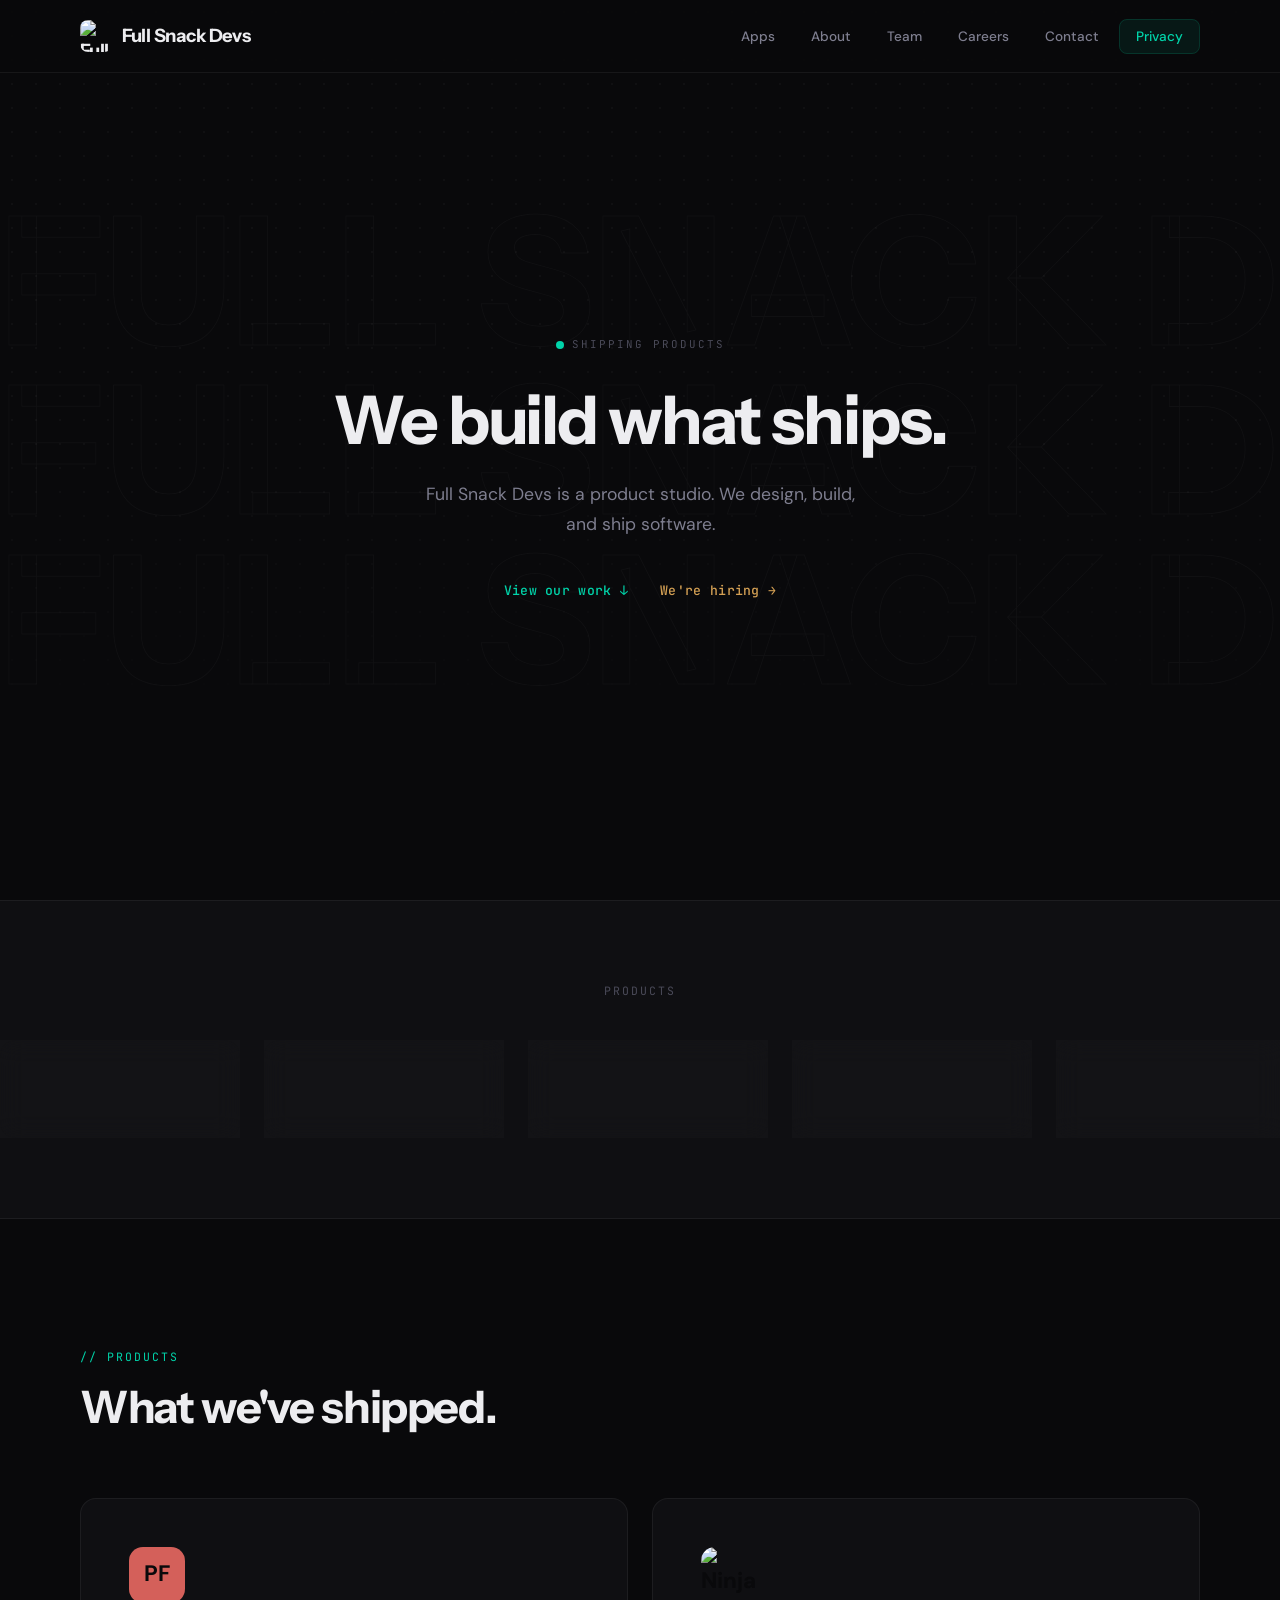
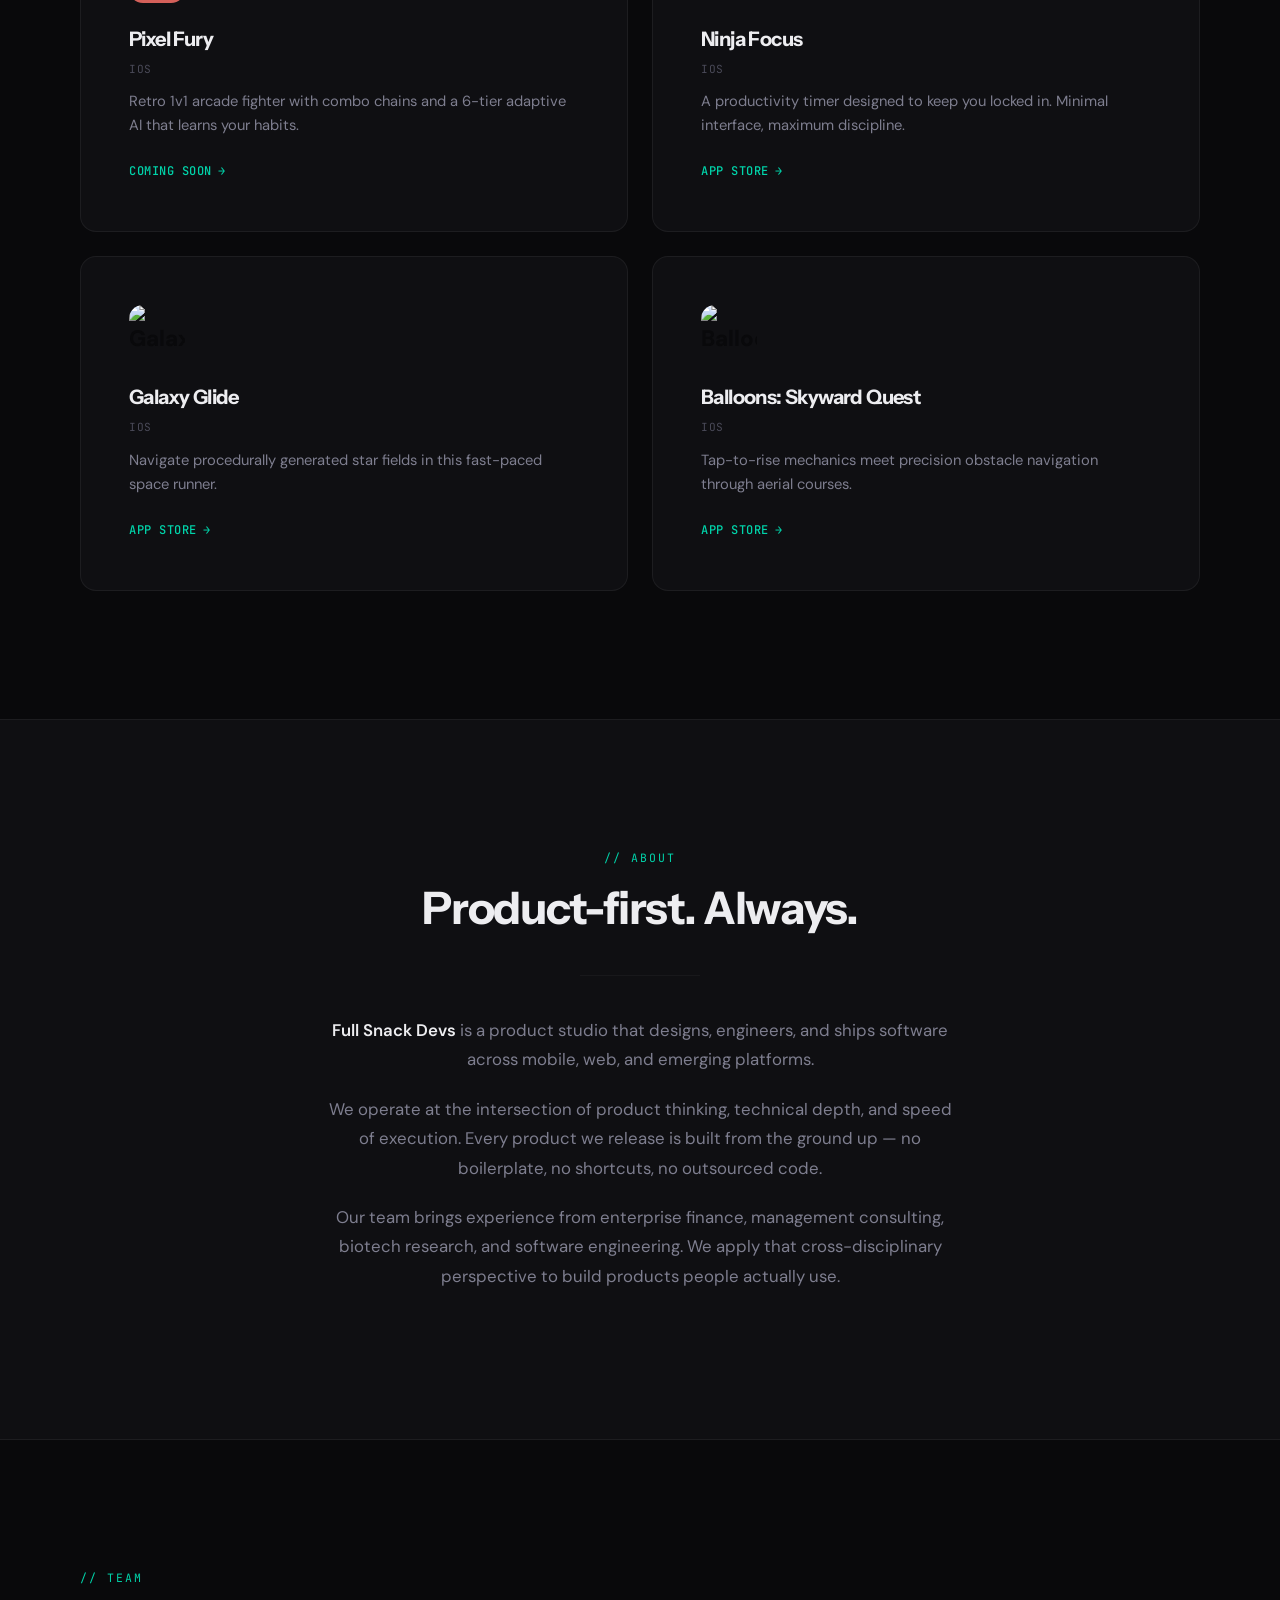
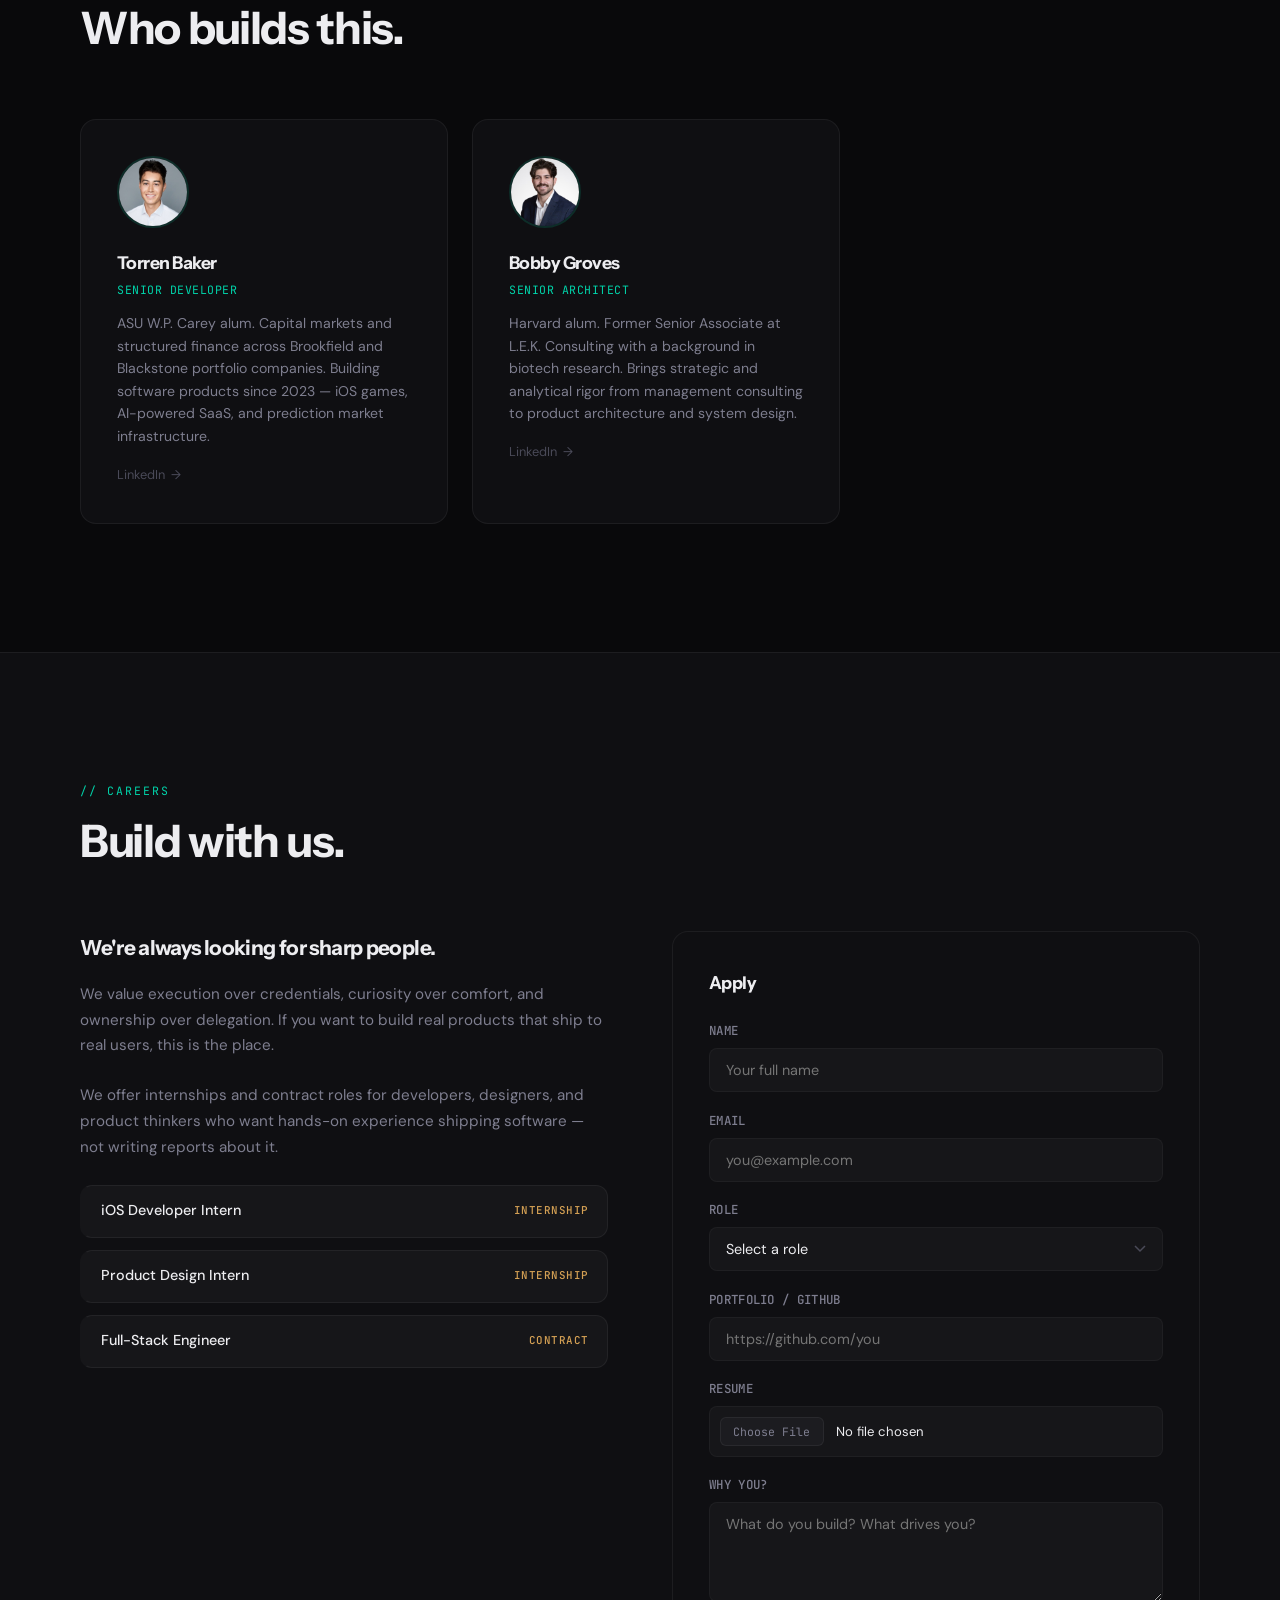
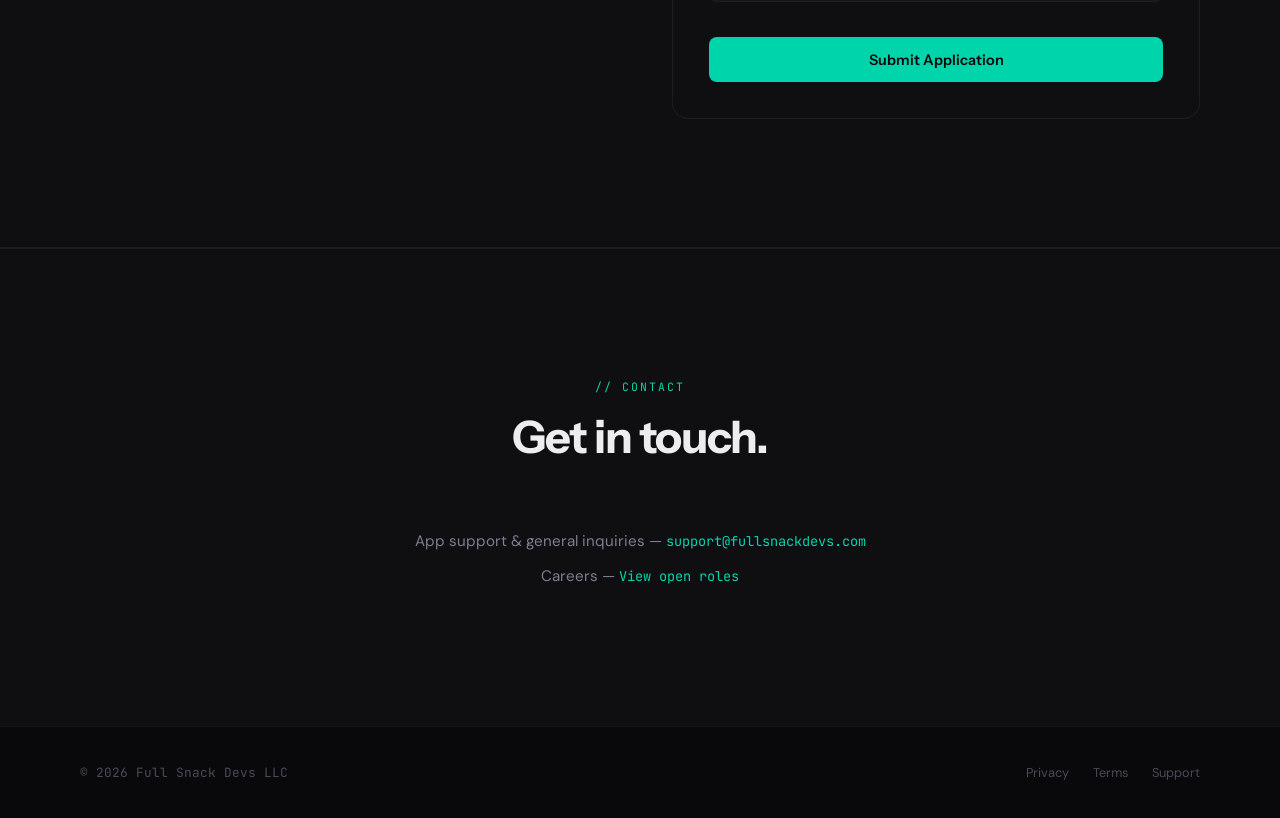
==== index.html @ 724a82d6 "add real app icons and logo" ====
<!DOCTYPE html>
<html lang="en">
<head>
  <meta charset="UTF-8">
  <meta name="viewport" content="width=device-width, initial-scale=1.0">
  <title>Full Snack Devs — Product Studio</title>
  <meta name="description" content="We design, build, and ship software products. Games, tools, and platforms — from concept to App Store.">
  <meta property="og:title" content="Full Snack Devs">
  <meta property="og:description" content="Product studio shipping games, tools, and platforms.">
  <meta property="og:type" content="website">
  <link rel="stylesheet" href="style.css">
  <link rel="icon" href="data:image/svg+xml,<svg xmlns='http://www.w3.org/2000/svg' viewBox='0 0 32 32'><rect width='32' height='32' rx='8' fill='%2300D4AA'/><text x='50%25' y='54%25' dominant-baseline='middle' text-anchor='middle' font-family='monospace' font-weight='bold' font-size='18' fill='%2309090b'>fs</text></svg>">
</head>
<body>

<!-- ========== NAV ========== -->
<nav class="nav">
  <div class="nav-inner">
    <a href="index.html" class="nav-logo">
      <img src="assets/FullSnackDevsLogo.png" alt="Full Snack Devs" class="logo-mark">
      Full Snack Devs
    </a>
    <button class="nav-toggle" onclick="document.querySelector('.nav-links').classList.toggle('open')" aria-label="Menu">&#9776;</button>
    <ul class="nav-links">
      <li><a href="#apps">Apps</a></li>
      <li><a href="#about">About</a></li>
      <li><a href="#team">Team</a></li>
      <li><a href="#careers">Careers</a></li>
      <li><a href="#contact">Contact</a></li>
      <li><a href="privacy.html" class="nav-cta">Privacy</a></li>
    </ul>
  </div>
</nav>

<!-- ========== HERO ========== -->
<section class="hero">
  <div class="hero-bg-text">
    <div class="hero-bg-text-row">FULL SNACK DEVS&nbsp;&nbsp;&nbsp;FULL SNACK DEVS&nbsp;&nbsp;&nbsp;FULL SNACK DEVS&nbsp;&nbsp;&nbsp;FULL SNACK DEVS&nbsp;&nbsp;&nbsp;</div>
    <div class="hero-bg-text-row">FULL SNACK DEVS&nbsp;&nbsp;&nbsp;FULL SNACK DEVS&nbsp;&nbsp;&nbsp;FULL SNACK DEVS&nbsp;&nbsp;&nbsp;FULL SNACK DEVS&nbsp;&nbsp;&nbsp;</div>
    <div class="hero-bg-text-row">FULL SNACK DEVS&nbsp;&nbsp;&nbsp;FULL SNACK DEVS&nbsp;&nbsp;&nbsp;FULL SNACK DEVS&nbsp;&nbsp;&nbsp;FULL SNACK DEVS&nbsp;&nbsp;&nbsp;</div>
  </div>
  <div class="hero-content">
    <div class="hero-badge">
      <span class="dot"></span>
      Shipping products
    </div>
    <h1>We build what ships.</h1>
    <p class="hero-sub">Full Snack Devs is a product studio. We design, build, and ship software.</p>
    <div class="hero-cta">
      <a href="#apps" class="cta-work">View our work <span class="arrow">&darr;</span></a>
      <a href="#careers" class="cta-hiring">We're hiring <span class="arrow">&rarr;</span></a>
    </div>
  </div>
</section>

<!-- ========== APP BELT ========== -->
<section class="belt-section">
  <div class="belt-label">Products</div>
  <div class="belt-track" id="beltTrack">
    <!-- Set 1 -->
    <div class="belt-card">
      <div class="belt-icon pf">PF</div>
      <div class="belt-info">
        <h3>Pixel Fury</h3>
        <div class="meta">Fighter</div>
      </div>
    </div>
    <div class="belt-card">
      <img src="assets/ninja.jpeg" alt="Ninja Focus" class="belt-icon">
      <div class="belt-info">
        <h3>Ninja Focus</h3>
        <div class="meta">Productivity</div>
      </div>
    </div>
    <div class="belt-card">
      <img src="assets/rocket.jpeg" alt="Galaxy Glide" class="belt-icon">
      <div class="belt-info">
        <h3>Galaxy Glide</h3>
        <div class="meta">Runner</div>
      </div>
    </div>
    <div class="belt-card">
      <img src="assets/balloon.jpeg" alt="Balloons" class="belt-icon">
      <div class="belt-info">
        <h3>Balloons</h3>
        <div class="meta">Arcade</div>
      </div>
    </div>
    <!-- Set 2 (duplicate for seamless loop) -->
    <div class="belt-card">
      <div class="belt-icon pf">PF</div>
      <div class="belt-info">
        <h3>Pixel Fury</h3>
        <div class="meta">Fighter</div>
      </div>
    </div>
    <div class="belt-card">
      <img src="assets/ninja.jpeg" alt="Ninja Focus" class="belt-icon">
      <div class="belt-info">
        <h3>Ninja Focus</h3>
        <div class="meta">Productivity</div>
      </div>
    </div>
    <div class="belt-card">
      <img src="assets/rocket.jpeg" alt="Galaxy Glide" class="belt-icon">
      <div class="belt-info">
        <h3>Galaxy Glide</h3>
        <div class="meta">Runner</div>
      </div>
    </div>
    <div class="belt-card">
      <img src="assets/balloon.jpeg" alt="Balloons" class="belt-icon">
      <div class="belt-info">
        <h3>Balloons</h3>
        <div class="meta">Arcade</div>
      </div>
    </div>
  </div>
</section>

<!-- ========== APPS ========== -->
<section id="apps">
  <div class="container">
    <div class="section-header reveal">
      <span class="section-tag">// Products</span>
      <h2 class="section-title">What we've shipped.</h2>
    </div>

    <div class="apps-grid">
      <div class="app-card c-pf reveal reveal-delay-1">
        <div class="app-card-icon pf">PF</div>
        <h3>Pixel Fury</h3>
        <div class="platform">iOS</div>
        <p>Retro 1v1 arcade fighter with combo chains and a 6-tier adaptive AI that learns your habits.</p>
        <a href="#" class="app-link">Coming Soon <span class="arrow">&rarr;</span></a>
      </div>

      <div class="app-card c-nf reveal reveal-delay-2">
        <img src="assets/ninja.jpeg" alt="Ninja Focus" class="app-card-icon">
        <h3>Ninja Focus</h3>
        <div class="platform">iOS</div>
        <p>A productivity timer designed to keep you locked in. Minimal interface, maximum discipline.</p>
        <a href="#" class="app-link">App Store <span class="arrow">&rarr;</span></a>
      </div>

      <div class="app-card c-gg reveal reveal-delay-3">
        <img src="assets/rocket.jpeg" alt="Galaxy Glide" class="app-card-icon">
        <h3>Galaxy Glide</h3>
        <div class="platform">iOS</div>
        <p>Navigate procedurally generated star fields in this fast-paced space runner.</p>
        <a href="#" class="app-link">App Store <span class="arrow">&rarr;</span></a>
      </div>

      <div class="app-card c-bq reveal reveal-delay-4">
        <img src="assets/balloon.jpeg" alt="Balloons" class="app-card-icon">
        <h3>Balloons: Skyward Quest</h3>
        <div class="platform">iOS</div>
        <p>Tap-to-rise mechanics meet precision obstacle navigation through aerial courses.</p>
        <a href="#" class="app-link">App Store <span class="arrow">&rarr;</span></a>
      </div>
    </div>
  </div>
</section>

<!-- ========== ABOUT ========== -->
<section id="about" class="about-section">
  <div class="container">
    <div class="about-centered">
      <div class="section-header reveal">
        <span class="section-tag">// About</span>
        <h2 class="section-title">Product-first. Always.</h2>
      </div>
      <div class="about-divider"></div>
      <div class="reveal">
        <p><strong>Full Snack Devs</strong> is a product studio that designs, engineers, and ships software across mobile, web, and emerging platforms.</p>
        <p>We operate at the intersection of product thinking, technical depth, and speed of execution. Every product we release is built from the ground up — no boilerplate, no shortcuts, no outsourced code.</p>
        <p>Our team brings experience from enterprise finance, management consulting, biotech research, and software engineering. We apply that cross-disciplinary perspective to build products people actually use.</p>
      </div>
    </div>
  </div>
</section>

<!-- ========== TEAM ========== -->
<section id="team">
  <div class="container">
    <div class="section-header reveal">
      <span class="section-tag">// Team</span>
      <h2 class="section-title">Who builds this.</h2>
    </div>

    <div class="team-grid">
      <div class="team-card reveal reveal-delay-1">
        <img src="assets/torren.jpeg" alt="Torren Baker" class="team-avatar">
        <h3>Torren Baker</h3>
        <div class="role">Senior Developer</div>
        <p class="bio">ASU W.P. Carey alum. Capital markets and structured finance across Brookfield and Blackstone portfolio companies. Building software products since 2023 — iOS games, AI-powered SaaS, and prediction market infrastructure.</p>
        <a href="https://linkedin.com/in/torrenbaker" target="_blank" class="team-link">LinkedIn <span class="arrow">&rarr;</span></a>
      </div>

      <div class="team-card reveal reveal-delay-2">
        <img src="assets/bobby.jpeg" alt="Bobby Groves" class="team-avatar">
        <h3>Bobby Groves</h3>
        <div class="role">Senior Architect</div>
        <p class="bio">Harvard alum. Former Senior Associate at L.E.K. Consulting with a background in biotech research. Brings strategic and analytical rigor from management consulting to product architecture and system design.</p>
        <a href="https://www.linkedin.com/in/bobby-groves-2492771b0/" target="_blank" class="team-link">LinkedIn <span class="arrow">&rarr;</span></a>
      </div>
    </div>
  </div>
</section>

<!-- ========== CAREERS ========== -->
<section id="careers" class="about-section">
  <div class="container">
    <div class="section-header reveal">
      <span class="section-tag">// Careers</span>
      <h2 class="section-title">Build with us.</h2>
    </div>

    <div class="careers-content">
      <div class="careers-info reveal">
        <h3>We're always looking for sharp people.</h3>
        <p>We value execution over credentials, curiosity over comfort, and ownership over delegation. If you want to build real products that ship to real users, this is the place.</p>
        <p>We offer internships and contract roles for developers, designers, and product thinkers who want hands-on experience shipping software — not writing reports about it.</p>

        <div class="open-roles">
          <div class="role-tag">
            <span>iOS Developer Intern</span>
            <span class="type">Internship</span>
          </div>
          <div class="role-tag">
            <span>Product Design Intern</span>
            <span class="type">Internship</span>
          </div>
          <div class="role-tag">
            <span>Full-Stack Engineer</span>
            <span class="type">Contract</span>
          </div>
        </div>
      </div>

      <div class="careers-form reveal reveal-delay-2">
        <h3>Apply</h3>
        <form action="https://formspree.io/f/YOUR_FORM_ID" method="POST" enctype="multipart/form-data">
          <div class="form-group">
            <label for="name">Name</label>
            <input type="text" id="name" name="name" required placeholder="Your full name">
          </div>
          <div class="form-group">
            <label for="email">Email</label>
            <input type="email" id="email" name="email" required placeholder="you@example.com">
          </div>
          <div class="form-group">
            <label for="role">Role</label>
            <select id="role" name="role" required>
              <option value="" disabled selected>Select a role</option>
              <option value="ios-intern">iOS Developer Intern</option>
              <option value="design-intern">Product Design Intern</option>
              <option value="fullstack">Full-Stack Engineer</option>
              <option value="other">Other / General Interest</option>
            </select>
          </div>
          <div class="form-group">
            <label for="portfolio">Portfolio / GitHub</label>
            <input type="url" id="portfolio" name="portfolio" placeholder="https://github.com/you">
          </div>
          <div class="form-group">
            <label for="resume">Resume</label>
            <input type="file" id="resume" name="resume" accept=".pdf,.doc,.docx">
          </div>
          <div class="form-group">
            <label for="message">Why you?</label>
            <textarea id="message" name="message" placeholder="What do you build? What drives you?"></textarea>
          </div>
          <button type="submit" class="btn-submit">Submit Application</button>
        </form>
      </div>
    </div>
  </div>
</section>

<!-- ========== CONTACT ========== -->
<section id="contact" class="contact-section">
  <div class="container">
    <div class="section-header reveal" style="text-align: center;">
      <span class="section-tag">// Contact</span>
      <h2 class="section-title">Get in touch.</h2>
    </div>

    <div class="contact-centered reveal reveal-delay-1">
      <p>App support & general inquiries — <a href="mailto:support@fullsnackdevs.com">support@fullsnackdevs.com</a></p>
      <p>Careers — <a href="#careers">View open roles</a></p>
    </div>
  </div>
</section>

<!-- ========== FOOTER ========== -->
<footer class="footer">
  <div class="footer-inner">
    <div class="footer-copy">&copy; 2026 Full Snack Devs LLC</div>
    <ul class="footer-links">
      <li><a href="privacy.html">Privacy</a></li>
      <li><a href="terms.html">Terms</a></li>
      <li><a href="mailto:support@fullsnackdevs.com">Support</a></li>
    </ul>
  </div>
</footer>

<!-- ========== SCRIPTS ========== -->
<script>
// Scroll reveal
const observer = new IntersectionObserver((entries) => {
  entries.forEach(entry => {
    if (entry.isIntersecting) {
      entry.target.classList.add('visible');
    }
  });
}, { threshold: 0.1, rootMargin: '0px 0px -40px 0px' });

document.querySelectorAll('.reveal').forEach(el => observer.observe(el));

// Smooth scroll for nav links
document.querySelectorAll('a[href^="#"]').forEach(link => {
  link.addEventListener('click', e => {
    const target = document.querySelector(link.getAttribute('href'));
    if (target) {
      e.preventDefault();
      target.scrollIntoView({ behavior: 'smooth', block: 'start' });
      document.querySelector('.nav-links')?.classList.remove('open');
    }
  });
});

// Nav background on scroll
const nav = document.querySelector('.nav');
window.addEventListener('scroll', () => {
  nav.style.background = window.scrollY > 50
    ? 'rgba(9, 9, 11, 0.9)'
    : 'rgba(9, 9, 11, 0.8)';
  nav.style.backdropFilter = window.scrollY > 50
    ? 'blur(20px)'
    : 'blur(12px)';
});
</script>

</body>
</html>
---- style.css ----
/* ==========================================
   FULL SNACK DEVS — Design System
   ========================================== */

@import url('https://fonts.googleapis.com/css2?family=Instrument+Sans:wght@400;500;600;700&family=DM+Sans:ital,wght@0,300;0,400;0,500;0,600;0,700;1,400&family=JetBrains+Mono:wght@400;500;600&display=swap');

:root {
  --bg-base: #09090b;
  --bg-surface: #0f0f12;
  --bg-elevated: #161619;
  --bg-hover: #1c1c20;
  --border: rgba(255, 255, 255, 0.06);
  --border-subtle: rgba(255, 255, 255, 0.04);

  --text-primary: #EDEDF0;
  --text-secondary: #7E7E8F;
  --text-tertiary: #4A4A58;

  --accent: #00D4AA;
  --accent-hover: #00F0C0;
  --accent-dim: rgba(0, 212, 170, 0.08);
  --accent-glow: rgba(0, 212, 170, 0.12);

  --warm: #D4A054;
  --warm-dim: rgba(212, 160, 84, 0.1);

  --green: #00D4AA;

  --font-display: 'Instrument Sans', 'Inter', sans-serif;
  --font-body: 'DM Sans', sans-serif;
  --font-mono: 'JetBrains Mono', monospace;

  --radius-sm: 8px;
  --radius-md: 12px;
  --radius-lg: 16px;

  --max-width: 1120px;
  --transition: 0.2s ease;
}

/* ==========================================
   Reset & Base
   ========================================== */

*, *::before, *::after { margin: 0; padding: 0; box-sizing: border-box; }

html { scroll-behavior: smooth; -webkit-font-smoothing: antialiased; }

body {
  background: var(--bg-base);
  color: var(--text-primary);
  font-family: var(--font-body);
  font-size: 16px;
  line-height: 1.65;
  overflow-x: hidden;
}

a { color: var(--accent); text-decoration: none; transition: color var(--transition); }
a:hover { color: var(--accent-hover); }

img { max-width: 100%; display: block; }

::selection { background: var(--accent); color: var(--bg-base); }

/* ==========================================
   Navigation
   ========================================== */

.nav {
  position: fixed; top: 0; left: 0; right: 0; z-index: 1000;
  padding: 0 2rem;
  background: rgba(9, 9, 11, 0.8);
  backdrop-filter: blur(20px);
  border-bottom: 1px solid var(--border);
  transition: background var(--transition);
}

.nav-inner {
  max-width: var(--max-width);
  margin: 0 auto;
  display: flex;
  justify-content: space-between;
  align-items: center;
  height: 72px;
}

.nav-logo {
  font-family: var(--font-display);
  font-weight: 700;
  font-size: 1.15rem;
  color: var(--text-primary);
  letter-spacing: -0.03em;
  display: flex;
  align-items: center;
  gap: 0.6rem;
}

.nav-logo .logo-mark {
  width: 32px; height: 32px;
  border-radius: 8px;
  object-fit: cover;
}

.nav-links {
  list-style: none;
  display: flex;
  align-items: center;
  gap: 0.25rem;
}

.nav-links a {
  font-size: 0.85rem;
  font-weight: 500;
  color: var(--text-secondary);
  padding: 0.5rem 1rem;
  border-radius: var(--radius-sm);
  transition: all var(--transition);
}

.nav-links a:hover {
  color: var(--text-primary);
  background: var(--bg-elevated);
}

.nav-cta {
  background: var(--accent-dim) !important;
  color: var(--accent) !important;
  border: 1px solid rgba(0, 212, 170, 0.15);
}

.nav-cta:hover {
  background: rgba(0, 212, 170, 0.12) !important;
  color: var(--accent-hover) !important;
}

.nav-toggle {
  display: none;
  background: none;
  border: none;
  color: var(--text-primary);
  font-size: 1.5rem;
  cursor: pointer;
  padding: 0.5rem;
}

/* ==========================================
   Hero
   ========================================== */

.hero {
  min-height: 100vh;
  display: flex;
  align-items: center;
  justify-content: center;
  padding: 8rem 2rem 6rem;
  position: relative;
  overflow: hidden;
}

/* Dot grid background */
.hero::before {
  content: '';
  position: absolute;
  top: 0; left: 0; right: 0; bottom: 0;
  background-image: radial-gradient(rgba(255,255,255,0.03) 1px, transparent 1px);
  background-size: 24px 24px;
  mask-image: linear-gradient(to bottom, rgba(0,0,0,1) 0%, rgba(0,0,0,1) 50%, rgba(0,0,0,0) 85%);
  -webkit-mask-image: linear-gradient(to bottom, rgba(0,0,0,1) 0%, rgba(0,0,0,1) 50%, rgba(0,0,0,0) 85%);
  pointer-events: none;
}

/* Bottom fade */
.hero::after {
  content: '';
  position: absolute;
  bottom: 0; left: 0; right: 0;
  height: 200px;
  background: linear-gradient(to top, var(--bg-base), transparent);
  pointer-events: none;
}

/* Scrolling background text */
.hero-bg-text {
  position: absolute;
  top: 0; left: 0; right: 0; bottom: 0;
  overflow: hidden;
  pointer-events: none;
  display: flex;
  flex-direction: column;
  justify-content: center;
  gap: 1rem;
}

.hero-bg-text-row {
  white-space: nowrap;
  font-family: var(--font-display);
  font-size: 14vw;
  font-weight: 700;
  color: transparent;
  -webkit-text-stroke: 1px rgba(255,255,255,0.03);
  line-height: 1;
  animation: hero-text-scroll 60s linear infinite;
}

.hero-bg-text-row:nth-child(2) {
  animation-delay: -20s;
  margin-top: -2vw;
}

.hero-bg-text-row:nth-child(3) {
  animation-delay: -40s;
  margin-top: -2vw;
}

@keyframes hero-text-scroll {
  0% { transform: translateX(0); }
  100% { transform: translateX(-50%); }
}

.hero-content {
  max-width: 720px;
  text-align: center;
  position: relative;
  z-index: 1;
}

.hero-badge {
  display: inline-flex;
  align-items: center;
  gap: 0.5rem;
  padding: 0;
  background: none;
  border: none;
  font-family: var(--font-mono);
  font-size: 0.68rem;
  color: var(--text-tertiary);
  letter-spacing: 2px;
  text-transform: uppercase;
  margin-bottom: 2rem;
}

.hero-badge .dot {
  width: 8px; height: 8px;
  border-radius: 50%;
  background: var(--accent);
  animation: pulse-dot 2s ease infinite;
}

@keyframes pulse-dot {
  0%, 100% { opacity: 1; }
  50% { opacity: 0.4; }
}

.hero h1 {
  font-family: var(--font-display);
  font-size: clamp(2.4rem, 5.5vw, 4.2rem);
  font-weight: 700;
  line-height: 1.05;
  letter-spacing: -0.03em;
  margin-bottom: 1.5rem;
}

.hero-sub {
  font-size: 1.1rem;
  color: var(--text-secondary);
  font-weight: 400;
  max-width: 460px;
  margin: 0 auto 2.5rem;
  line-height: 1.7;
}

.hero-cta {
  display: flex;
  justify-content: center;
  gap: 2rem;
}

.hero-cta a {
  font-family: var(--font-mono);
  font-size: 0.82rem;
  font-weight: 500;
  letter-spacing: 0.3px;
  transition: all var(--transition);
  position: relative;
}

.hero-cta a::after {
  content: '';
  position: absolute;
  bottom: -2px;
  left: 0;
  width: 0;
  height: 1px;
  transition: width var(--transition);
}

.hero-cta a:hover::after {
  width: 100%;
}

.hero-cta .cta-work {
  color: var(--accent);
}

.hero-cta .cta-work::after {
  background: var(--accent);
}

.hero-cta .cta-work:hover {
  color: var(--accent-hover);
}

.hero-cta .cta-hiring {
  color: var(--warm);
}

.hero-cta .cta-hiring::after {
  background: var(--warm);
}

.hero-cta .cta-hiring:hover {
  color: #E0B06A;
}

.hero-cta .arrow {
  display: inline-block;
  transition: transform var(--transition);
}

.hero-cta a:hover .arrow {
  transform: translateX(4px);
}

.hero-cta .cta-work:hover .arrow {
  transform: translateY(2px);
}

/* ==========================================
   Sections — Shared
   ========================================== */

section { padding: 8rem 2rem; }

.container {
  max-width: var(--max-width);
  margin: 0 auto;
}

.section-header {
  margin-bottom: 4rem;
}

.section-tag {
  font-family: var(--font-mono);
  font-size: 0.72rem;
  letter-spacing: 2px;
  text-transform: uppercase;
  color: var(--accent);
  margin-bottom: 1rem;
  display: block;
}

.section-title {
  font-family: var(--font-display);
  font-size: clamp(2rem, 4vw, 2.8rem);
  font-weight: 700;
  letter-spacing: -0.03em;
  line-height: 1.15;
  margin-bottom: 1rem;
}

.section-desc {
  font-size: 1.05rem;
  color: var(--text-secondary);
  max-width: 540px;
  font-weight: 400;
}

/* ==========================================
   App Belt (auto-scroll marquee)
   ========================================== */

.belt-section {
  padding: 5rem 0;
  border-top: 1px solid var(--border);
  border-bottom: 1px solid var(--border);
  background: var(--bg-surface);
  overflow: hidden;
}

.belt-label {
  text-align: center;
  font-family: var(--font-mono);
  font-size: 0.72rem;
  letter-spacing: 2px;
  text-transform: uppercase;
  color: var(--text-tertiary);
  margin-bottom: 2.5rem;
}

.belt-track {
  display: flex;
  gap: 1.5rem;
  animation: belt-scroll 30s linear infinite;
  width: max-content;
}

.belt-track:hover { animation-play-state: paused; }

@keyframes belt-scroll {
  0% { transform: translateX(0); }
  100% { transform: translateX(-50%); }
}

.belt-card {
  flex-shrink: 0;
  width: 240px;
  padding: 1.25rem;
  background: rgba(255, 255, 255, 0.02);
  backdrop-filter: blur(12px);
  border: 1px solid rgba(255, 255, 255, 0.04);
  border-radius: var(--radius-lg);
  display: flex;
  align-items: center;
  gap: 1rem;
  transition: all var(--transition);
  cursor: default;
}

.belt-card:hover {
  border-color: rgba(0, 212, 170, 0.15);
  transform: translateY(-2px);
}

.belt-icon {
  width: 56px;
  height: 56px;
  border-radius: 12px;
  flex-shrink: 0;
  display: flex;
  align-items: center;
  justify-content: center;
  font-size: 1.3rem;
  font-weight: 700;
  color: var(--bg-base);
  object-fit: cover;
}

img.belt-icon {
  display: block;
}

.belt-icon.pf { background: #D4605A; }
.belt-icon.nf { background: #00D4AA; }
.belt-icon.gg { background: #D4A054; }
.belt-icon.bq { background: #8B6E52; }

.belt-info h3 {
  font-family: var(--font-display);
  font-size: 0.9rem;
  font-weight: 500;
  letter-spacing: -0.03em;
  margin-bottom: 0.1rem;
}

.belt-info .meta {
  font-family: var(--font-mono);
  font-size: 0.68rem;
  color: var(--text-tertiary);
  text-transform: uppercase;
  letter-spacing: 0.5px;
}

/* ==========================================
   Apps Section
   ========================================== */

.apps-grid {
  display: grid;
  grid-template-columns: repeat(2, 1fr);
  gap: 1.5rem;
}

.app-card {
  background: var(--bg-surface);
  border: 1px solid var(--border);
  border-radius: var(--radius-lg);
  padding: 3rem;
  transition: all var(--transition);
  position: relative;
  overflow: hidden;
}

.app-card:hover {
  border-color: rgba(255, 255, 255, 0.08);
  transform: translateY(-3px);
  box-shadow: 0 0 40px rgba(0, 212, 170, 0.04);
}

.app-card::before {
  content: '';
  position: absolute;
  top: 0; left: 0; right: 0;
  height: 3px;
  border-radius: var(--radius-lg) var(--radius-lg) 0 0;
  opacity: 0;
  transition: opacity var(--transition);
}

.app-card:hover::before { opacity: 1; }
.app-card.c-pf::before { background: #D4605A; }
.app-card.c-nf::before { background: #00D4AA; }
.app-card.c-gg::before { background: #D4A054; }
.app-card.c-bq::before { background: #8B6E52; }

.app-card-icon {
  width: 56px;
  height: 56px;
  border-radius: 14px;
  margin-bottom: 1.25rem;
  display: flex;
  align-items: center;
  justify-content: center;
  font-size: 1.4rem;
  color: var(--bg-base);
  font-weight: 700;
  object-fit: cover;
}

img.app-card-icon {
  display: block;
}

.app-card-icon.pf { background: #D4605A; }
.app-card-icon.nf { background: #00D4AA; }
.app-card-icon.gg { background: #D4A054; }
.app-card-icon.bq { background: #8B6E52; }

.app-card h3 {
  font-family: var(--font-display);
  font-size: 1.25rem;
  font-weight: 700;
  letter-spacing: -0.03em;
  margin-bottom: 0.25rem;
}

.app-card .platform {
  font-family: var(--font-mono);
  font-size: 0.7rem;
  color: var(--text-tertiary);
  letter-spacing: 0.5px;
  text-transform: uppercase;
  margin-bottom: 0.75rem;
}

.app-card p {
  color: var(--text-secondary);
  font-size: 0.92rem;
  margin-bottom: 1.25rem;
  line-height: 1.6;
}

.app-link {
  display: inline-flex;
  align-items: center;
  gap: 0.4rem;
  font-family: var(--font-mono);
  font-size: 0.75rem;
  font-weight: 500;
  letter-spacing: 0.5px;
  text-transform: uppercase;
  color: var(--accent);
  transition: all var(--transition);
}

.app-link:hover {
  color: var(--accent-hover);
}

.app-link .arrow {
  display: inline-block;
  transition: transform var(--transition);
}

.app-link:hover .arrow {
  transform: translateX(4px);
}

/* ==========================================
   About
   ========================================== */

.about-section {
  background: var(--bg-surface);
  border-top: 1px solid var(--border);
  border-bottom: 1px solid var(--border);
}

.about-centered {
  max-width: 640px;
  margin: 0 auto;
  text-align: center;
}

.about-centered .section-header {
  margin-bottom: 2.5rem;
}

.about-divider {
  width: 120px;
  height: 1px;
  background: rgba(255, 255, 255, 0.04);
  margin: 0 auto 2.5rem;
}

.about-centered p {
  color: var(--text-secondary);
  font-size: 1.05rem;
  margin-bottom: 1.25rem;
  line-height: 1.75;
}

.about-centered p strong {
  color: var(--text-primary);
  font-weight: 600;
}

/* ==========================================
   Team
   ========================================== */

.team-grid {
  display: grid;
  grid-template-columns: repeat(2, 1fr);
  gap: 1.5rem;
  max-width: 760px;
}

.team-card {
  background: var(--bg-surface);
  border: 1px solid var(--border);
  border-radius: var(--radius-lg);
  padding: 2.25rem;
  transition: all var(--transition);
}

.team-card:hover {
  border-color: rgba(0, 212, 170, 0.15);
  transform: translateY(-2px);
}

.team-avatar {
  width: 72px;
  height: 72px;
  border-radius: 50%;
  object-fit: cover;
  border: 2px solid rgba(0, 212, 170, 0.15);
  margin-bottom: 1.25rem;
}

.team-card h3 {
  font-family: var(--font-display);
  font-size: 1.1rem;
  font-weight: 700;
  letter-spacing: -0.03em;
  margin-bottom: 0.2rem;
}

.team-card .role {
  font-family: var(--font-mono);
  font-size: 0.72rem;
  color: var(--accent);
  letter-spacing: 0.5px;
  text-transform: uppercase;
  margin-bottom: 0.85rem;
}

.team-card .bio {
  font-size: 0.88rem;
  color: var(--text-secondary);
  line-height: 1.6;
}

.team-card .team-link {
  display: inline-flex;
  align-items: center;
  gap: 0.35rem;
  margin-top: 1rem;
  font-size: 0.8rem;
  color: var(--text-tertiary);
  transition: color var(--transition);
}

.team-card .team-link:hover { color: var(--accent); }

.team-card .team-link .arrow {
  display: inline-block;
  transition: transform var(--transition);
}

.team-card .team-link:hover .arrow {
  transform: translateX(4px);
}

/* ==========================================
   Careers
   ========================================== */

.careers-content {
  display: grid;
  grid-template-columns: 1fr 1fr;
  gap: 4rem;
  align-items: start;
}

.careers-info h3 {
  font-family: var(--font-display);
  font-size: 1.3rem;
  font-weight: 700;
  letter-spacing: -0.03em;
  margin-bottom: 1rem;
}

.careers-info p {
  color: var(--text-secondary);
  font-size: 0.95rem;
  margin-bottom: 1.5rem;
  line-height: 1.7;
}

.open-roles {
  display: flex;
  flex-direction: column;
  gap: 0.75rem;
}

.role-tag {
  display: flex;
  align-items: center;
  justify-content: space-between;
  padding: 0.85rem 1.15rem;
  background: var(--bg-elevated);
  border: 1px solid var(--border);
  border-left: 3px solid transparent;
  border-radius: var(--radius-md);
  font-size: 0.9rem;
  font-weight: 500;
  transition: all var(--transition);
}

.role-tag:hover {
  border-left-color: var(--accent);
}

.role-tag .type {
  font-family: var(--font-mono);
  font-size: 0.68rem;
  color: var(--warm);
  letter-spacing: 0.5px;
  text-transform: uppercase;
}

.careers-form {
  background: var(--bg-surface);
  border: 1px solid var(--border);
  border-radius: var(--radius-lg);
  padding: 2.25rem;
}

.careers-form h3 {
  font-family: var(--font-display);
  font-size: 1.1rem;
  font-weight: 700;
  letter-spacing: -0.03em;
  margin-bottom: 1.5rem;
}

.form-group {
  margin-bottom: 1.15rem;
}

.form-group label {
  display: block;
  font-size: 0.78rem;
  font-weight: 500;
  color: var(--text-secondary);
  margin-bottom: 0.4rem;
  font-family: var(--font-mono);
  letter-spacing: 0.3px;
  text-transform: uppercase;
}

.form-group input,
.form-group textarea,
.form-group select {
  width: 100%;
  padding: 0.75rem 1rem;
  background: var(--bg-elevated);
  border: 1px solid rgba(255, 255, 255, 0.04);
  border-radius: var(--radius-sm);
  color: var(--text-primary);
  font-family: var(--font-body);
  font-size: 0.9rem;
  transition: border-color var(--transition);
  outline: none;
}

.form-group input:focus,
.form-group textarea:focus,
.form-group select:focus {
  border-color: var(--accent);
}

.form-group textarea { resize: vertical; min-height: 100px; }

.form-group select {
  appearance: none;
  cursor: pointer;
  background-image: url("data:image/svg+xml,%3Csvg width='12' height='8' viewBox='0 0 12 8' xmlns='http://www.w3.org/2000/svg'%3E%3Cpath d='M1 1l5 5 5-5' stroke='%234A4A58' fill='none' stroke-width='1.5'/%3E%3C/svg%3E");
  background-repeat: no-repeat;
  background-position: right 1rem center;
  padding-right: 2.5rem;
}

.form-group input[type="file"] {
  padding: 0.6rem;
  font-size: 0.82rem;
  cursor: pointer;
}

.form-group input[type="file"]::file-selector-button {
  background: var(--bg-hover);
  border: 1px solid var(--border);
  border-radius: 6px;
  color: var(--text-secondary);
  padding: 0.4rem 0.8rem;
  font-family: var(--font-mono);
  font-size: 0.72rem;
  cursor: pointer;
  margin-right: 0.75rem;
  transition: all var(--transition);
}

.form-group input[type="file"]::file-selector-button:hover {
  background: var(--bg-elevated);
  color: var(--text-primary);
}

.btn-submit {
  width: 100%;
  padding: 0.85rem;
  background: var(--accent);
  color: var(--bg-base);
  font-family: var(--font-display);
  font-size: 0.9rem;
  font-weight: 600;
  border: none;
  border-radius: var(--radius-sm);
  cursor: pointer;
  transition: all var(--transition);
  margin-top: 0.5rem;
}

.btn-submit:hover {
  background: var(--accent-hover);
  transform: scale(1.01);
}

/* ==========================================
   Contact / Support
   ========================================== */

.contact-section {
  background: var(--bg-surface);
  border-top: 1px solid var(--border);
}

.contact-centered {
  max-width: 540px;
  margin: 0 auto;
  text-align: center;
}

.contact-centered p {
  color: var(--text-secondary);
  font-size: 0.95rem;
  line-height: 1.8;
  margin-bottom: 0.5rem;
}

.contact-centered a {
  color: var(--accent);
  font-family: var(--font-mono);
  font-size: 0.85rem;
  transition: color var(--transition);
}

.contact-centered a:hover {
  color: var(--accent-hover);
}

/* ==========================================
   Footer
   ========================================== */

.footer {
  padding: 2rem;
  border-top: 1px solid rgba(255, 255, 255, 0.04);
}

.footer-inner {
  max-width: var(--max-width);
  margin: 0 auto;
  display: flex;
  justify-content: space-between;
  align-items: center;
}

.footer-copy {
  font-size: 0.8rem;
  color: var(--text-tertiary);
  font-family: var(--font-mono);
}

.footer-links {
  display: flex;
  gap: 1.5rem;
  list-style: none;
}

.footer-links a {
  font-size: 0.8rem;
  color: var(--text-tertiary);
  transition: color var(--transition);
}

.footer-links a:hover { color: var(--text-secondary); }

/* ==========================================
   Scroll Reveal Animation
   ========================================== */

.reveal {
  opacity: 0;
  transform: translateY(14px);
  transition: opacity 0.5s cubic-bezier(0.16, 1, 0.3, 1), transform 0.5s cubic-bezier(0.16, 1, 0.3, 1);
}

.reveal.visible {
  opacity: 1;
  transform: translateY(0);
}

.reveal-delay-1 { transition-delay: 0.1s; }
.reveal-delay-2 { transition-delay: 0.2s; }
.reveal-delay-3 { transition-delay: 0.3s; }
.reveal-delay-4 { transition-delay: 0.4s; }

/* ==========================================
   Legal Pages (privacy, terms)
   ========================================== */

.legal-page {
  padding: 8rem 2rem 5rem;
}

.legal-page .container {
  max-width: 720px;
}

.legal-page h1 {
  font-family: var(--font-display);
  font-size: 2.2rem;
  font-weight: 700;
  letter-spacing: -0.03em;
  margin-bottom: 0.5rem;
}

.legal-page .updated {
  font-family: var(--font-mono);
  font-size: 0.78rem;
  color: var(--text-tertiary);
  margin-bottom: 3rem;
}

.legal-page h2 {
  font-family: var(--font-display);
  font-size: 1.2rem;
  font-weight: 700;
  letter-spacing: -0.03em;
  margin: 2.5rem 0 0.75rem;
  color: var(--accent);
}

.legal-page p {
  color: var(--text-secondary);
  font-size: 0.94rem;
  margin-bottom: 1rem;
  line-height: 1.75;
}

.legal-page ul {
  color: var(--text-secondary);
  font-size: 0.94rem;
  padding-left: 1.5rem;
  margin-bottom: 1rem;
}

.legal-page li {
  margin-bottom: 0.35rem;
  line-height: 1.65;
}

.legal-page a {
  color: var(--accent);
}

.legal-back {
  display: inline-flex;
  align-items: center;
  gap: 0.4rem;
  font-family: var(--font-mono);
  font-size: 0.78rem;
  color: var(--text-tertiary);
  margin-bottom: 2.5rem;
  letter-spacing: 0.3px;
}

.legal-back:hover { color: var(--accent); }

/* ==========================================
   Interactive elements
   ========================================== */

button, a, .role-tag, .belt-card {
  cursor: pointer;
}

/* ==========================================
   Responsive
   ========================================== */

@media (max-width: 768px) {
  .nav-links { display: none; }
  .nav-links.open {
    display: flex;
    flex-direction: column;
    position: absolute;
    top: 72px; left: 0; right: 0;
    background: var(--bg-surface);
    border-bottom: 1px solid var(--border);
    padding: 1rem;
    gap: 0.25rem;
  }
  .nav-links.open a { padding: 0.75rem 1rem; }
  .nav-toggle { display: block; }

  .hero { padding: 7rem 1.5rem 4rem; }
  .hero-bg-text-row { font-size: 20vw; }

  section { padding: 5rem 1.5rem; }

  .apps-grid { grid-template-columns: 1fr; }
  .team-grid { grid-template-columns: 1fr; }
  .careers-content { grid-template-columns: 1fr; gap: 2.5rem; }

  .hero-cta { flex-direction: column; gap: 1rem; }

  .footer-inner { flex-direction: column; gap: 1rem; text-align: center; }
}
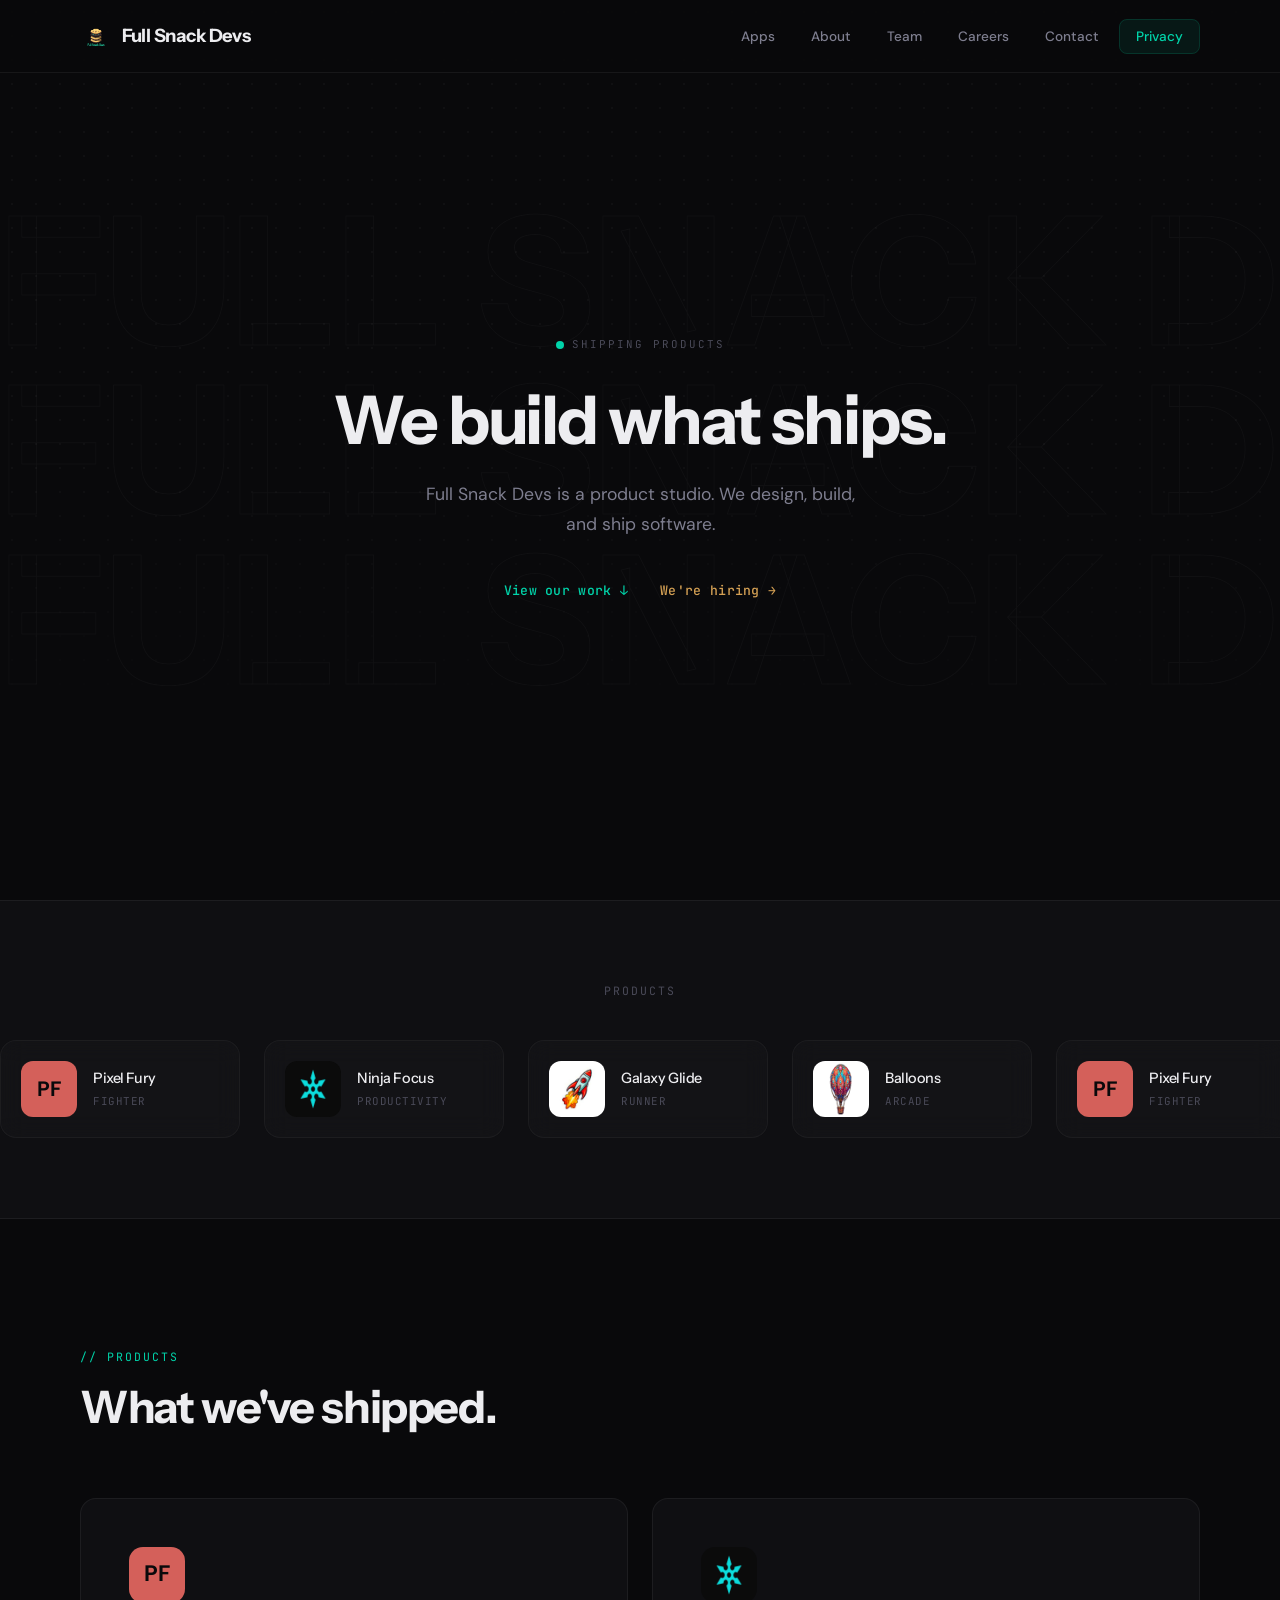
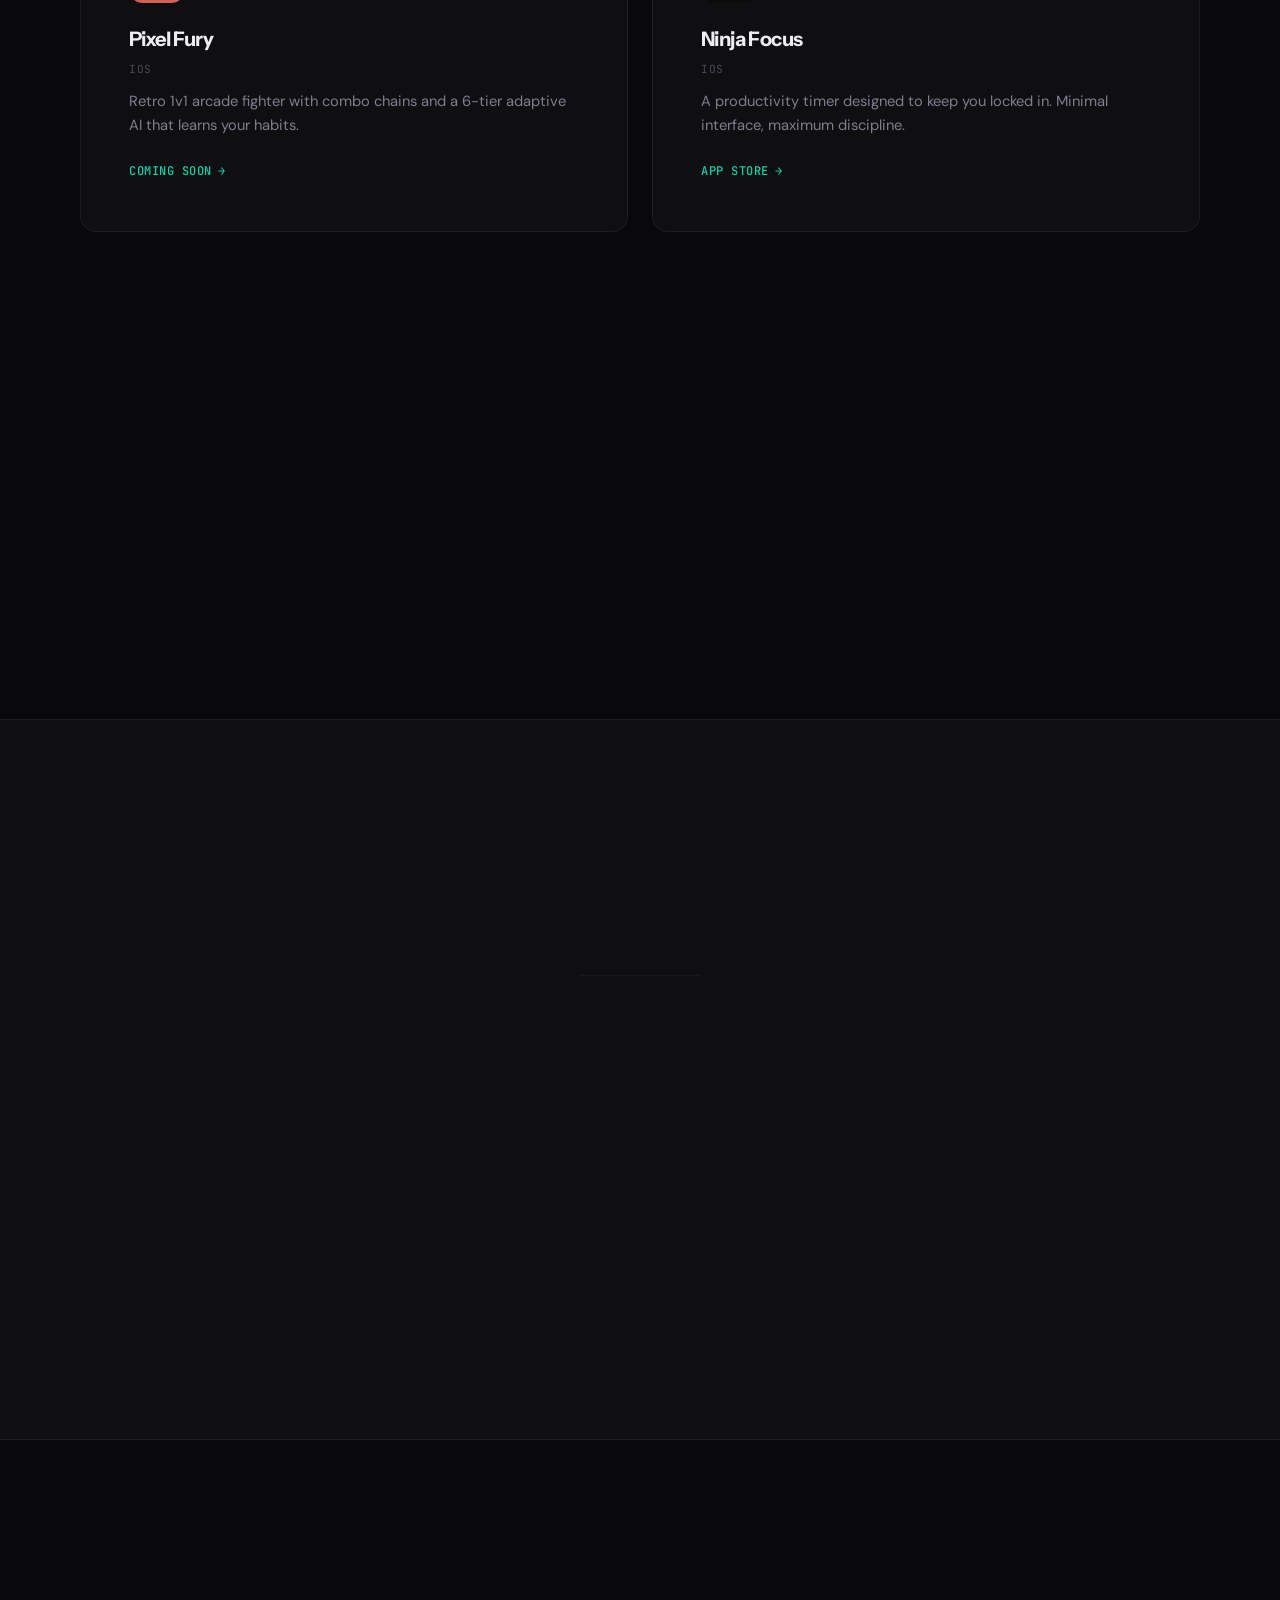
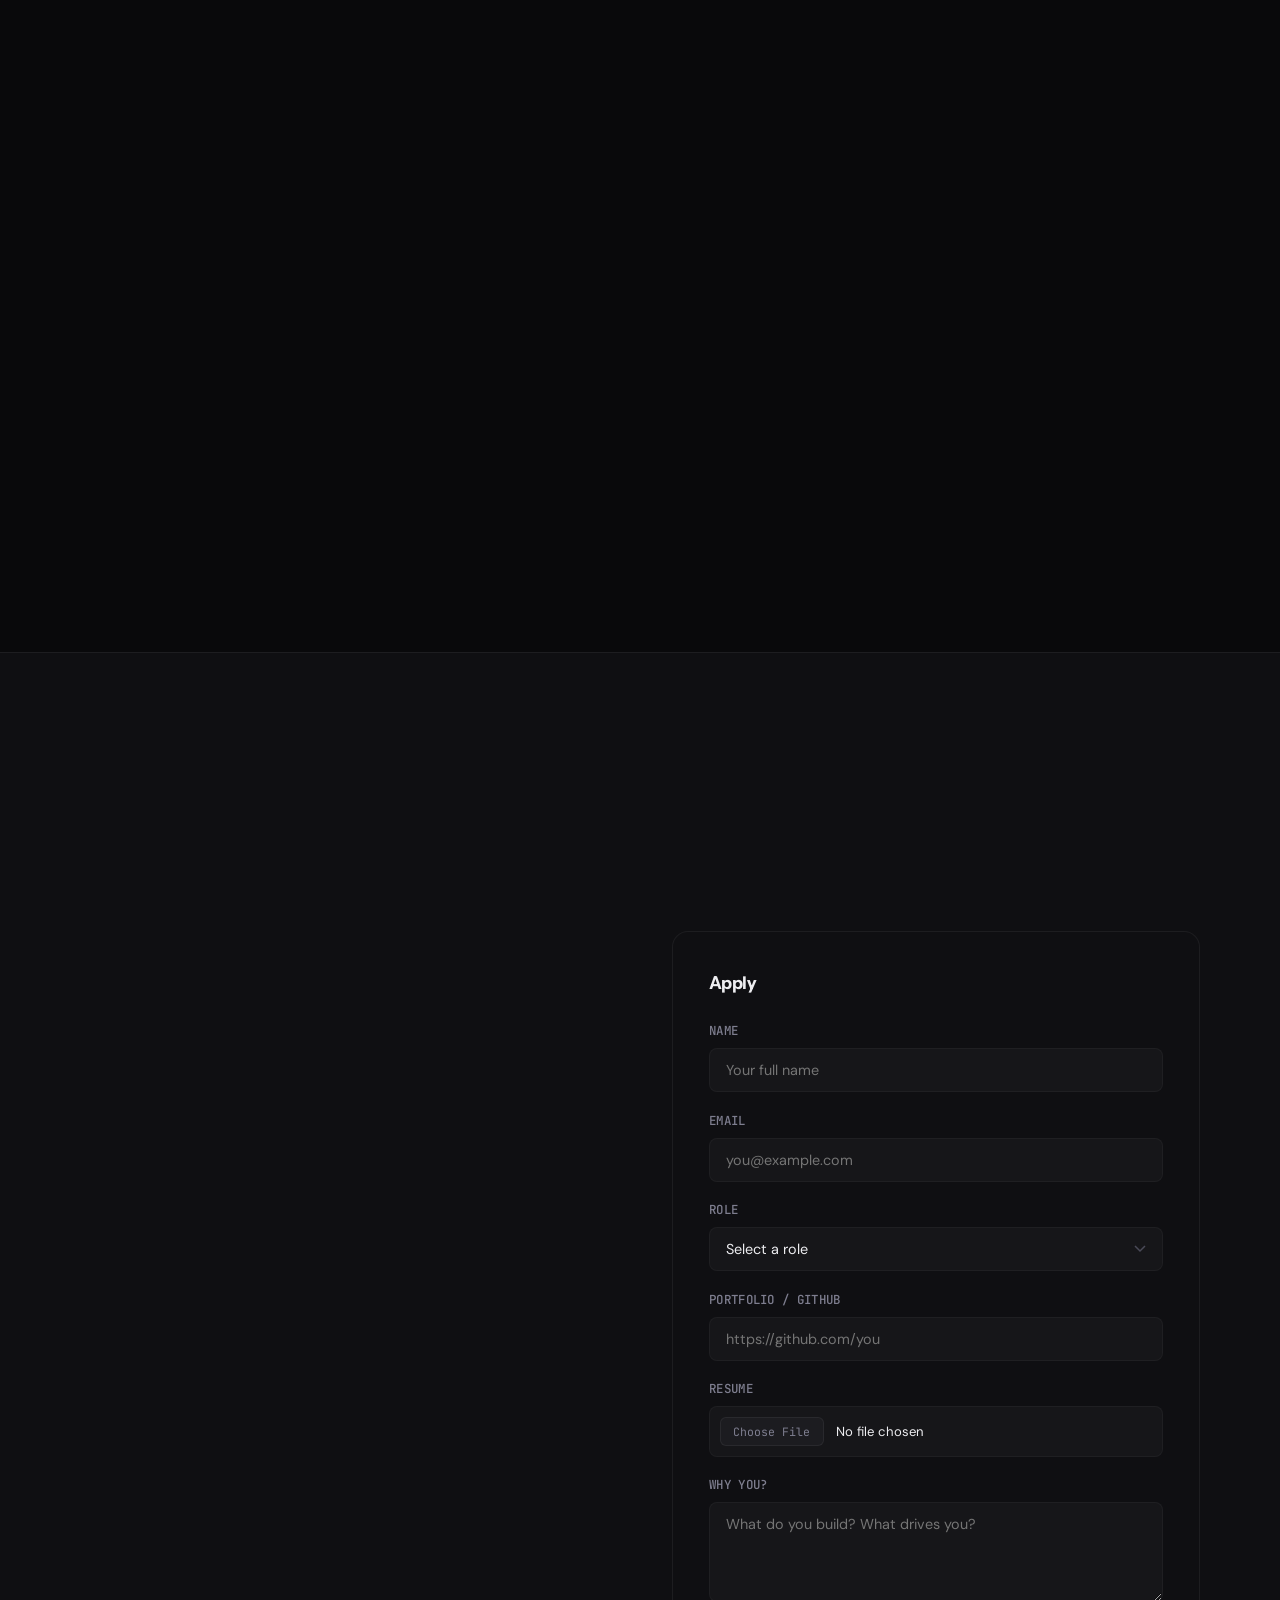
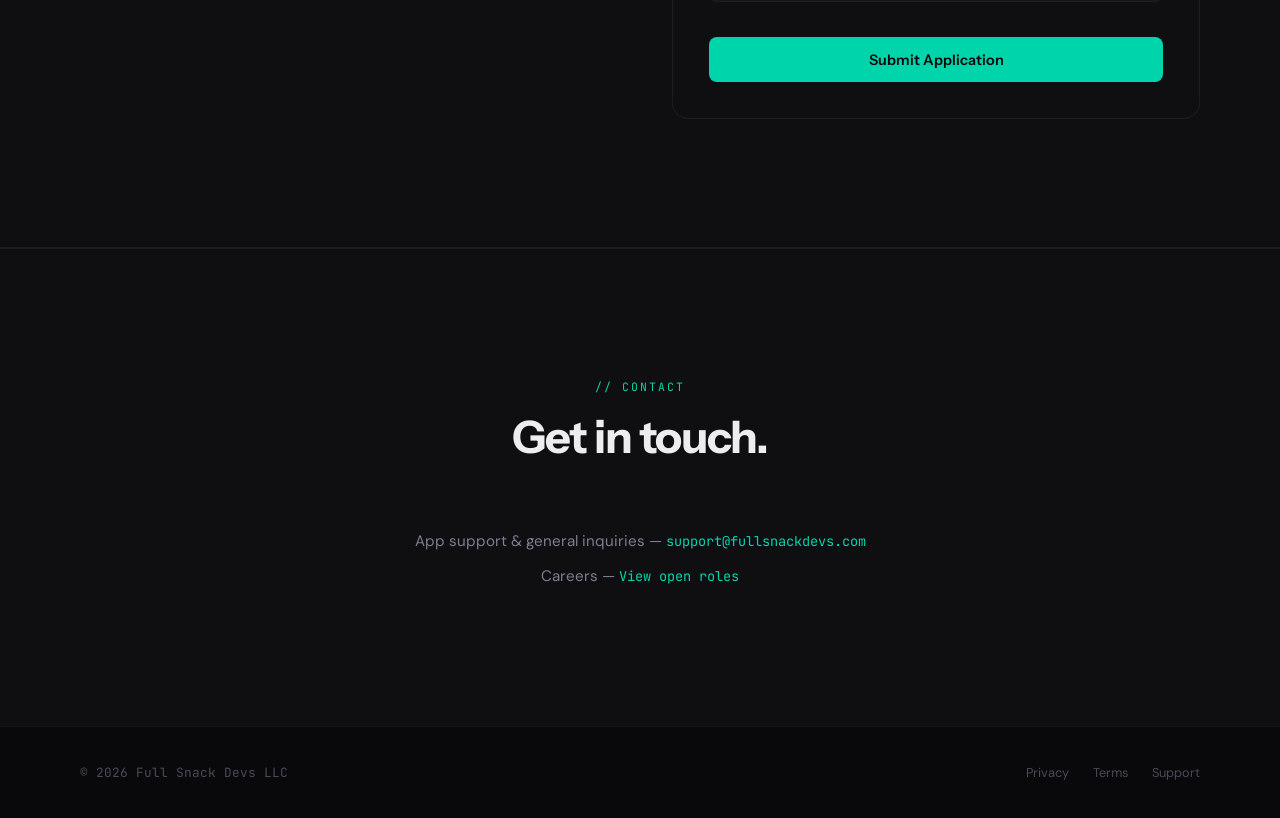
==== commit 2be73be5: "add App Store links" ====
--- a/index.html
+++ b/index.html
@@ -140,7 +140,7 @@
         <h3>Ninja Focus</h3>
         <div class="platform">iOS</div>
         <p>A productivity timer designed to keep you locked in. Minimal interface, maximum discipline.</p>
-        <a href="#" class="app-link">App Store <span class="arrow">&rarr;</span></a>
+        <a href="https://apps.apple.com/us/app/ninja-focus/id6467080201" target="_blank" class="app-link">App Store <span class="arrow">&rarr;</span></a>
       </div>
 
       <div class="app-card c-gg reveal reveal-delay-3">
@@ -148,7 +148,7 @@
         <h3>Galaxy Glide</h3>
         <div class="platform">iOS</div>
         <p>Navigate procedurally generated star fields in this fast-paced space runner.</p>
-        <a href="#" class="app-link">App Store <span class="arrow">&rarr;</span></a>
+        <a href="https://apps.apple.com/us/app/galaxy-glide/id6470516838" target="_blank" class="app-link">App Store <span class="arrow">&rarr;</span></a>
       </div>
 
       <div class="app-card c-bq reveal reveal-delay-4">
@@ -156,7 +156,7 @@
         <h3>Balloons: Skyward Quest</h3>
         <div class="platform">iOS</div>
         <p>Tap-to-rise mechanics meet precision obstacle navigation through aerial courses.</p>
-        <a href="#" class="app-link">App Store <span class="arrow">&rarr;</span></a>
+        <a href="https://apps.apple.com/us/app/balloons-skyward-quest/id6471134029" target="_blank" class="app-link">App Store <span class="arrow">&rarr;</span></a>
       </div>
     </div>
   </div>
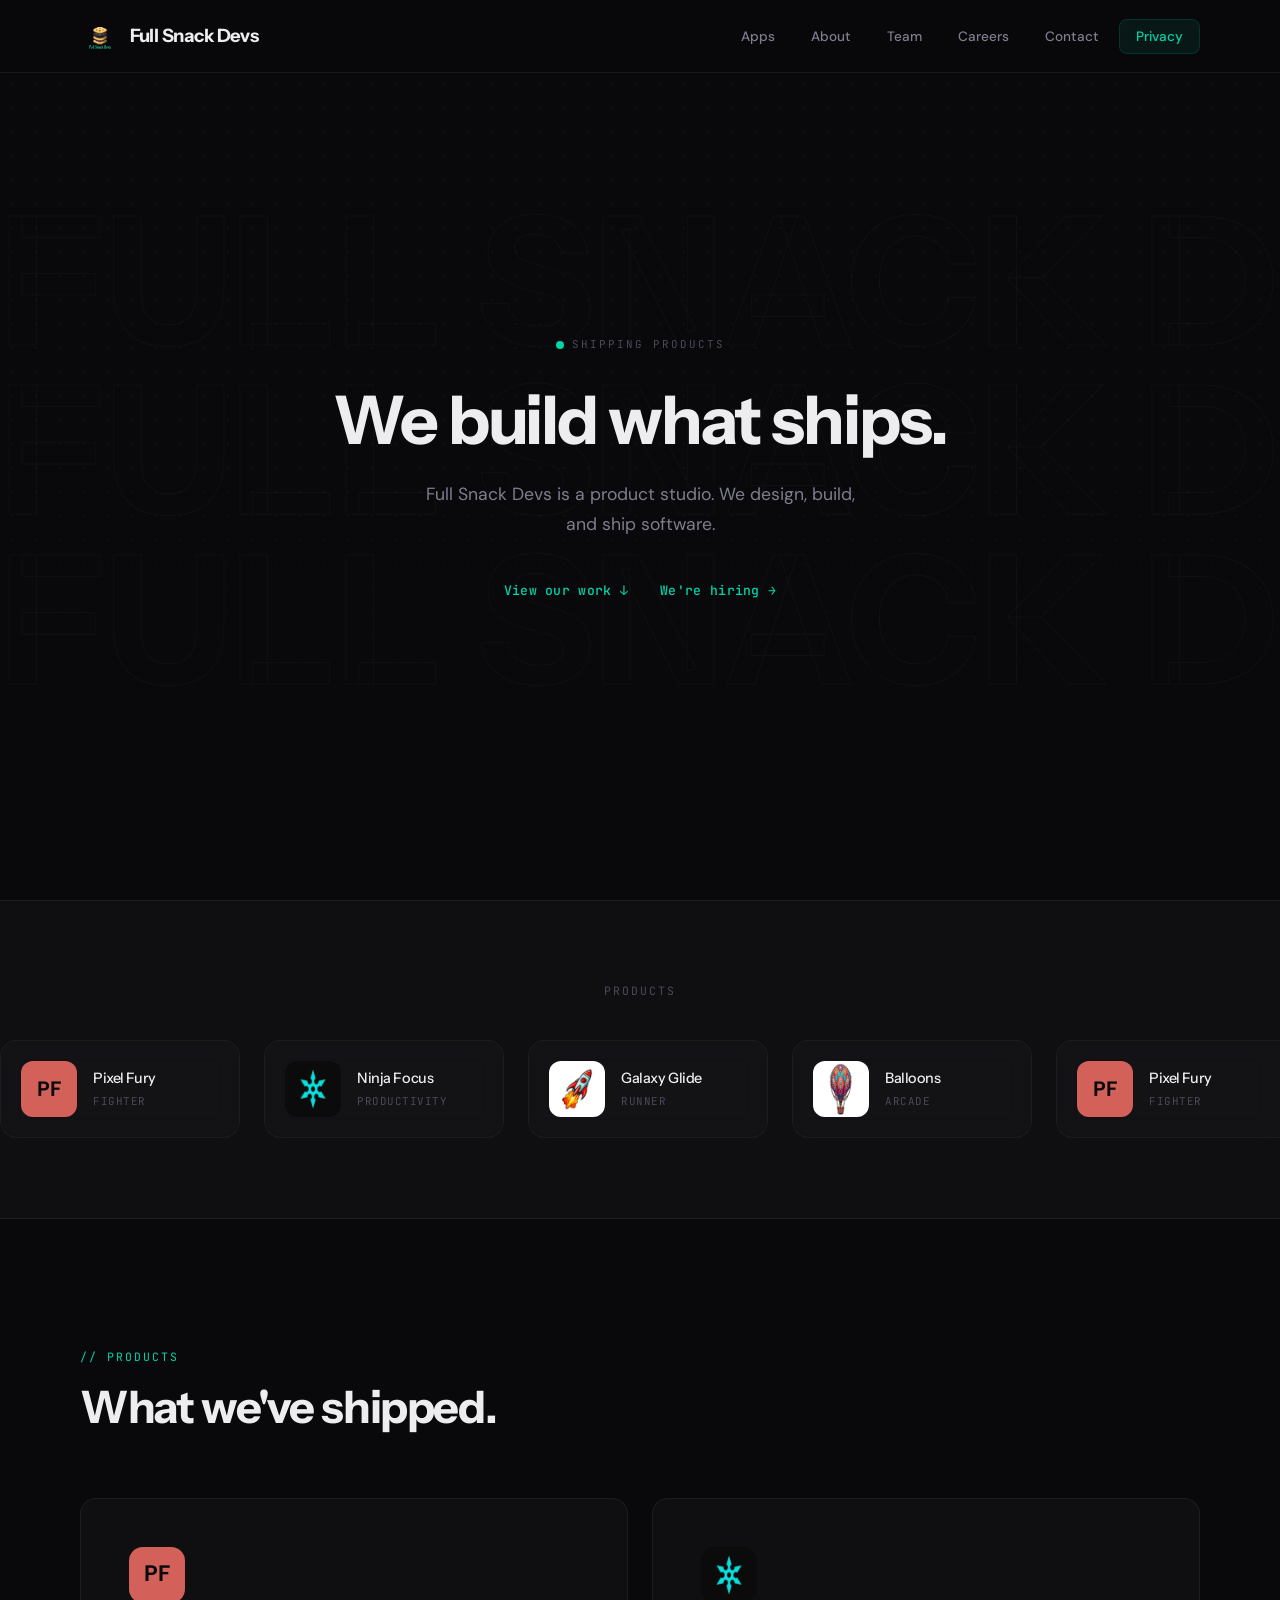
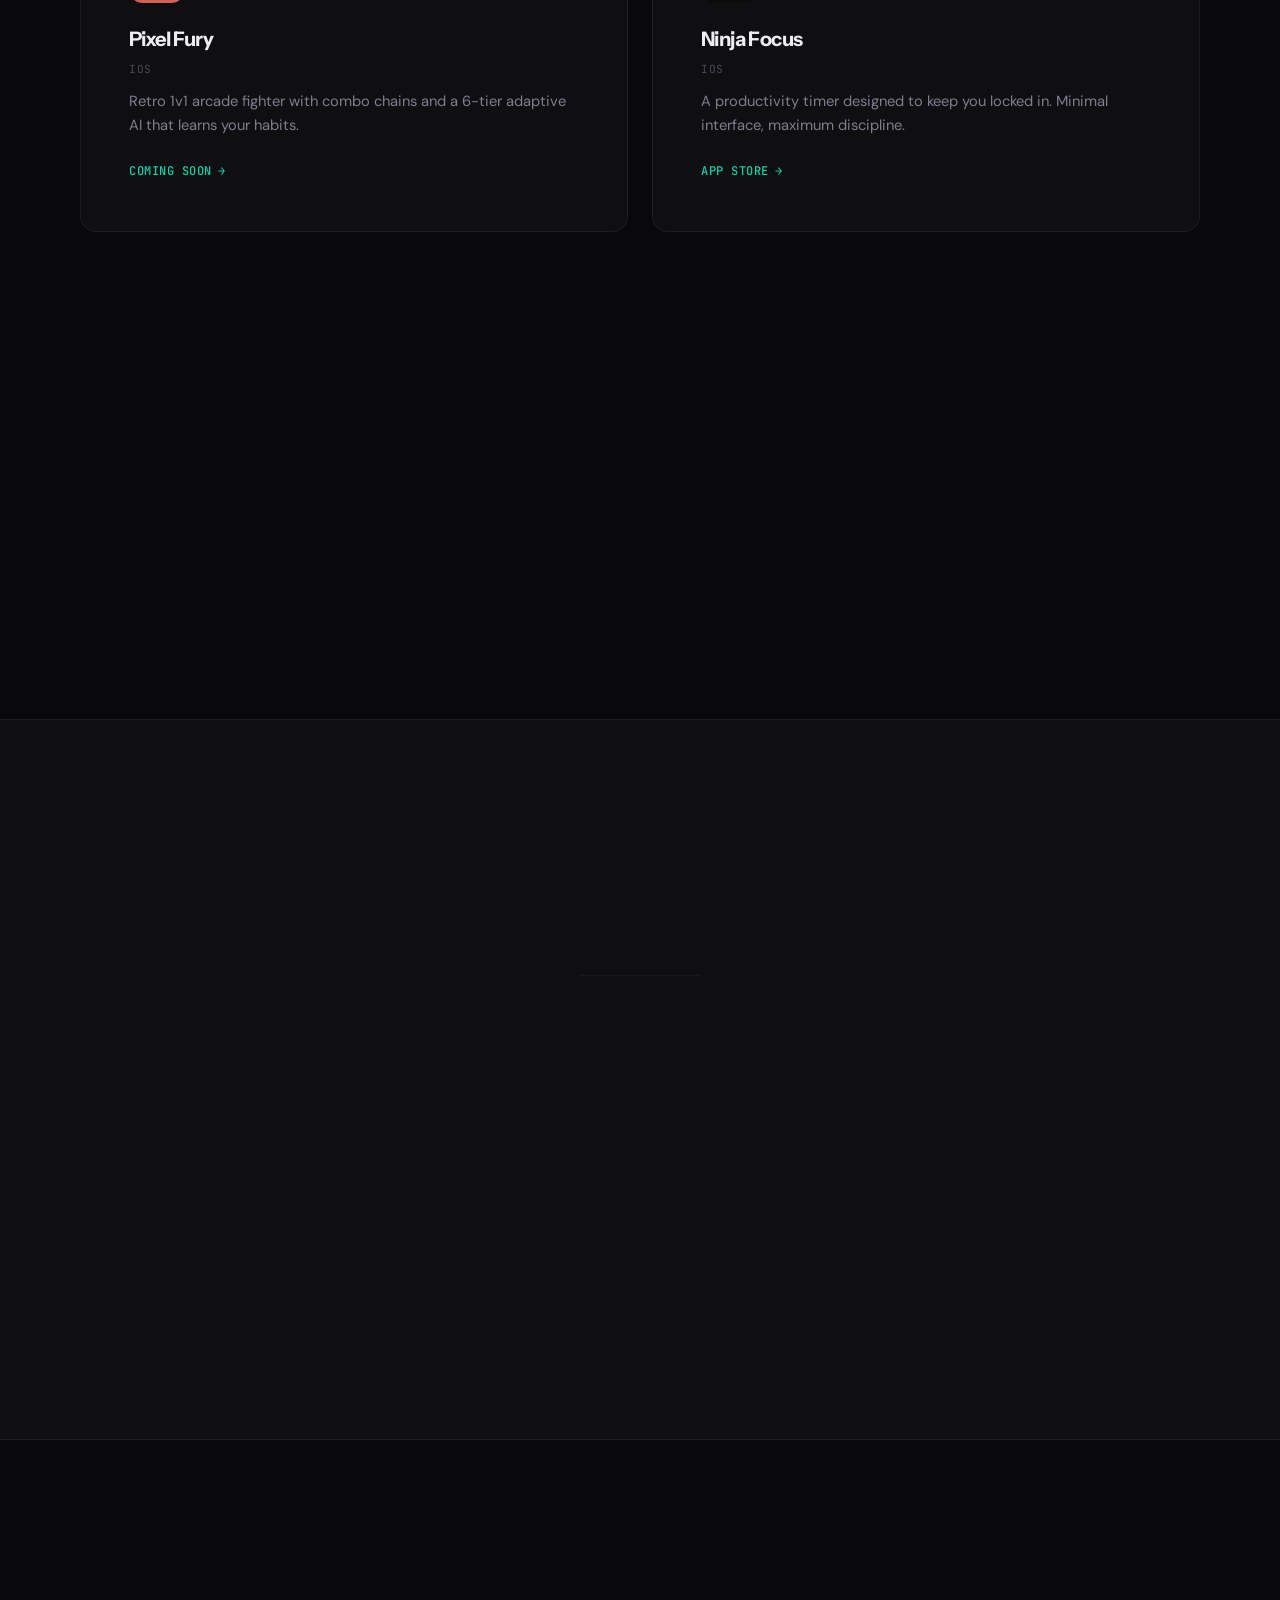
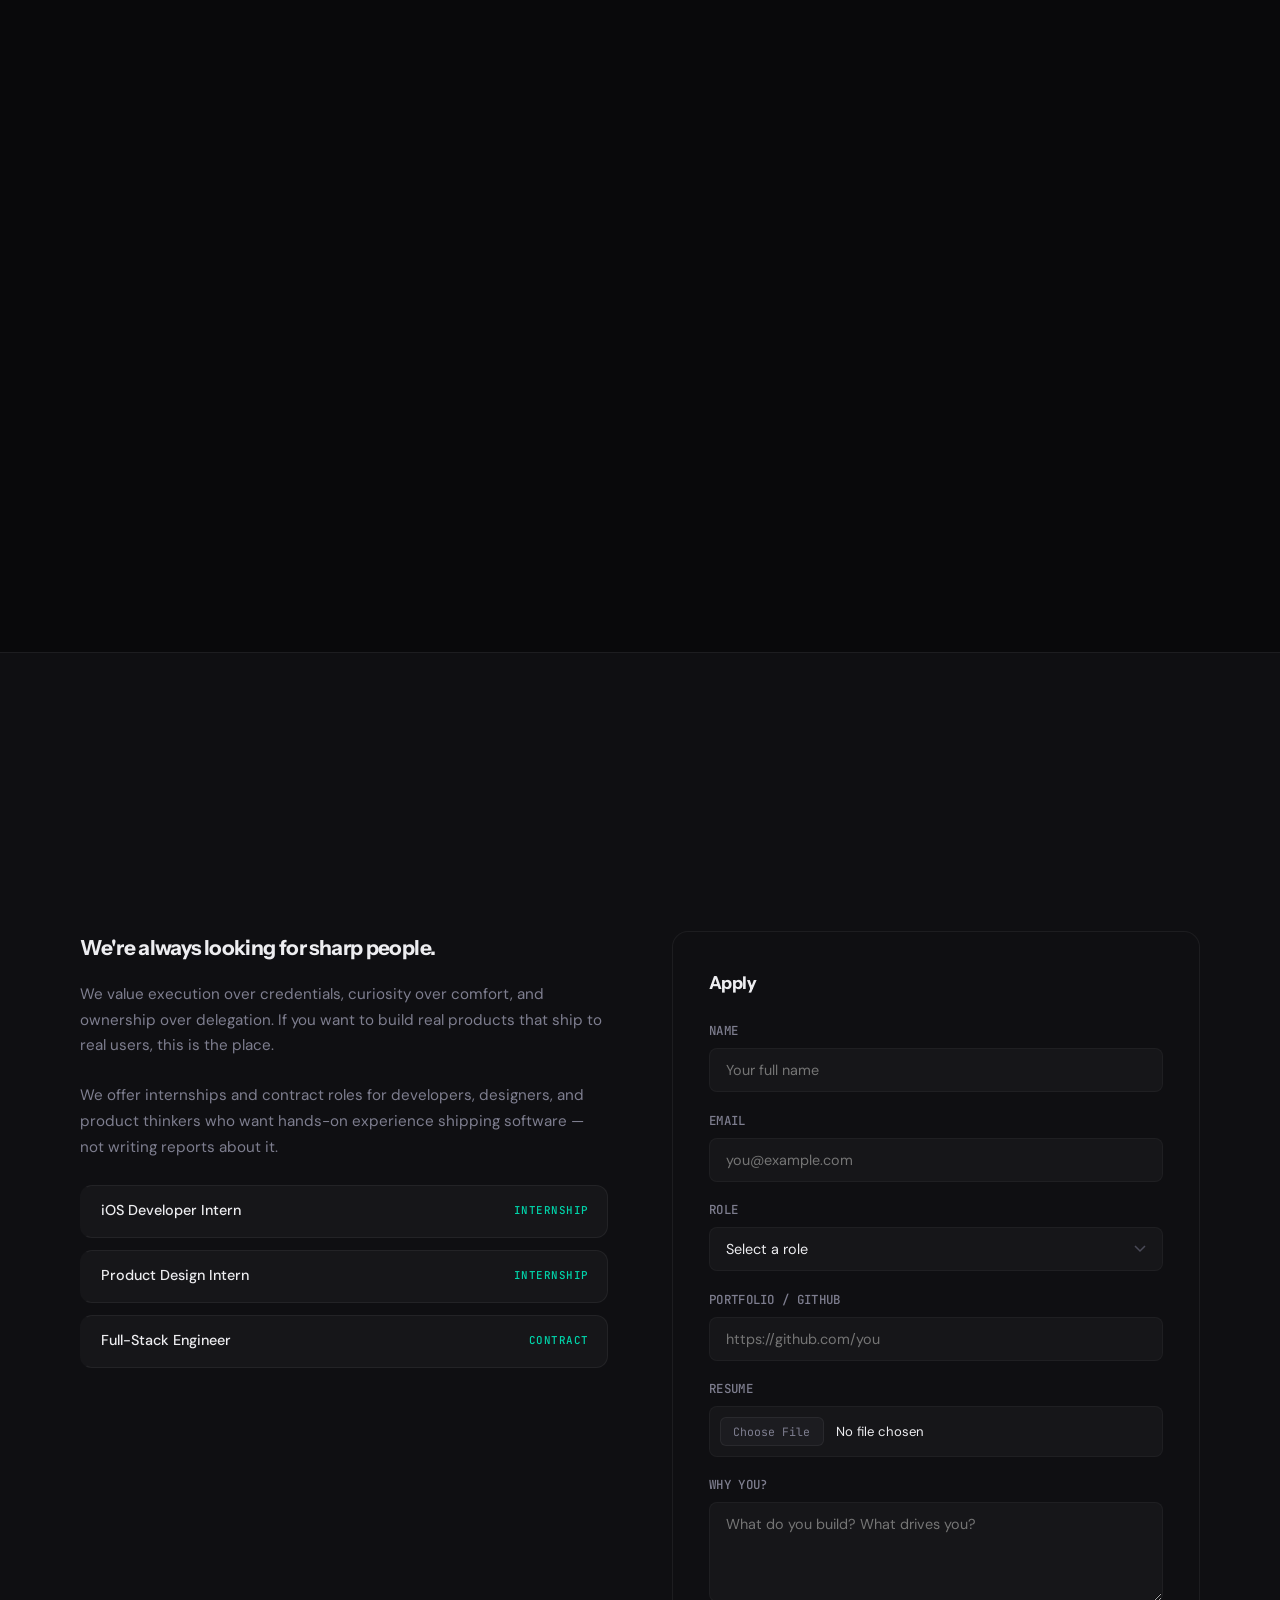
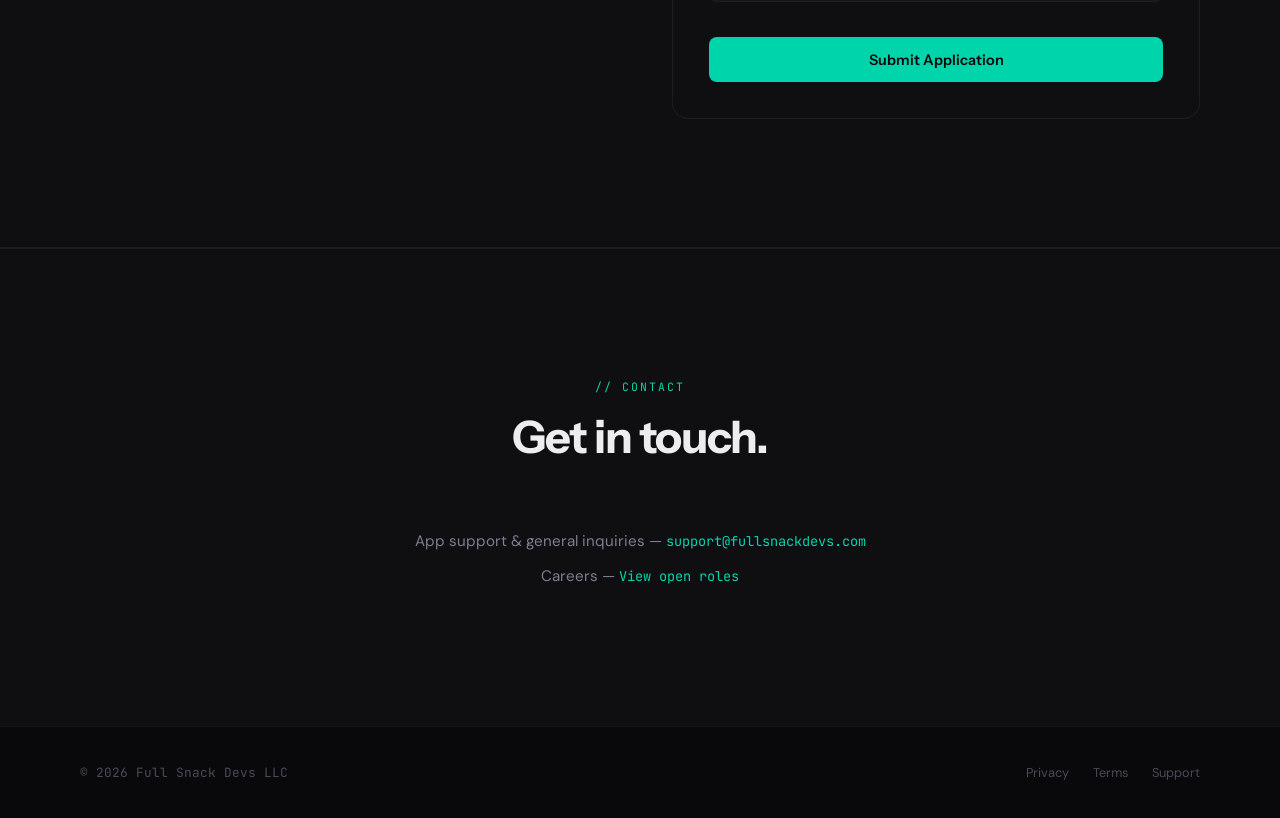
==== commit 7e4e7bf8: "bigger logo + favicon" ====
--- a/index.html
+++ b/index.html
@@ -9,7 +9,7 @@
   <meta property="og:description" content="Product studio shipping games, tools, and platforms.">
   <meta property="og:type" content="website">
   <link rel="stylesheet" href="style.css">
-  <link rel="icon" href="data:image/svg+xml,<svg xmlns='http://www.w3.org/2000/svg' viewBox='0 0 32 32'><rect width='32' height='32' rx='8' fill='%2300D4AA'/><text x='50%25' y='54%25' dominant-baseline='middle' text-anchor='middle' font-family='monospace' font-weight='bold' font-size='18' fill='%2309090b'>fs</text></svg>">
+  <link rel="icon" type="image/png" href="assets/FullSnackDevsLogo.png">
 </head>
 <body>
 
--- a/style.css
+++ b/style.css
@@ -21,8 +21,6 @@
   --accent-dim: rgba(0, 212, 170, 0.08);
   --accent-glow: rgba(0, 212, 170, 0.12);
 
-  --warm: #D4A054;
-  --warm-dim: rgba(212, 160, 84, 0.1);
 
   --green: #00D4AA;
 
@@ -96,8 +94,8 @@
 }
 
 .nav-logo .logo-mark {
-  width: 32px; height: 32px;
-  border-radius: 8px;
+  width: 40px; height: 40px;
+  border-radius: 10px;
   object-fit: cover;
 }
 
@@ -311,15 +309,15 @@
 }
 
 .hero-cta .cta-hiring {
-  color: var(--warm);
+  color: var(--accent);
 }
 
 .hero-cta .cta-hiring::after {
-  background: var(--warm);
+  background: var(--accent);
 }
 
 .hero-cta .cta-hiring:hover {
-  color: #E0B06A;
+  color: var(--accent-hover);
 }
 
 .hero-cta .arrow {
@@ -452,7 +450,7 @@
 
 .belt-icon.pf { background: #D4605A; }
 .belt-icon.nf { background: #00D4AA; }
-.belt-icon.gg { background: #D4A054; }
+.belt-icon.gg { background: #00D4AA; }
 .belt-icon.bq { background: #8B6E52; }
 
 .belt-info h3 {
@@ -510,7 +508,7 @@
 .app-card:hover::before { opacity: 1; }
 .app-card.c-pf::before { background: #D4605A; }
 .app-card.c-nf::before { background: #00D4AA; }
-.app-card.c-gg::before { background: #D4A054; }
+.app-card.c-gg::before { background: #00D4AA; }
 .app-card.c-bq::before { background: #8B6E52; }
 
 .app-card-icon {
@@ -533,7 +531,7 @@
 
 .app-card-icon.pf { background: #D4605A; }
 .app-card-icon.nf { background: #00D4AA; }
-.app-card-icon.gg { background: #D4A054; }
+.app-card-icon.gg { background: #00D4AA; }
 .app-card-icon.bq { background: #8B6E52; }
 
 .app-card h3 {
@@ -755,7 +753,7 @@
 .role-tag .type {
   font-family: var(--font-mono);
   font-size: 0.68rem;
-  color: var(--warm);
+  color: var(--accent);
   letter-spacing: 0.5px;
   text-transform: uppercase;
 }
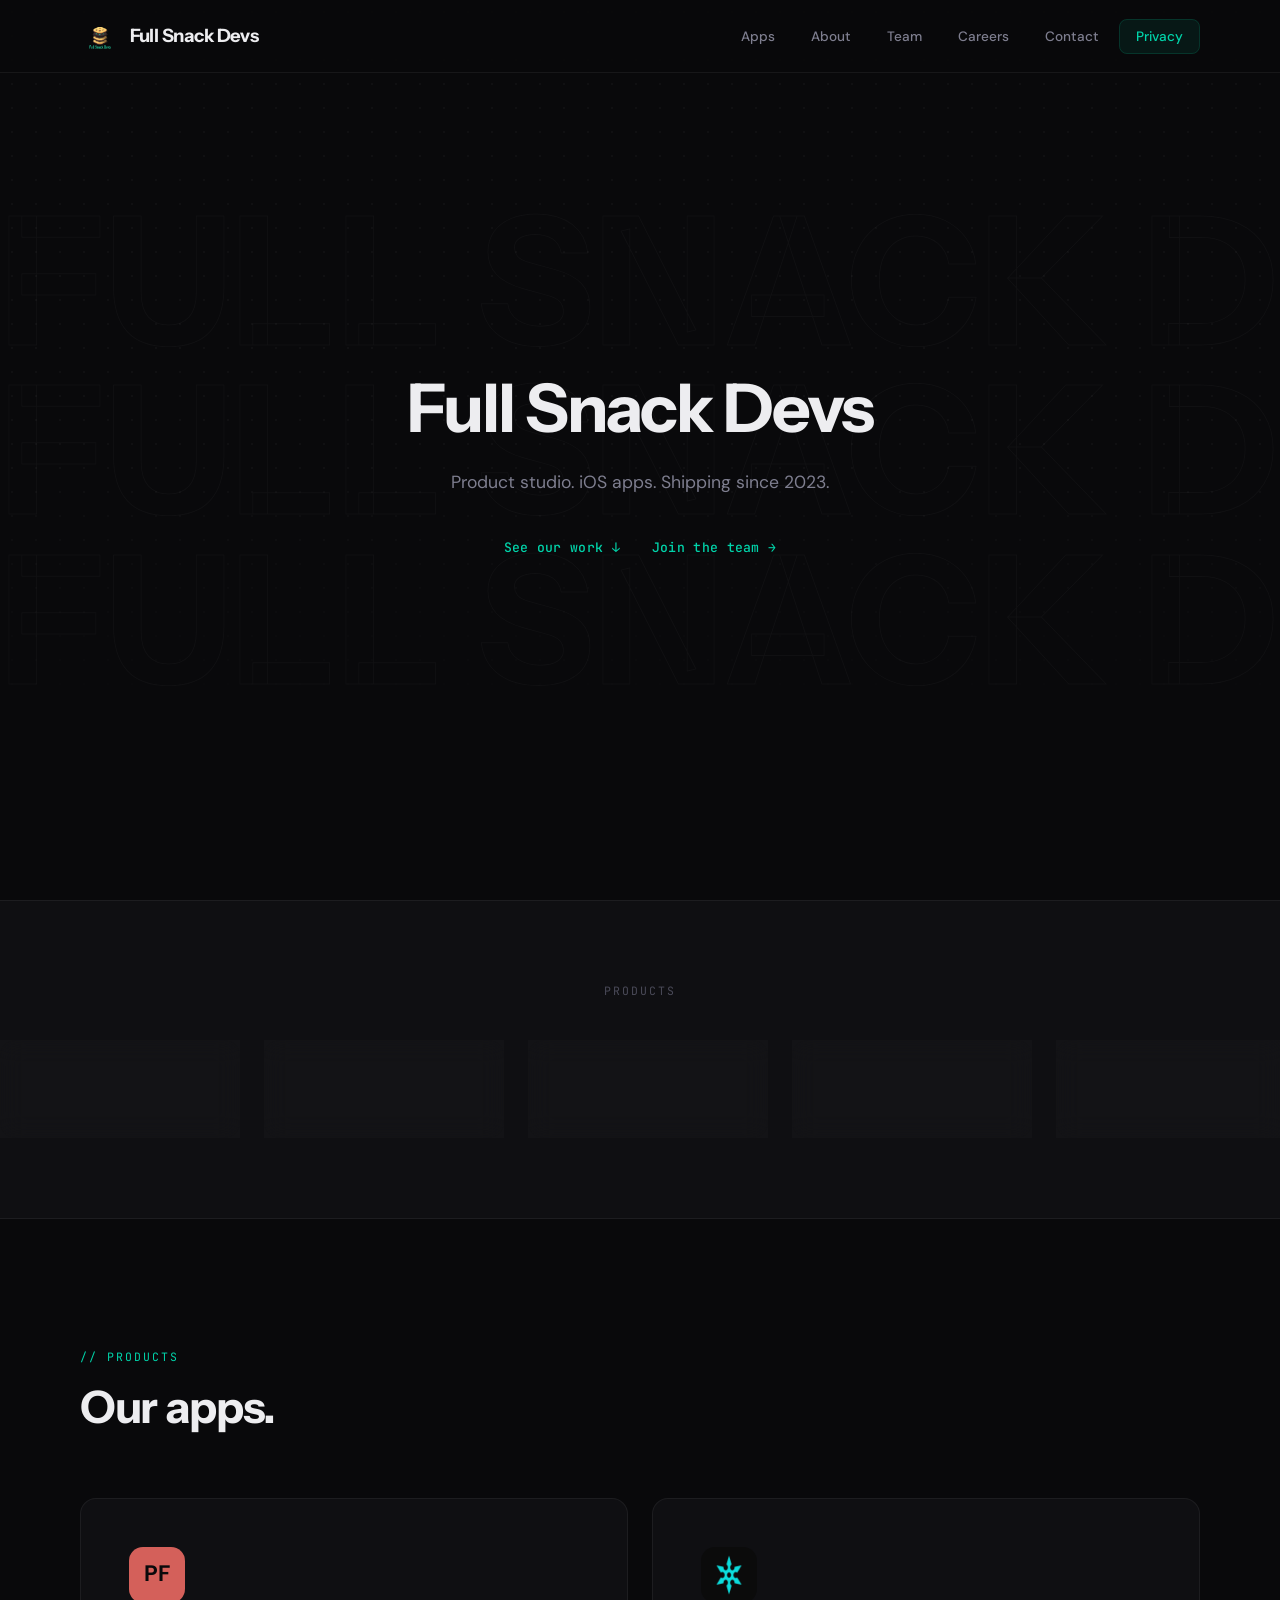
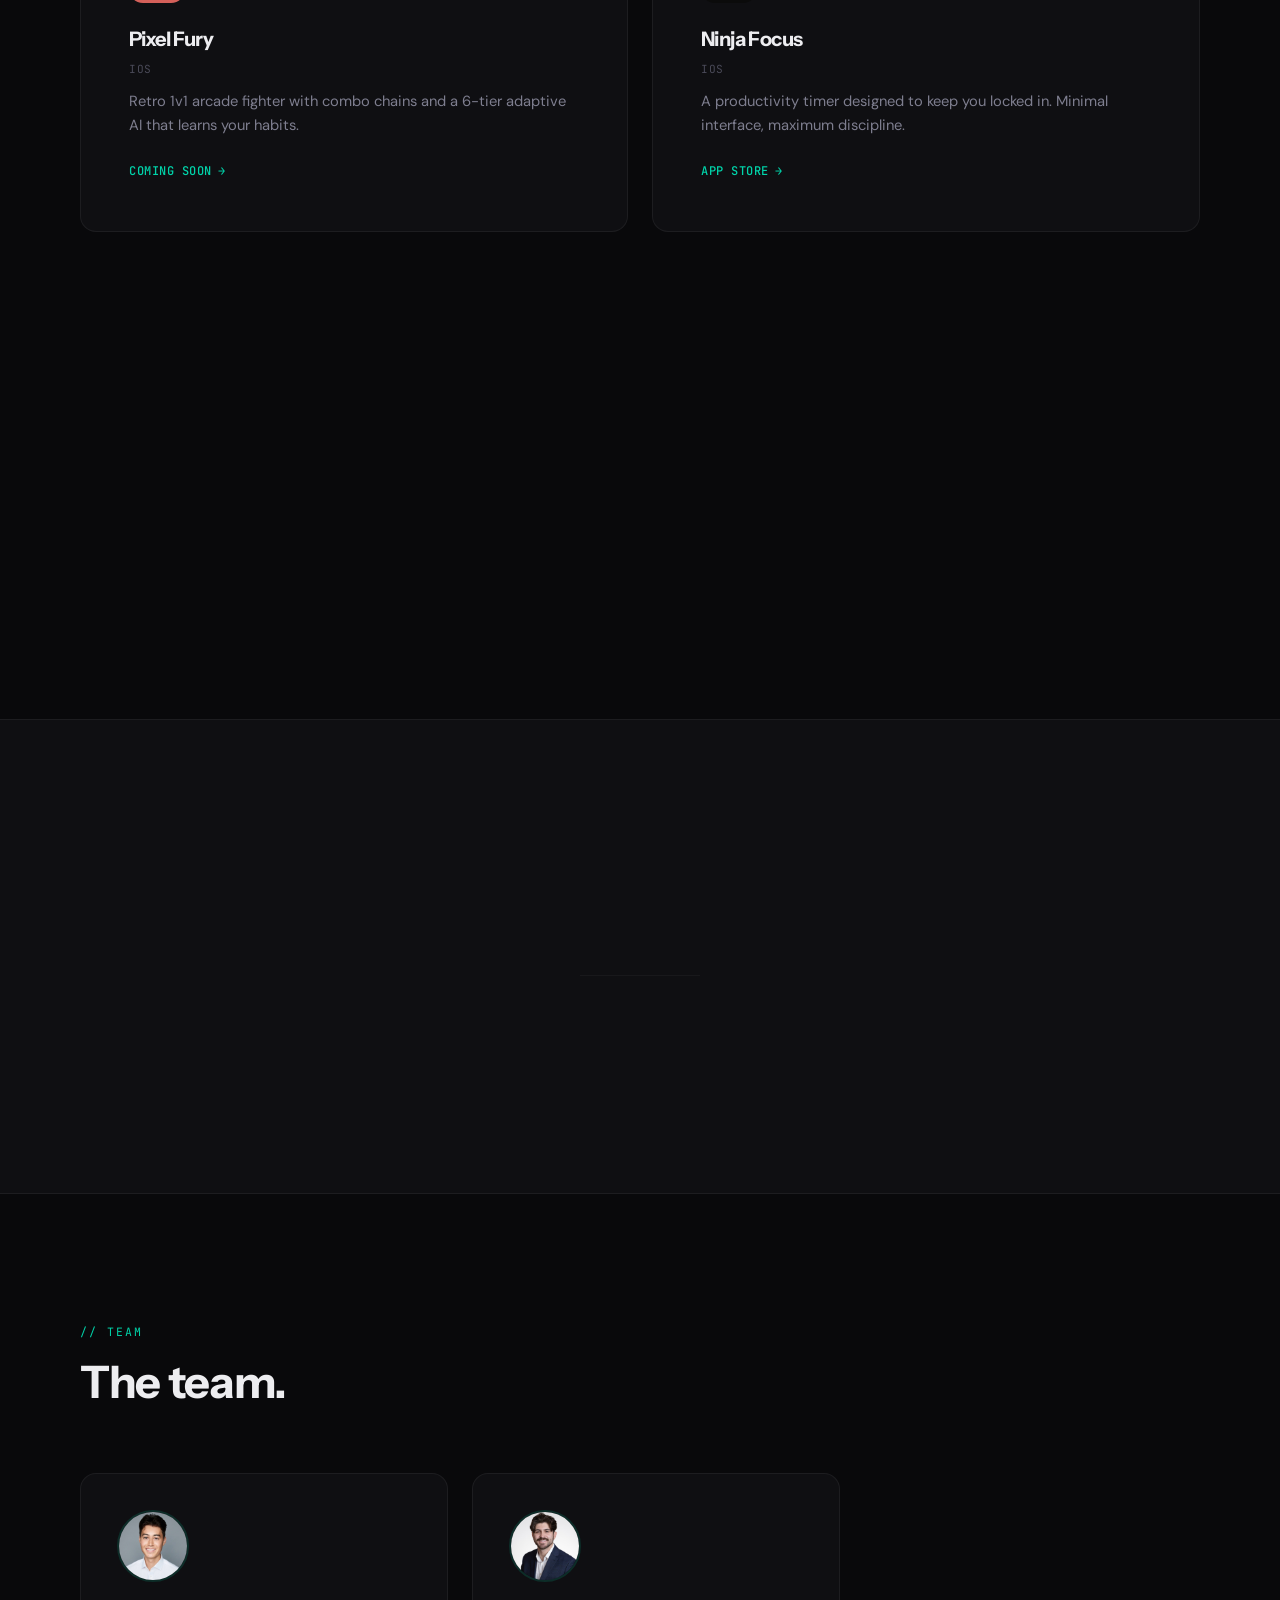
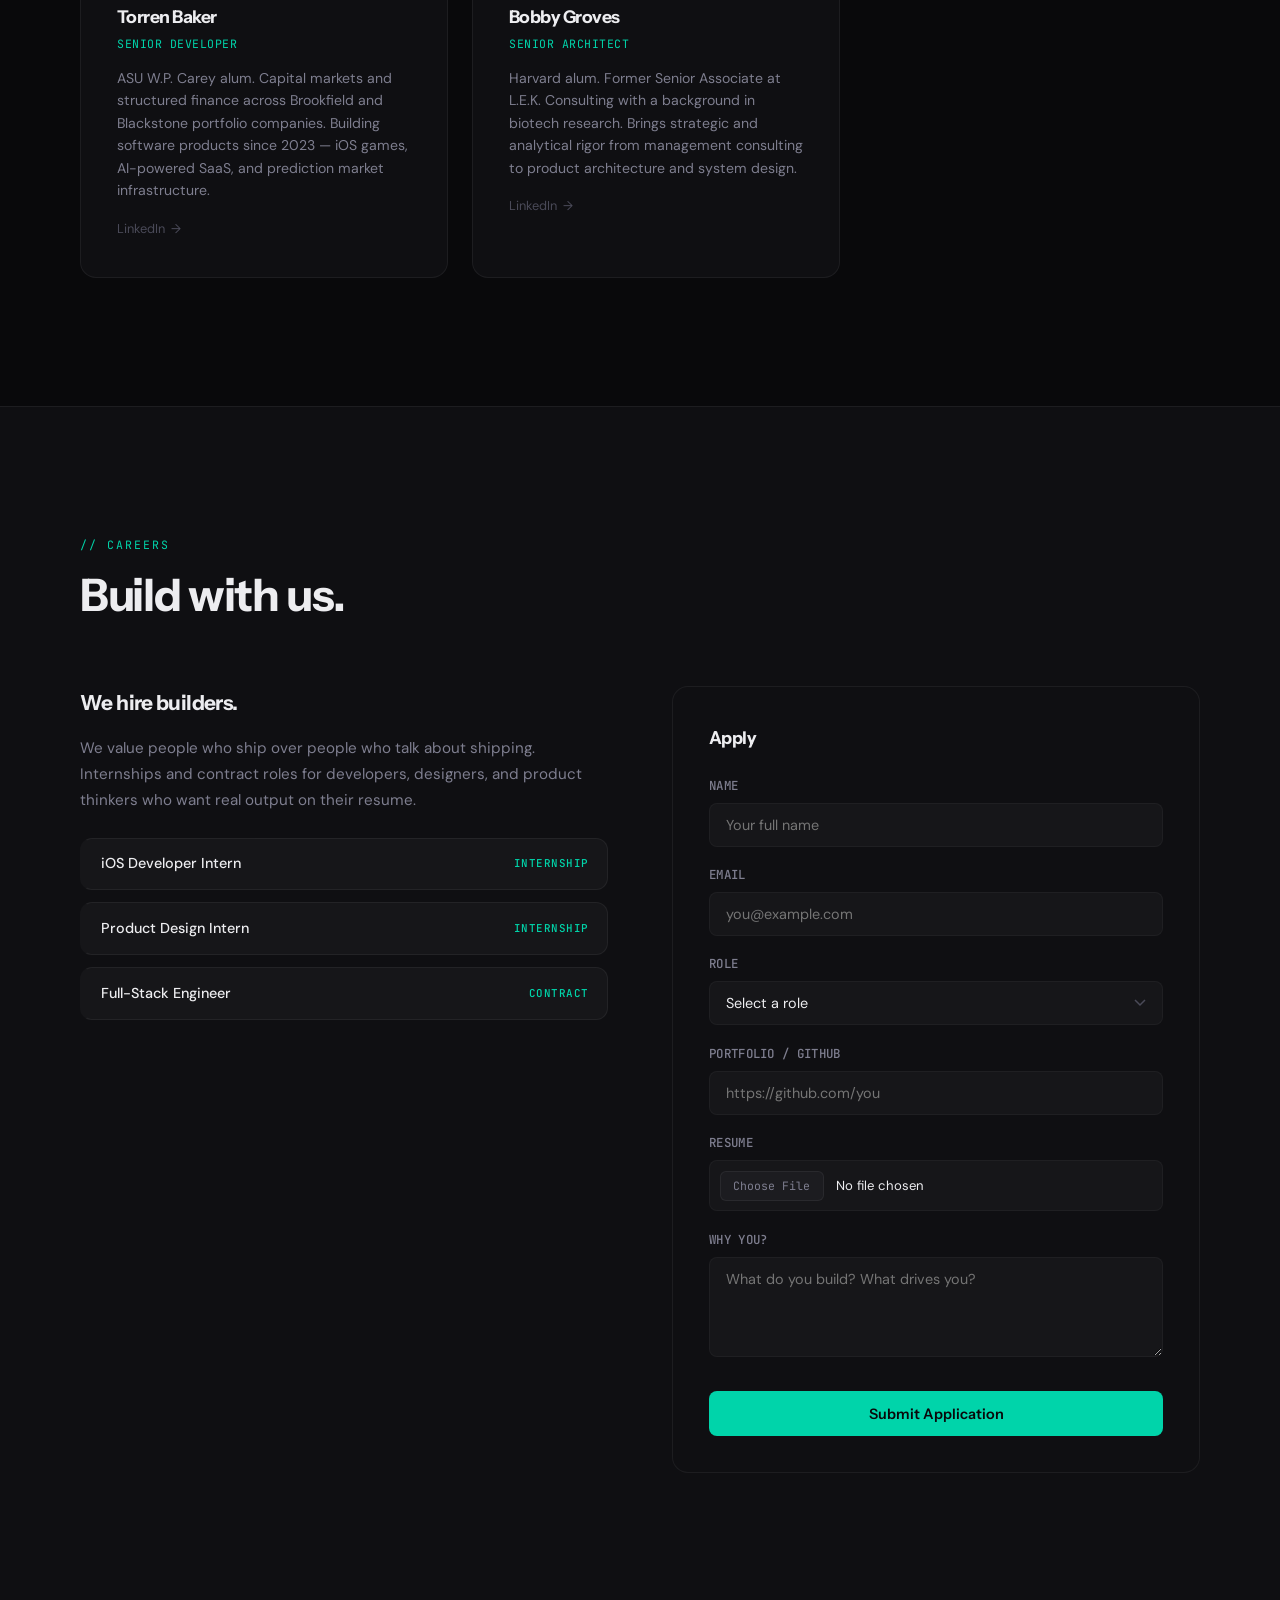
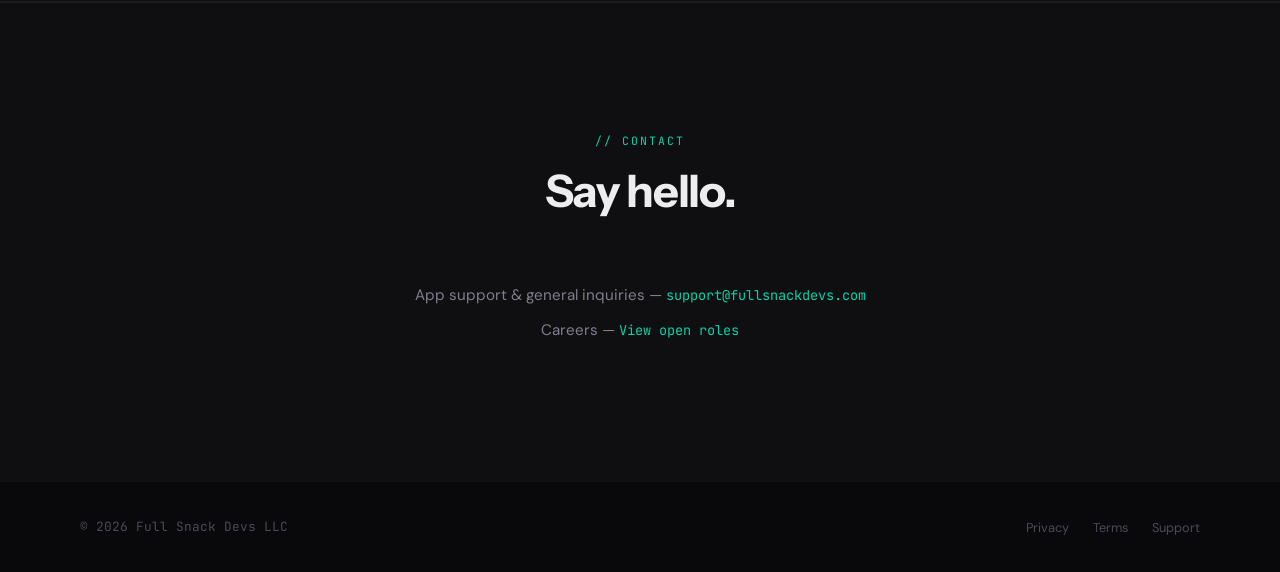
==== commit 7b330e55: "full copy rewrite" ====
--- a/index.html
+++ b/index.html
@@ -40,15 +40,11 @@
     <div class="hero-bg-text-row">FULL SNACK DEVS&nbsp;&nbsp;&nbsp;FULL SNACK DEVS&nbsp;&nbsp;&nbsp;FULL SNACK DEVS&nbsp;&nbsp;&nbsp;FULL SNACK DEVS&nbsp;&nbsp;&nbsp;</div>
   </div>
   <div class="hero-content">
-    <div class="hero-badge">
-      <span class="dot"></span>
-      Shipping products
-    </div>
-    <h1>We build what ships.</h1>
-    <p class="hero-sub">Full Snack Devs is a product studio. We design, build, and ship software.</p>
+    <h1>Full Snack Devs</h1>
+    <p class="hero-sub">Product studio. iOS apps. Shipping since 2023.</p>
     <div class="hero-cta">
-      <a href="#apps" class="cta-work">View our work <span class="arrow">&darr;</span></a>
-      <a href="#careers" class="cta-hiring">We're hiring <span class="arrow">&rarr;</span></a>
+      <a href="#apps" class="cta-work">See our work <span class="arrow">&darr;</span></a>
+      <a href="#careers" class="cta-hiring">Join the team <span class="arrow">&rarr;</span></a>
     </div>
   </div>
 </section>
@@ -123,7 +119,7 @@
   <div class="container">
     <div class="section-header reveal">
       <span class="section-tag">// Products</span>
-      <h2 class="section-title">What we've shipped.</h2>
+      <h2 class="section-title">Our apps.</h2>
     </div>
 
     <div class="apps-grid">
@@ -168,13 +164,11 @@
     <div class="about-centered">
       <div class="section-header reveal">
         <span class="section-tag">// About</span>
-        <h2 class="section-title">Product-first. Always.</h2>
+        <h2 class="section-title">About us.</h2>
       </div>
       <div class="about-divider"></div>
       <div class="reveal">
-        <p><strong>Full Snack Devs</strong> is a product studio that designs, engineers, and ships software across mobile, web, and emerging platforms.</p>
-        <p>We operate at the intersection of product thinking, technical depth, and speed of execution. Every product we release is built from the ground up — no boilerplate, no shortcuts, no outsourced code.</p>
-        <p>Our team brings experience from enterprise finance, management consulting, biotech research, and software engineering. We apply that cross-disciplinary perspective to build products people actually use.</p>
+        <p>We build software. What's here is what we've chosen to show.</p>
       </div>
     </div>
   </div>
@@ -185,7 +179,7 @@
   <div class="container">
     <div class="section-header reveal">
       <span class="section-tag">// Team</span>
-      <h2 class="section-title">Who builds this.</h2>
+      <h2 class="section-title">The team.</h2>
     </div>
 
     <div class="team-grid">
@@ -218,9 +212,8 @@
 
     <div class="careers-content">
       <div class="careers-info reveal">
-        <h3>We're always looking for sharp people.</h3>
-        <p>We value execution over credentials, curiosity over comfort, and ownership over delegation. If you want to build real products that ship to real users, this is the place.</p>
-        <p>We offer internships and contract roles for developers, designers, and product thinkers who want hands-on experience shipping software — not writing reports about it.</p>
+        <h3>We hire builders.</h3>
+        <p>We value people who ship over people who talk about shipping. Internships and contract roles for developers, designers, and product thinkers who want real output on their resume.</p>
 
         <div class="open-roles">
           <div class="role-tag">
@@ -283,7 +276,7 @@
   <div class="container">
     <div class="section-header reveal" style="text-align: center;">
       <span class="section-tag">// Contact</span>
-      <h2 class="section-title">Get in touch.</h2>
+      <h2 class="section-title">Say hello.</h2>
     </div>
 
     <div class="contact-centered reveal reveal-delay-1">
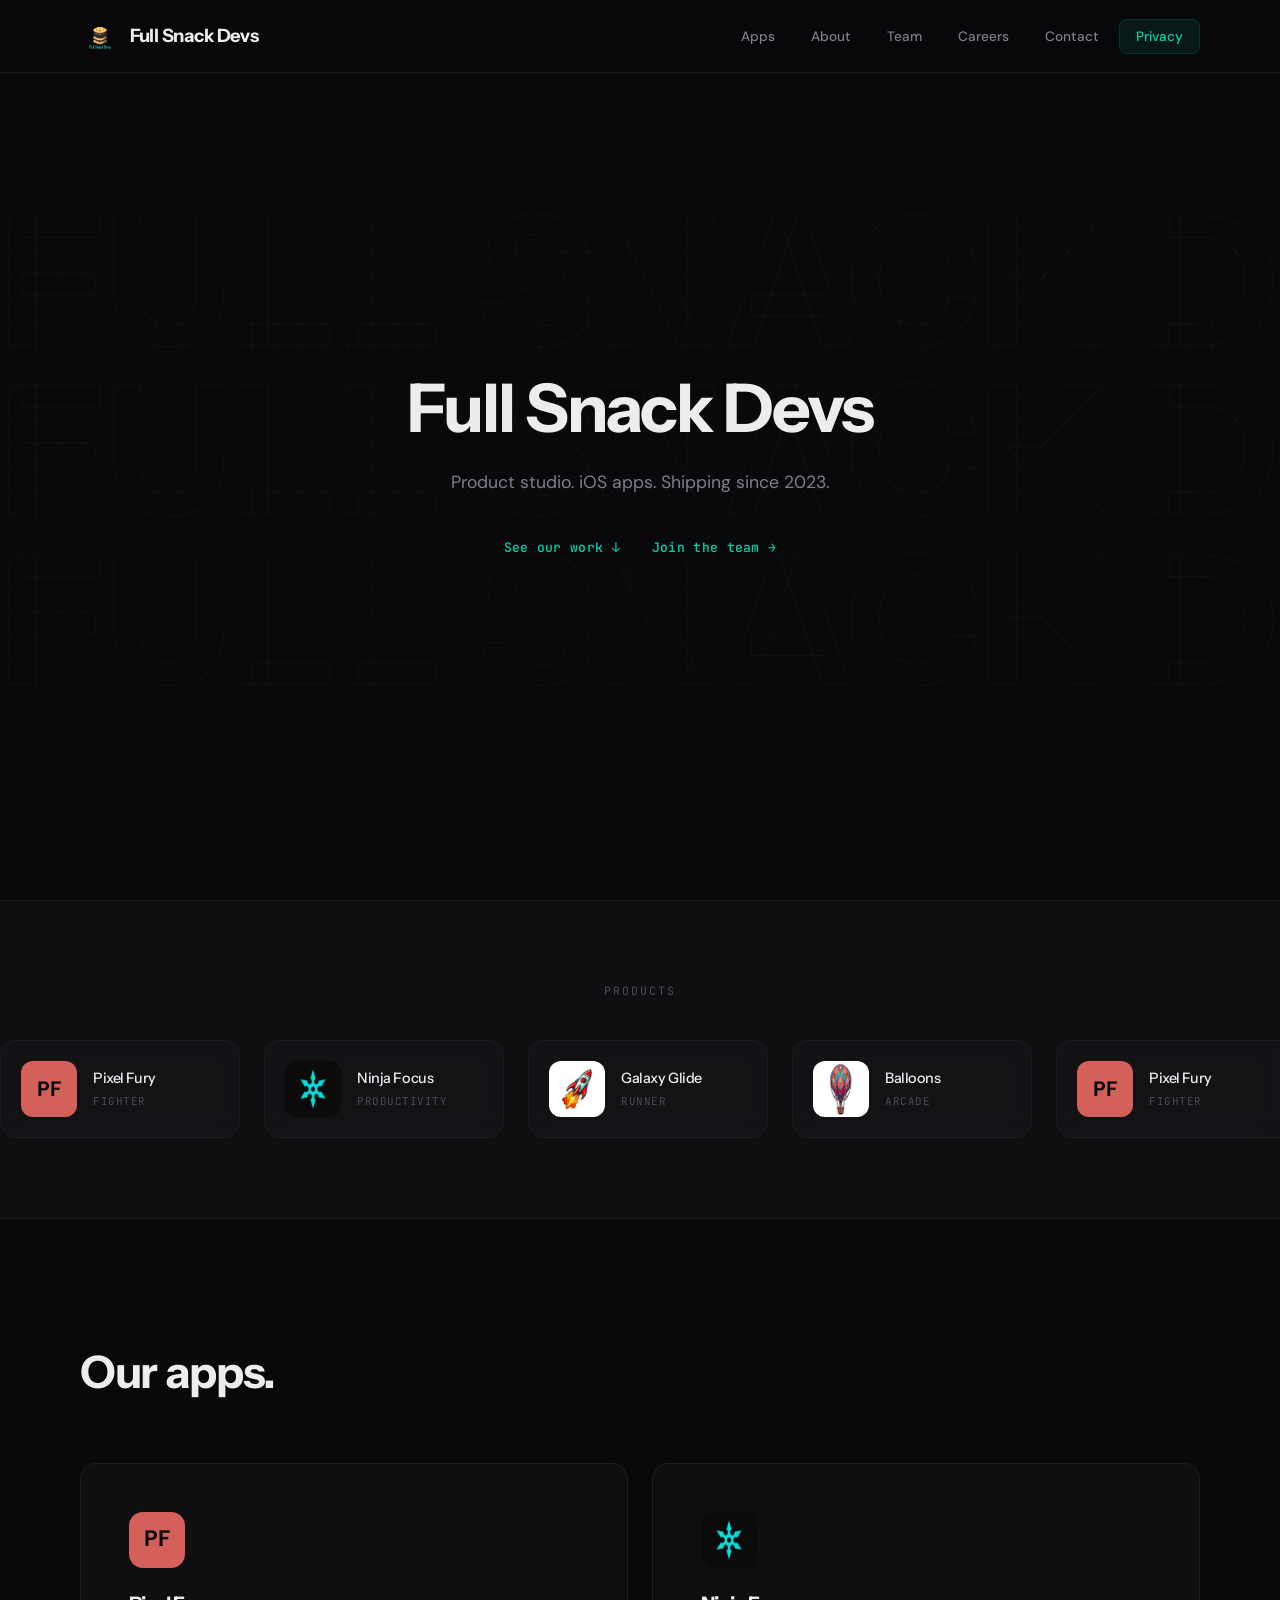
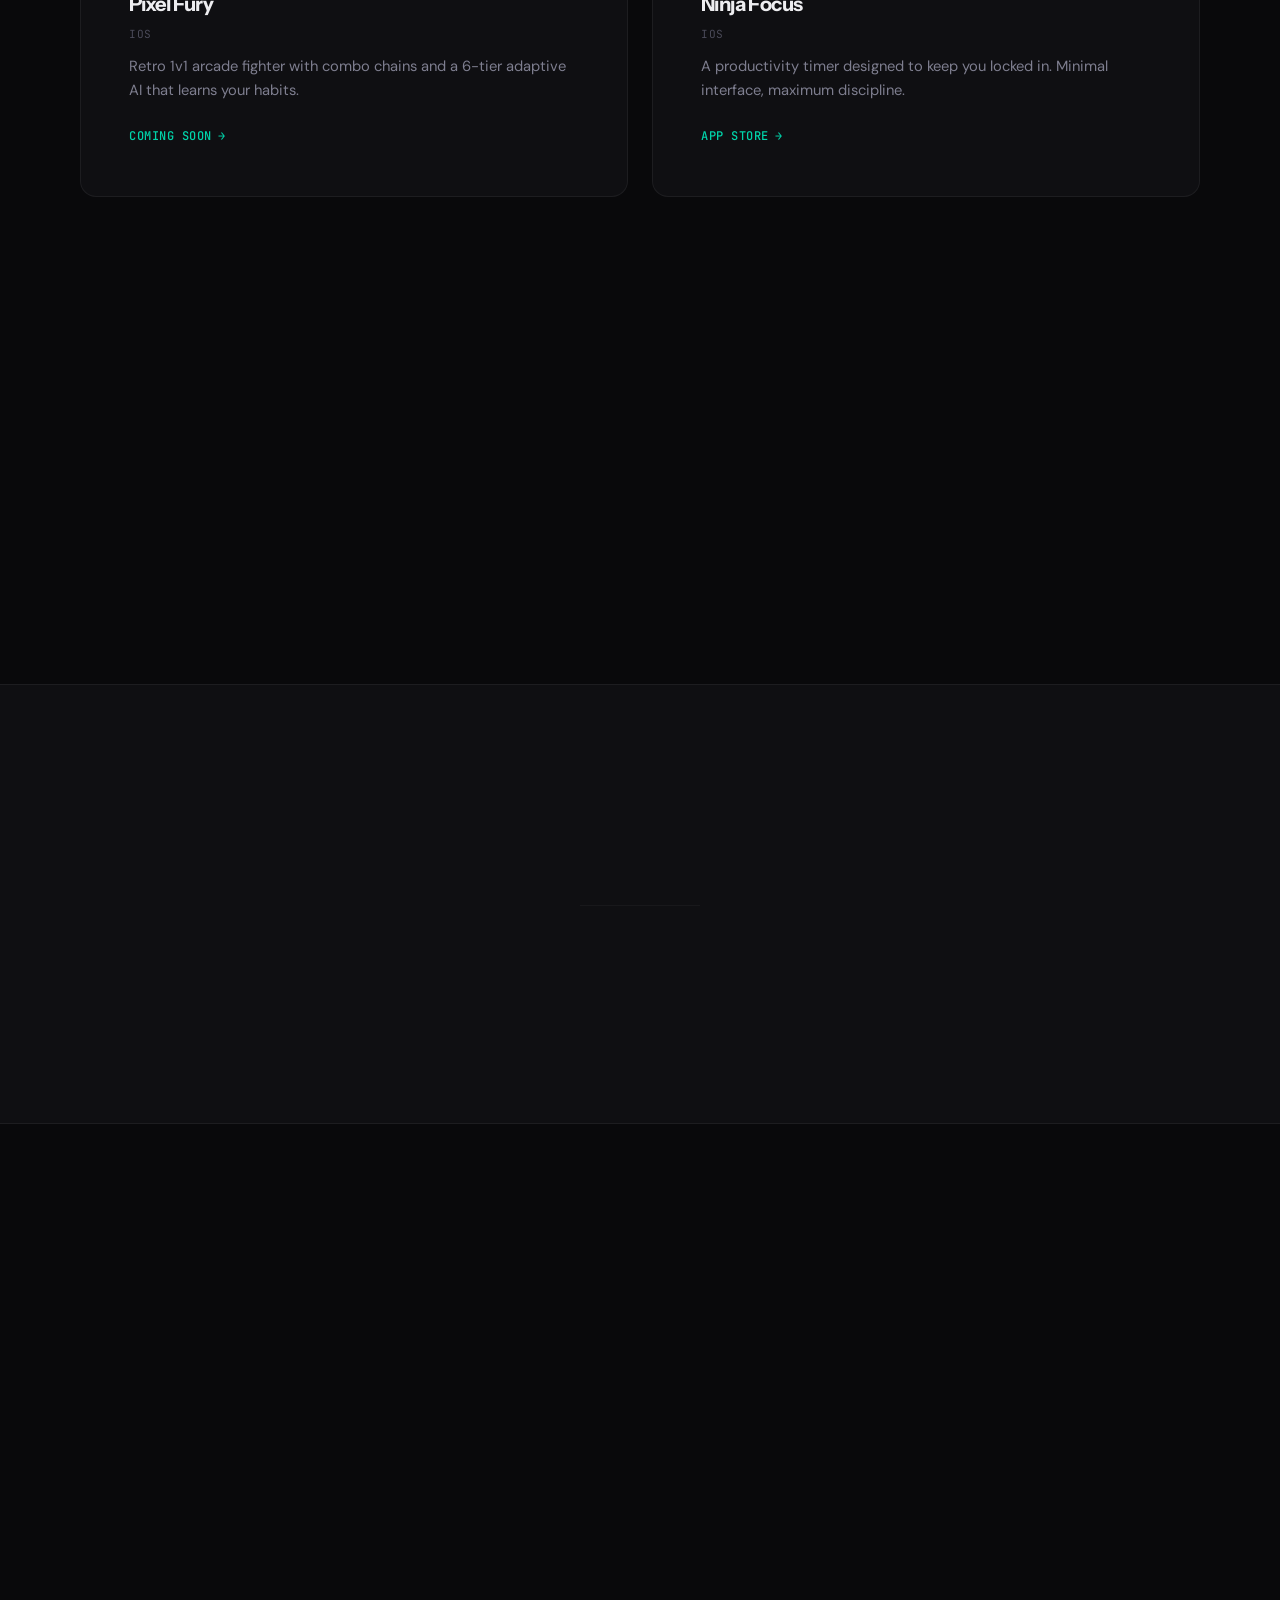
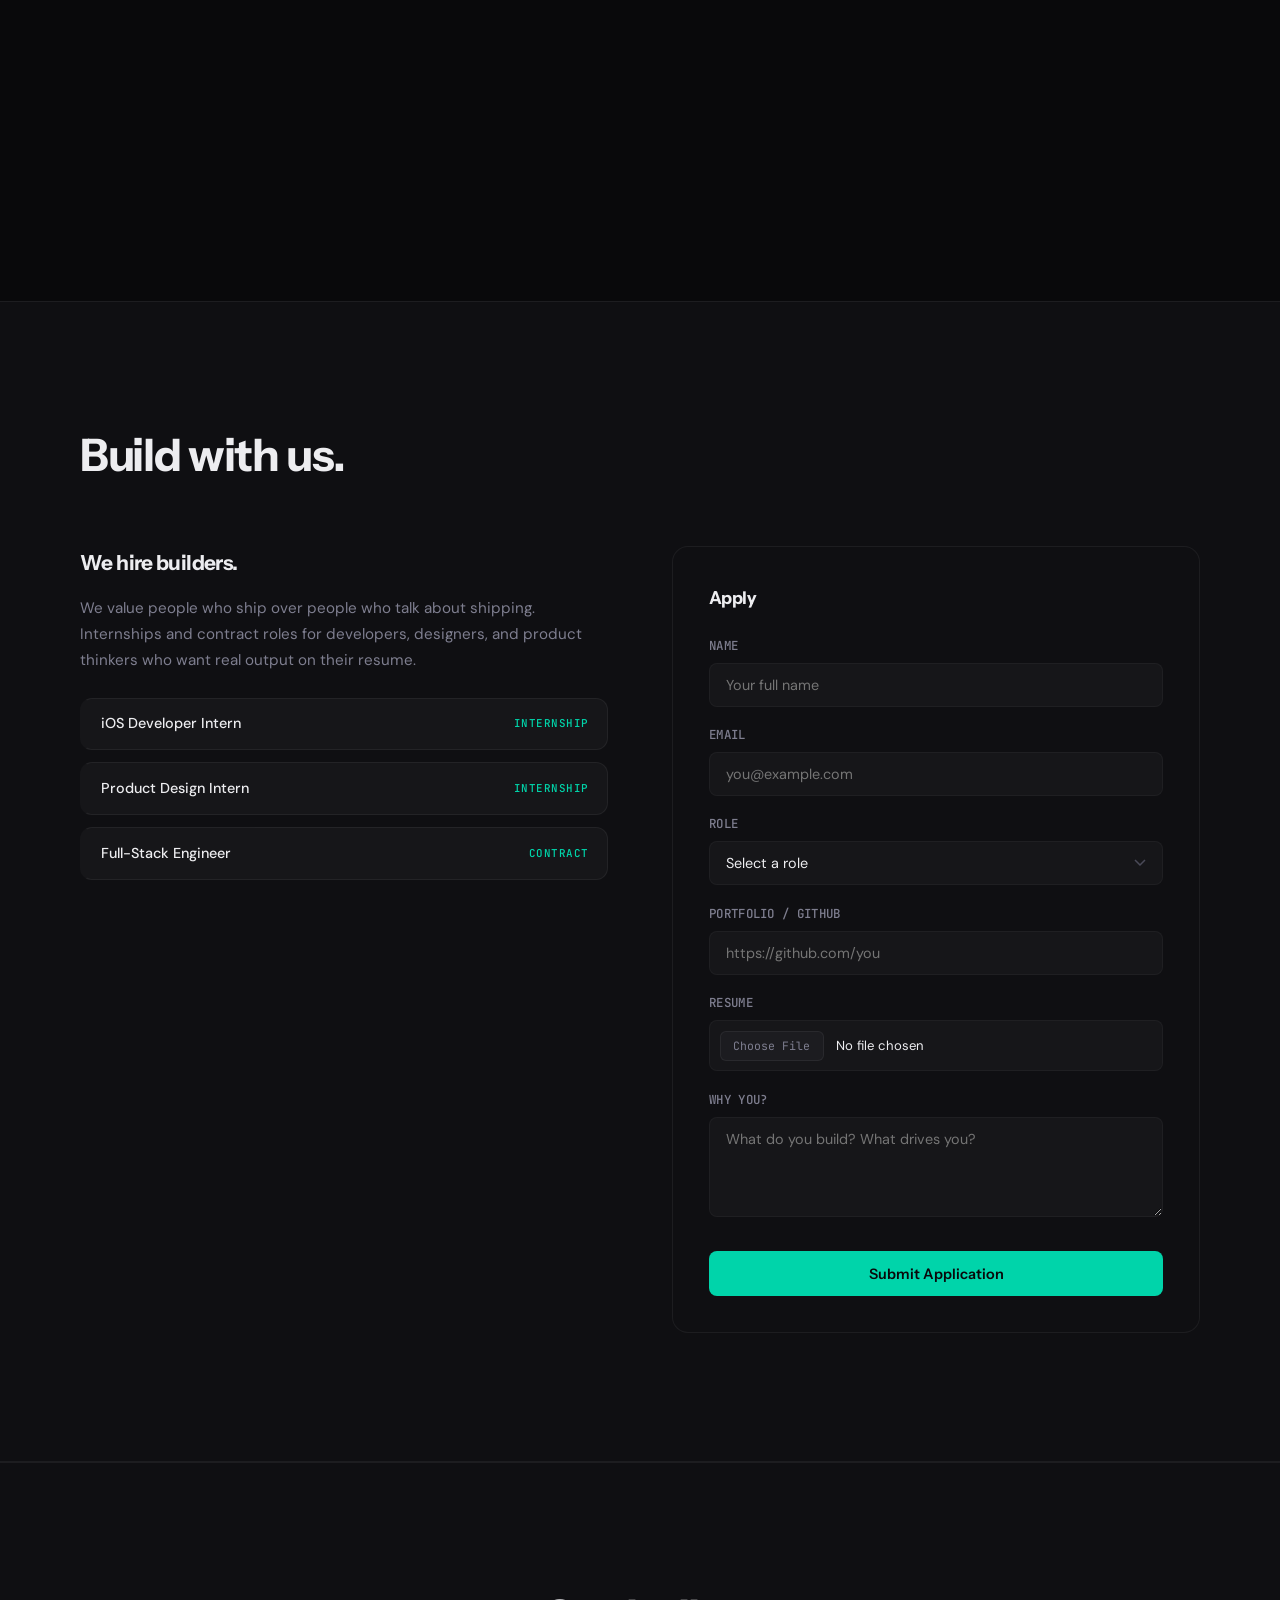
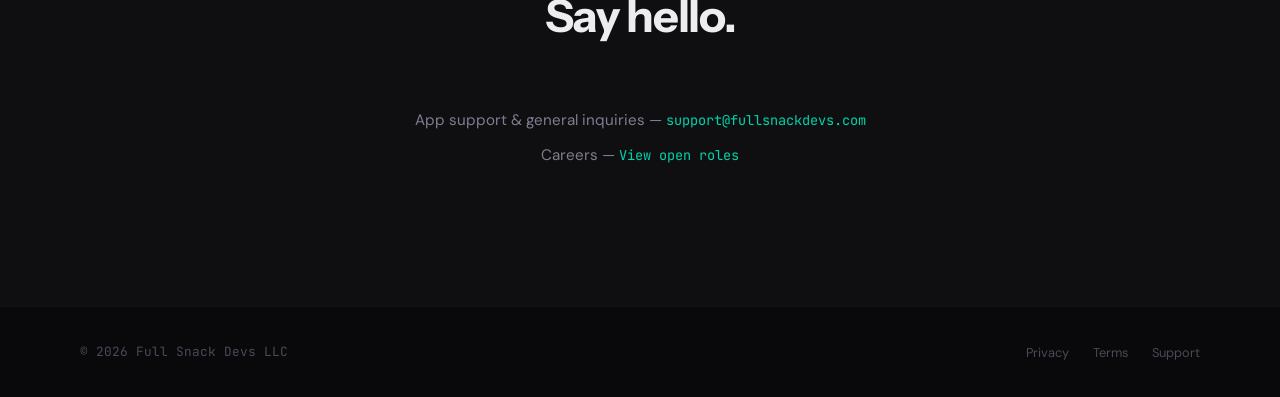
==== commit 259d2e09: "remove section tags" ====
--- a/index.html
+++ b/index.html
@@ -118,7 +118,6 @@
 <section id="apps">
   <div class="container">
     <div class="section-header reveal">
-      <span class="section-tag">// Products</span>
       <h2 class="section-title">Our apps.</h2>
     </div>
 
@@ -163,7 +162,6 @@
   <div class="container">
     <div class="about-centered">
       <div class="section-header reveal">
-        <span class="section-tag">// About</span>
         <h2 class="section-title">About us.</h2>
       </div>
       <div class="about-divider"></div>
@@ -178,7 +176,6 @@
 <section id="team">
   <div class="container">
     <div class="section-header reveal">
-      <span class="section-tag">// Team</span>
       <h2 class="section-title">The team.</h2>
     </div>
 
@@ -206,7 +203,6 @@
 <section id="careers" class="about-section">
   <div class="container">
     <div class="section-header reveal">
-      <span class="section-tag">// Careers</span>
       <h2 class="section-title">Build with us.</h2>
     </div>
 
@@ -275,7 +271,6 @@
 <section id="contact" class="contact-section">
   <div class="container">
     <div class="section-header reveal" style="text-align: center;">
-      <span class="section-tag">// Contact</span>
       <h2 class="section-title">Say hello.</h2>
     </div>
 
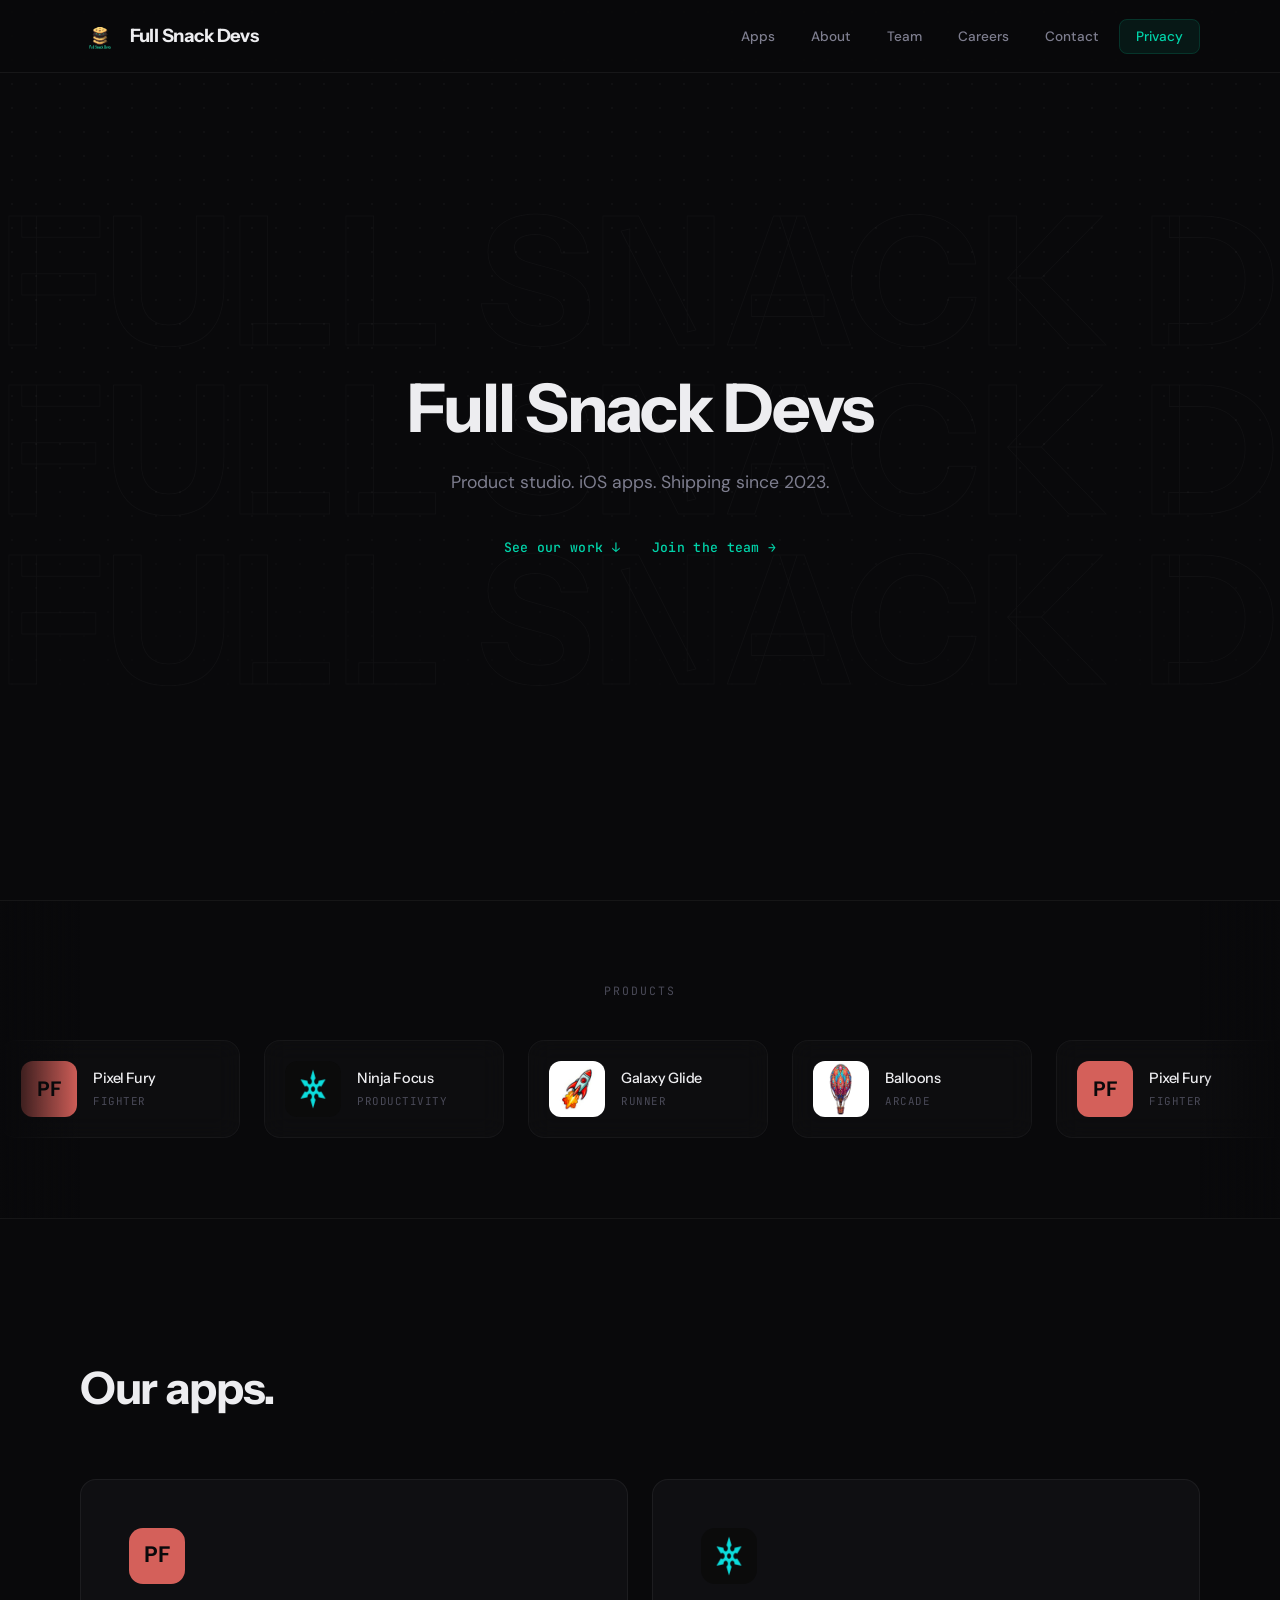
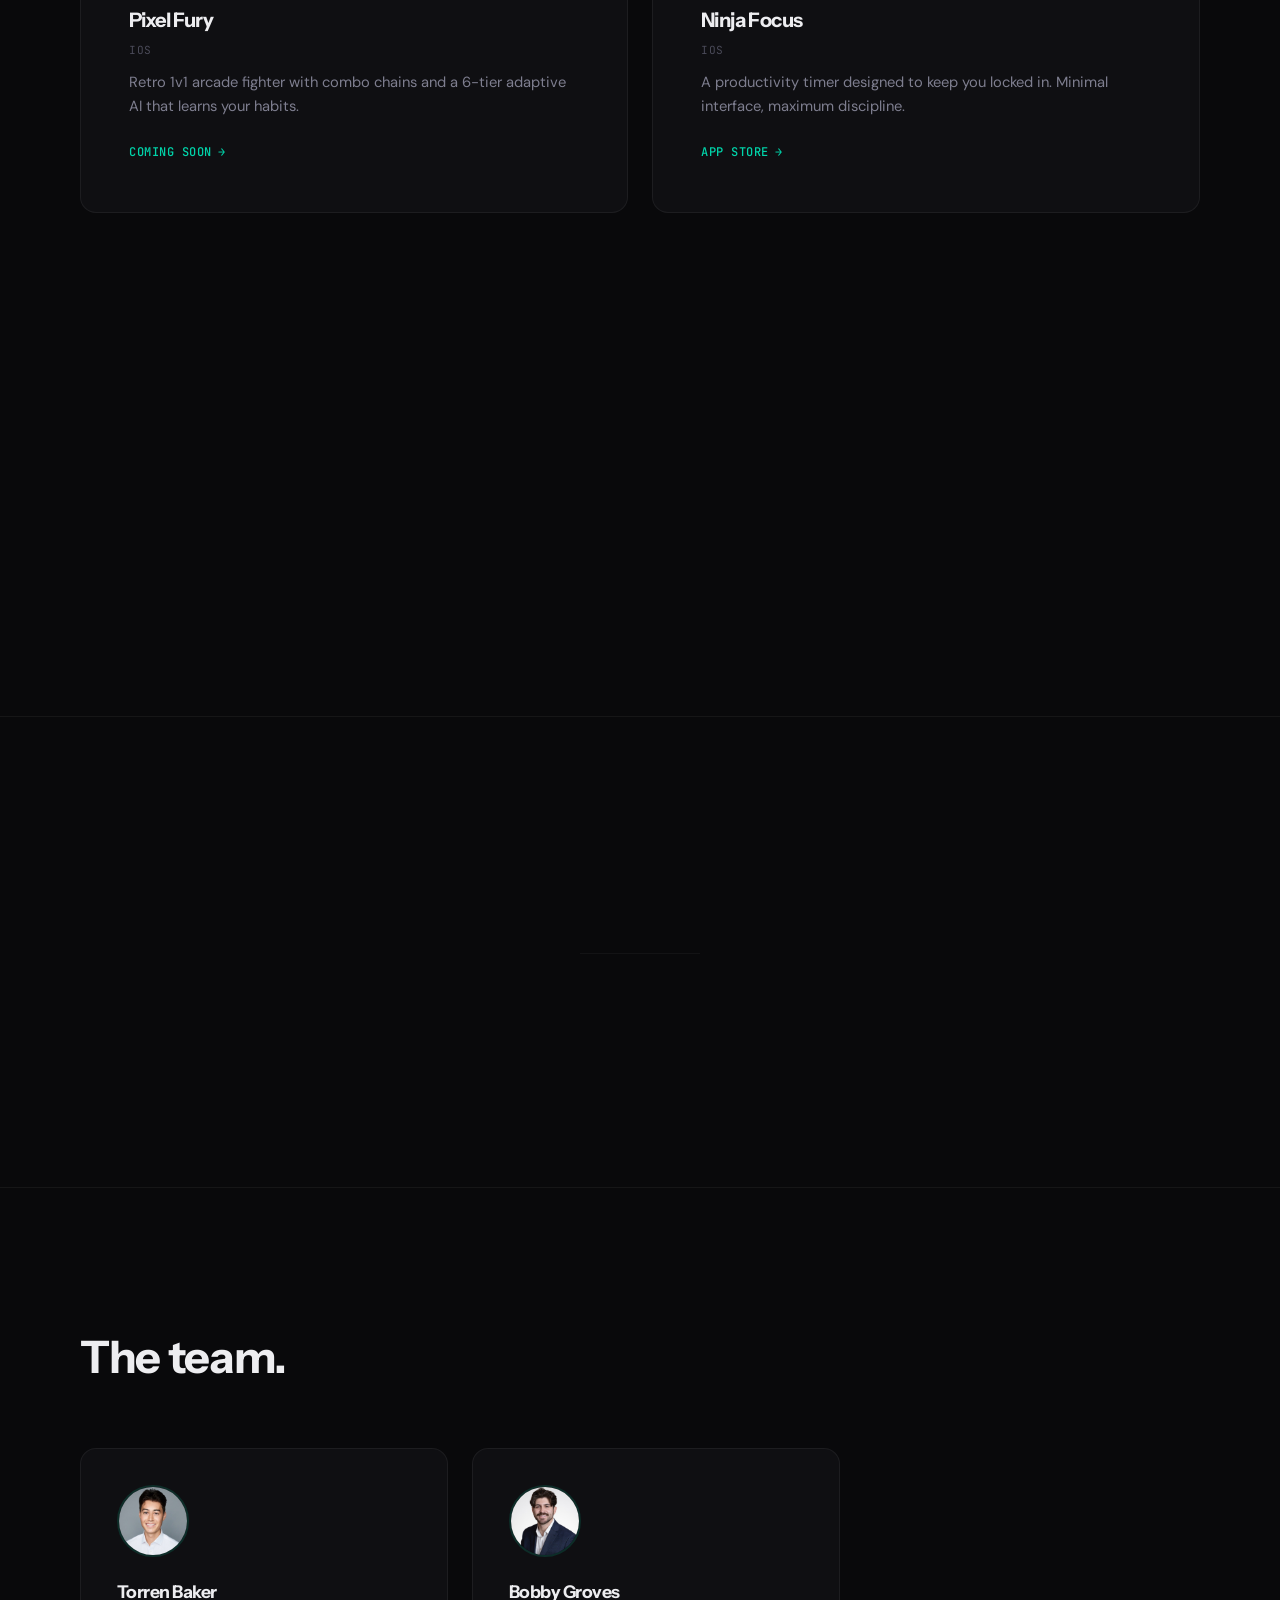
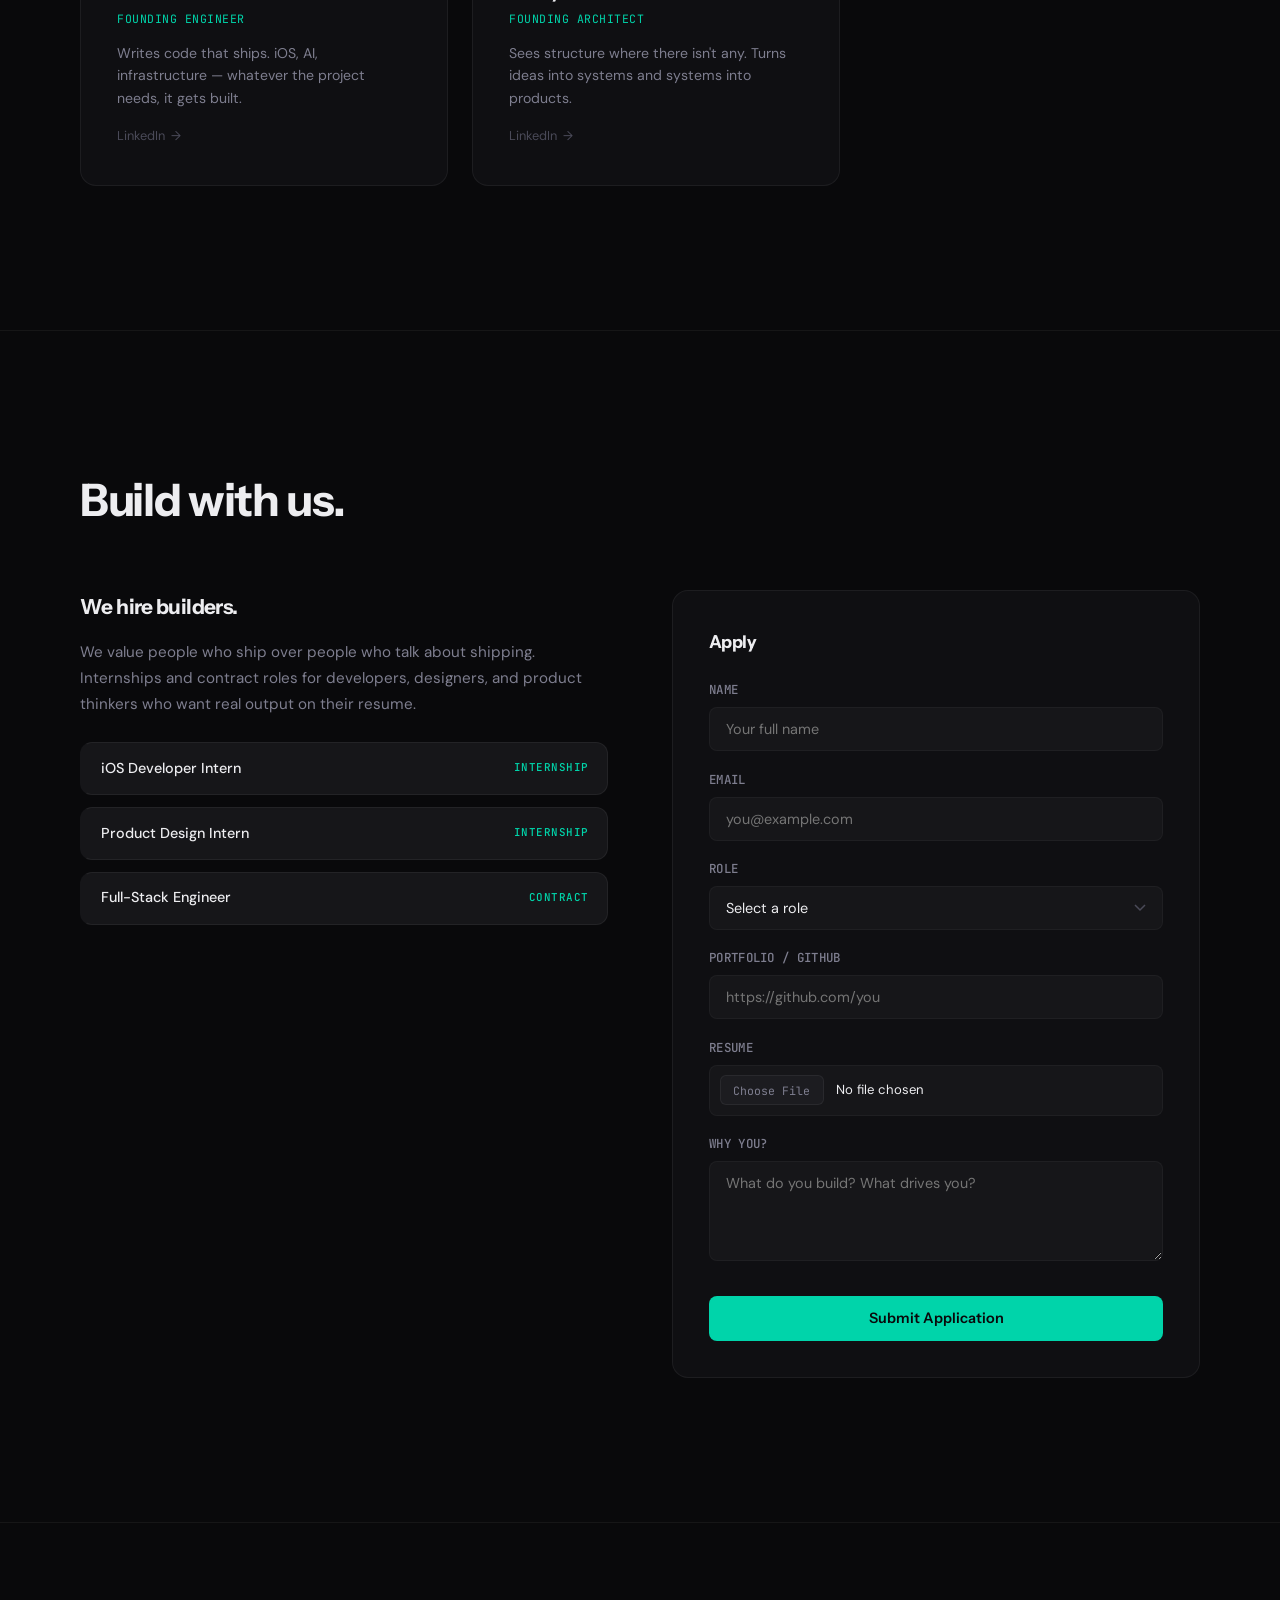
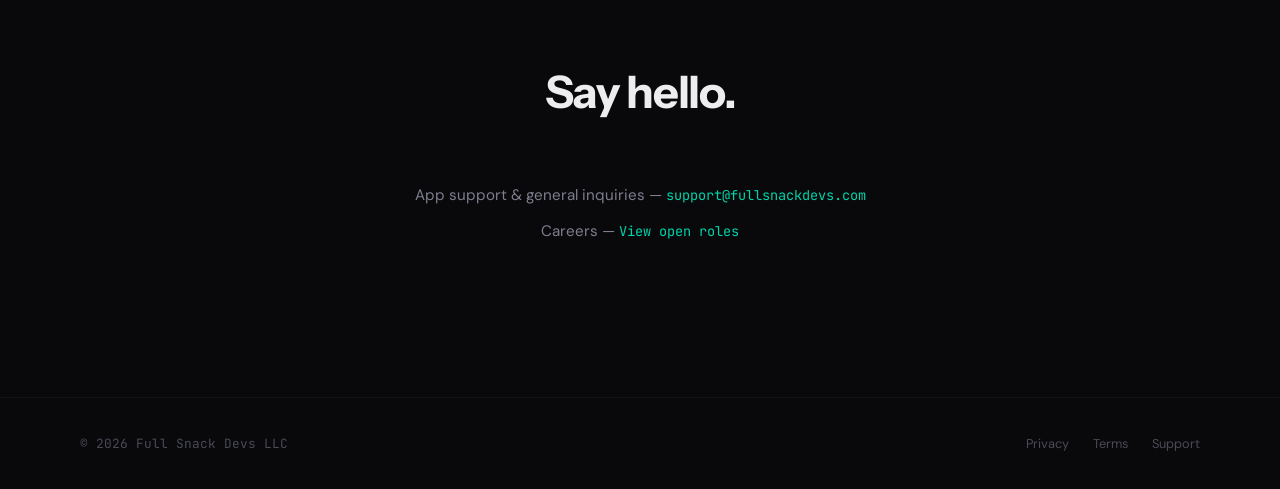
==== commit 2509b479: "enhance belt marquee with edge fade, add shimmer CTA, smooth section transitions, update team bios C" ====
--- a/index.html
+++ b/index.html
@@ -183,16 +183,16 @@
       <div class="team-card reveal reveal-delay-1">
         <img src="assets/torren.jpeg" alt="Torren Baker" class="team-avatar">
         <h3>Torren Baker</h3>
-        <div class="role">Senior Developer</div>
-        <p class="bio">ASU W.P. Carey alum. Capital markets and structured finance across Brookfield and Blackstone portfolio companies. Building software products since 2023 — iOS games, AI-powered SaaS, and prediction market infrastructure.</p>
+        <div class="role">Founding Engineer</div>
+        <p class="bio">Writes code that ships. iOS, AI, infrastructure — whatever the project needs, it gets built.</p>
         <a href="https://linkedin.com/in/torrenbaker" target="_blank" class="team-link">LinkedIn <span class="arrow">&rarr;</span></a>
       </div>
 
       <div class="team-card reveal reveal-delay-2">
         <img src="assets/bobby.jpeg" alt="Bobby Groves" class="team-avatar">
         <h3>Bobby Groves</h3>
-        <div class="role">Senior Architect</div>
-        <p class="bio">Harvard alum. Former Senior Associate at L.E.K. Consulting with a background in biotech research. Brings strategic and analytical rigor from management consulting to product architecture and system design.</p>
+        <div class="role">Founding Architect</div>
+        <p class="bio">Sees structure where there isn't any. Turns ideas into systems and systems into products.</p>
         <a href="https://www.linkedin.com/in/bobby-groves-2492771b0/" target="_blank" class="team-link">LinkedIn <span class="arrow">&rarr;</span></a>
       </div>
     </div>
--- a/style.css
+++ b/style.css
@@ -337,7 +337,11 @@
    Sections — Shared
    ========================================== */
 
-section { padding: 8rem 2rem; }
+section { padding: 9rem 2rem; }
+
+section + section {
+  border-top: 1px solid rgba(255, 255, 255, 0.05);
+}
 
 .container {
   max-width: var(--max-width);
@@ -380,10 +384,29 @@
 
 .belt-section {
   padding: 5rem 0;
-  border-top: 1px solid var(--border);
-  border-bottom: 1px solid var(--border);
-  background: var(--bg-surface);
   overflow: hidden;
+  position: relative;
+}
+
+.belt-section::before,
+.belt-section::after {
+  content: '';
+  position: absolute;
+  top: 0;
+  bottom: 0;
+  width: 80px;
+  pointer-events: none;
+  z-index: 2;
+}
+
+.belt-section::before {
+  left: 0;
+  background: linear-gradient(to right, var(--bg-base), transparent);
+}
+
+.belt-section::after {
+  right: 0;
+  background: linear-gradient(to left, var(--bg-base), transparent);
 }
 
 .belt-label {
@@ -401,13 +424,14 @@
   gap: 1.5rem;
   animation: belt-scroll 30s linear infinite;
   width: max-content;
+  will-change: transform;
 }
 
 .belt-track:hover { animation-play-state: paused; }
 
 @keyframes belt-scroll {
   0% { transform: translateX(0); }
-  100% { transform: translateX(-50%); }
+  100% { transform: translateX(calc(-50% - 0.75rem)); }
 }
 
 .belt-card {
@@ -589,9 +613,7 @@
    ========================================== */
 
 .about-section {
-  background: var(--bg-surface);
-  border-top: 1px solid var(--border);
-  border-bottom: 1px solid var(--border);
+  background: var(--bg-base);
 }
 
 .about-centered {
@@ -857,6 +879,31 @@
   cursor: pointer;
   transition: all var(--transition);
   margin-top: 0.5rem;
+  position: relative;
+  overflow: hidden;
+  isolation: isolate;
+}
+
+.btn-submit::before {
+  content: '';
+  position: absolute;
+  inset: 0;
+  background: linear-gradient(
+    110deg,
+    transparent 35%,
+    rgba(255, 255, 255, 0.22) 50%,
+    transparent 65%
+  );
+  transform: translateX(-100%);
+  animation: btn-shimmer 3.5s ease-in-out infinite;
+  pointer-events: none;
+  z-index: 1;
+}
+
+@keyframes btn-shimmer {
+  0%   { transform: translateX(-100%); }
+  40%  { transform: translateX(100%); }
+  100% { transform: translateX(100%); }
 }
 
 .btn-submit:hover {
@@ -869,8 +916,7 @@
    ========================================== */
 
 .contact-section {
-  background: var(--bg-surface);
-  border-top: 1px solid var(--border);
+  background: var(--bg-base);
 }
 
 .contact-centered {
@@ -1056,7 +1102,7 @@
   .hero { padding: 7rem 1.5rem 4rem; }
   .hero-bg-text-row { font-size: 20vw; }
 
-  section { padding: 5rem 1.5rem; }
+  section { padding: 6rem 1.5rem; }
 
   .apps-grid { grid-template-columns: 1fr; }
   .team-grid { grid-template-columns: 1fr; }
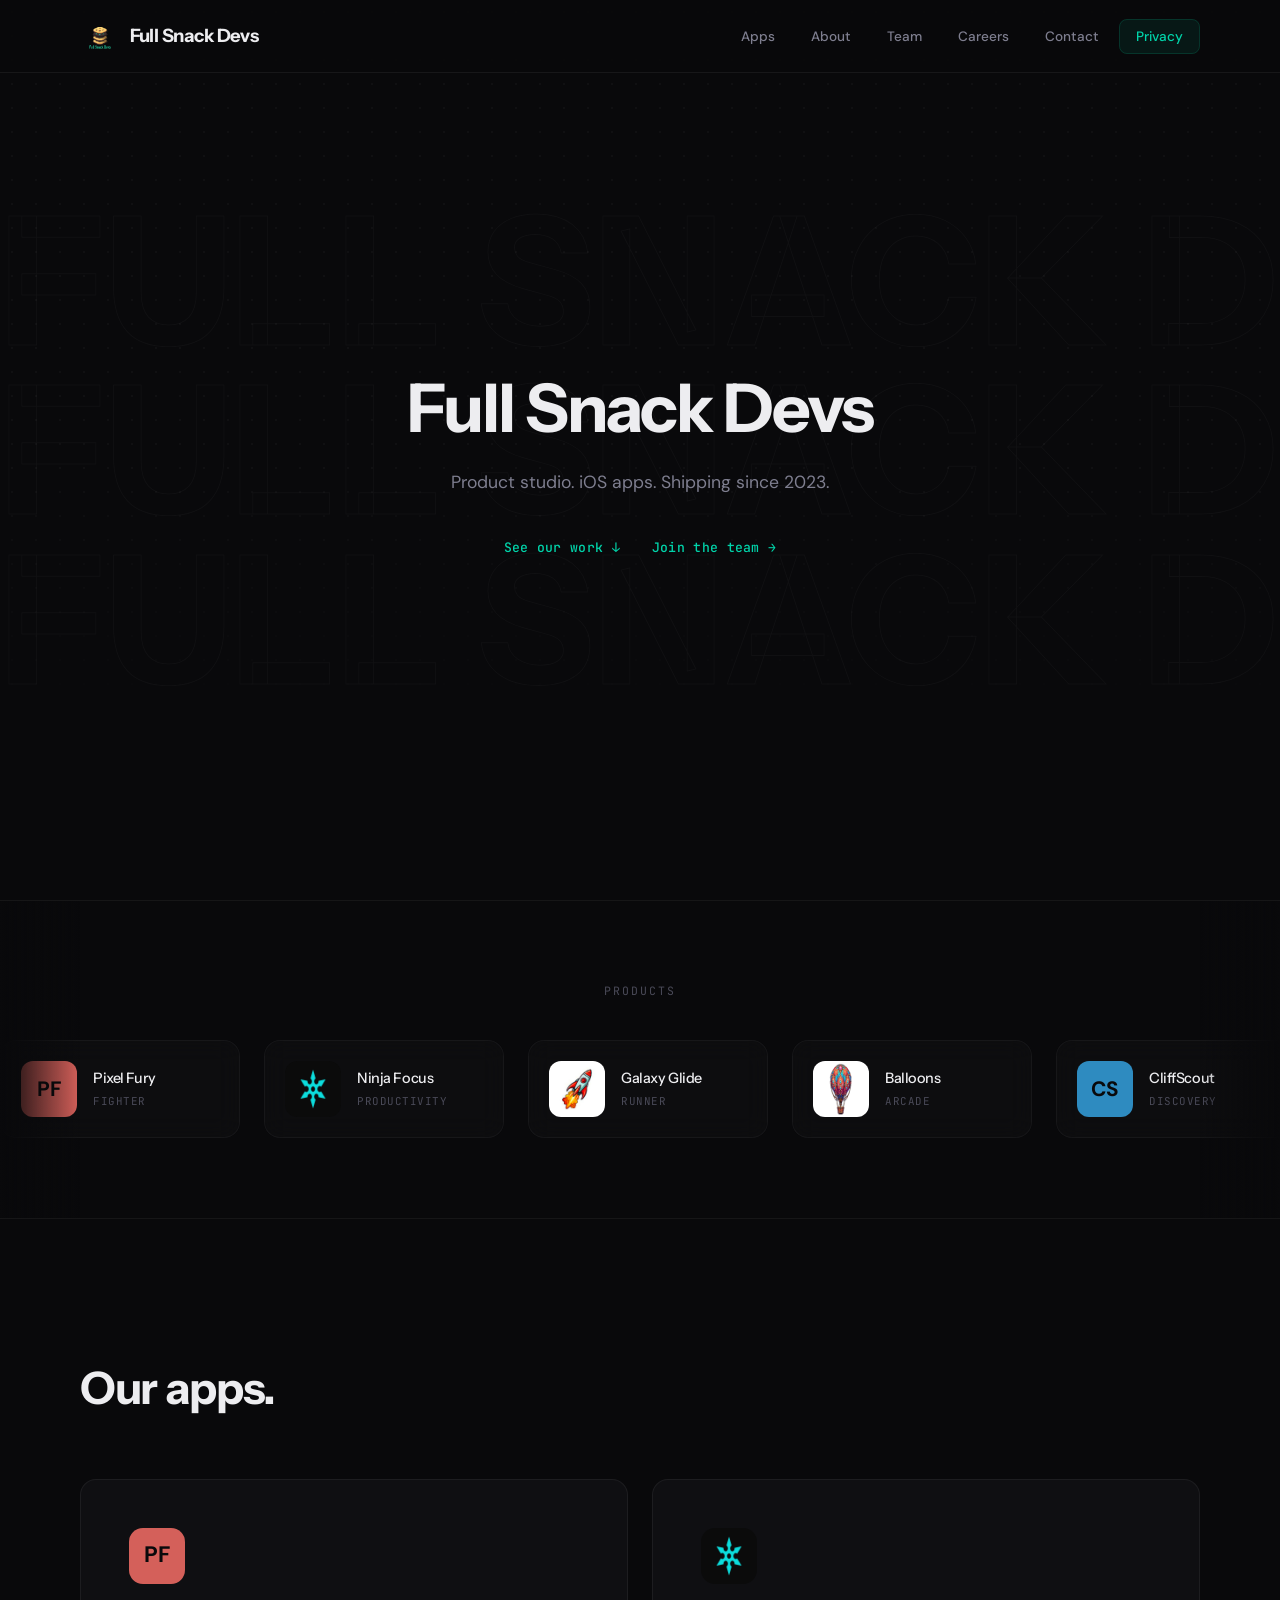
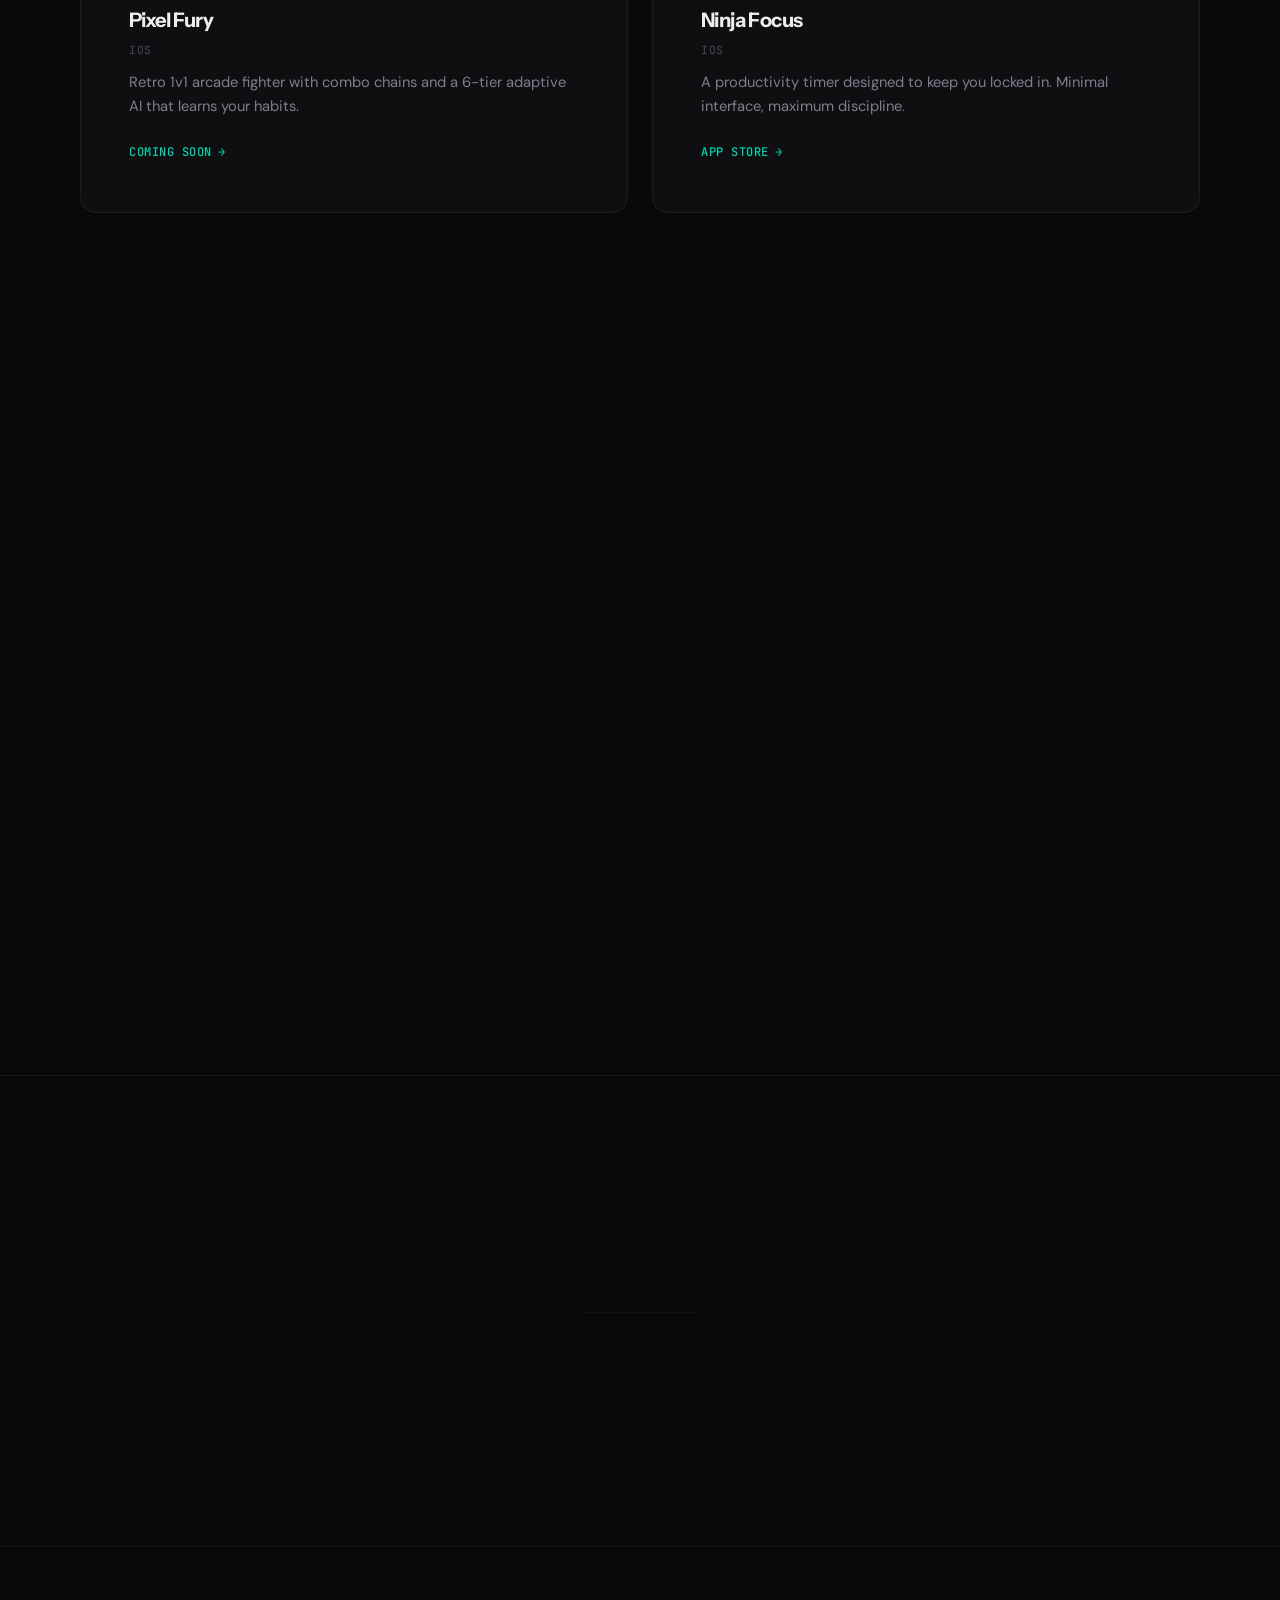
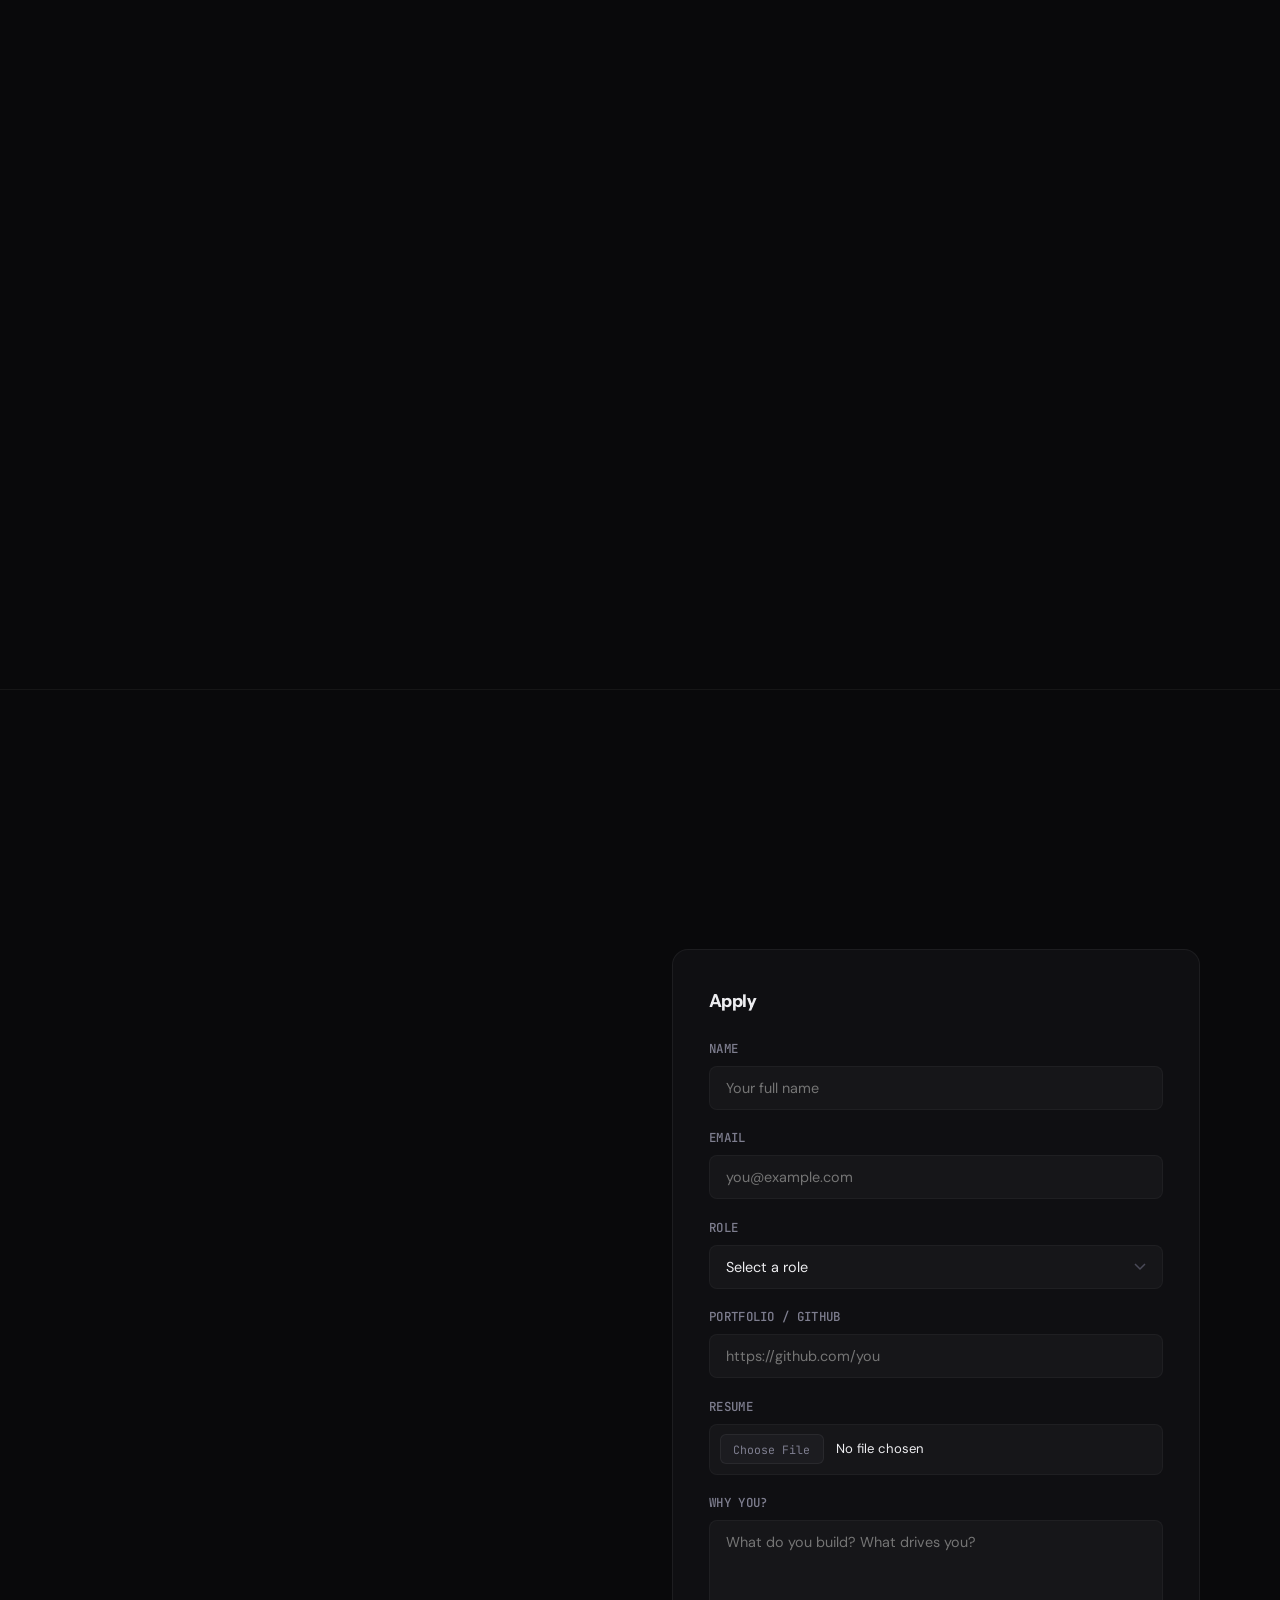
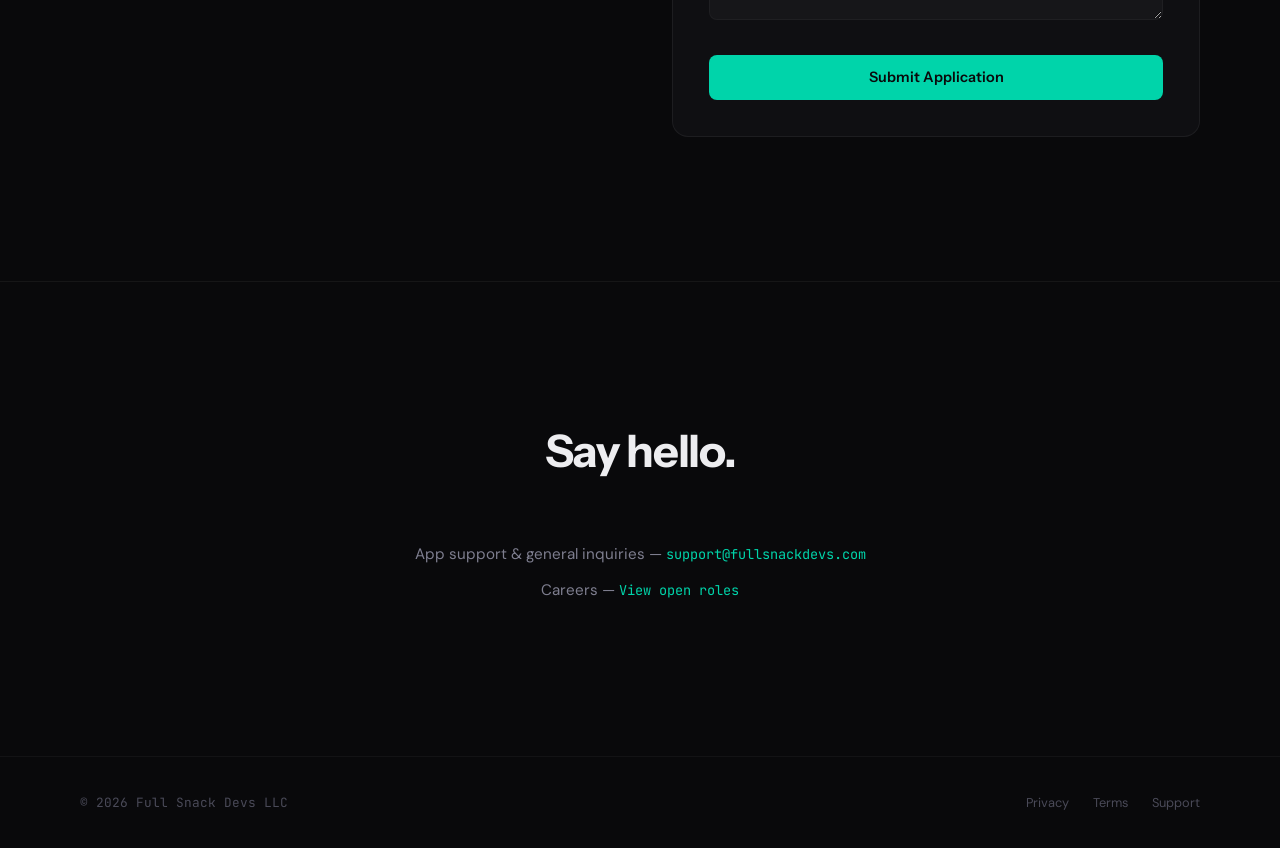
==== commit ec250276: "Add CliffScout to homepage + hub page" ====
--- a/index.html
+++ b/index.html
@@ -82,6 +82,13 @@
         <div class="meta">Arcade</div>
       </div>
     </div>
+    <div class="belt-card">
+      <div class="belt-icon cs">CS</div>
+      <div class="belt-info">
+        <h3>CliffScout</h3>
+        <div class="meta">Discovery</div>
+      </div>
+    </div>
     <!-- Set 2 (duplicate for seamless loop) -->
     <div class="belt-card">
       <div class="belt-icon pf">PF</div>
@@ -109,6 +116,13 @@
       <div class="belt-info">
         <h3>Balloons</h3>
         <div class="meta">Arcade</div>
+      </div>
+    </div>
+    <div class="belt-card">
+      <div class="belt-icon cs">CS</div>
+      <div class="belt-info">
+        <h3>CliffScout</h3>
+        <div class="meta">Discovery</div>
       </div>
     </div>
   </div>
@@ -152,6 +166,14 @@
         <div class="platform">iOS</div>
         <p>Tap-to-rise mechanics meet precision obstacle navigation through aerial courses.</p>
         <a href="https://apps.apple.com/us/app/balloons-skyward-quest/id6471134029" target="_blank" class="app-link">App Store <span class="arrow">&rarr;</span></a>
+      </div>
+
+      <div class="app-card c-cs reveal reveal-delay-1">
+        <div class="app-card-icon cs">CS</div>
+        <h3>CliffScout</h3>
+        <div class="platform">iOS</div>
+        <p>A community map for discovering cliff jumping and water spots. Coming soon to the App Store.</p>
+        <a href="/cliffscout/" class="app-link">Legal &amp; Support <span class="arrow">&rarr;</span></a>
       </div>
     </div>
   </div>
--- a/style.css
+++ b/style.css
@@ -476,6 +476,7 @@
 .belt-icon.nf { background: #00D4AA; }
 .belt-icon.gg { background: #00D4AA; }
 .belt-icon.bq { background: #8B6E52; }
+.belt-icon.cs { background: #2E8BC0; }
 
 .belt-info h3 {
   font-family: var(--font-display);
@@ -534,6 +535,7 @@
 .app-card.c-nf::before { background: #00D4AA; }
 .app-card.c-gg::before { background: #00D4AA; }
 .app-card.c-bq::before { background: #8B6E52; }
+.app-card.c-cs::before { background: #2E8BC0; }
 
 .app-card-icon {
   width: 56px;
@@ -557,6 +559,7 @@
 .app-card-icon.nf { background: #00D4AA; }
 .app-card-icon.gg { background: #00D4AA; }
 .app-card-icon.bq { background: #8B6E52; }
+.app-card-icon.cs { background: #2E8BC0; }
 
 .app-card h3 {
   font-family: var(--font-display);
@@ -1055,6 +1058,41 @@
   line-height: 1.65;
 }
 
+.legal-page h3 {
+  font-family: var(--font-display);
+  font-size: 1.02rem;
+  font-weight: 700;
+  letter-spacing: -0.02em;
+  margin: 1.75rem 0 0.6rem;
+  color: var(--text-primary);
+}
+
+.legal-page h4 {
+  font-family: var(--font-display);
+  font-size: 0.92rem;
+  font-weight: 700;
+  letter-spacing: -0.01em;
+  margin: 1.25rem 0 0.4rem;
+  color: var(--text-secondary);
+}
+
+.legal-page blockquote {
+  margin: 1rem 0 1.25rem;
+  padding: 0.25rem 0 0.25rem 1.25rem;
+  border-left: 2px solid var(--accent);
+}
+
+.legal-page blockquote p {
+  color: var(--text-secondary);
+  font-size: 0.94rem;
+  line-height: 1.75;
+  margin-bottom: 0.75rem;
+}
+
+.legal-page blockquote p:last-child {
+  margin-bottom: 0;
+}
+
 .legal-page a {
   color: var(--accent);
 }
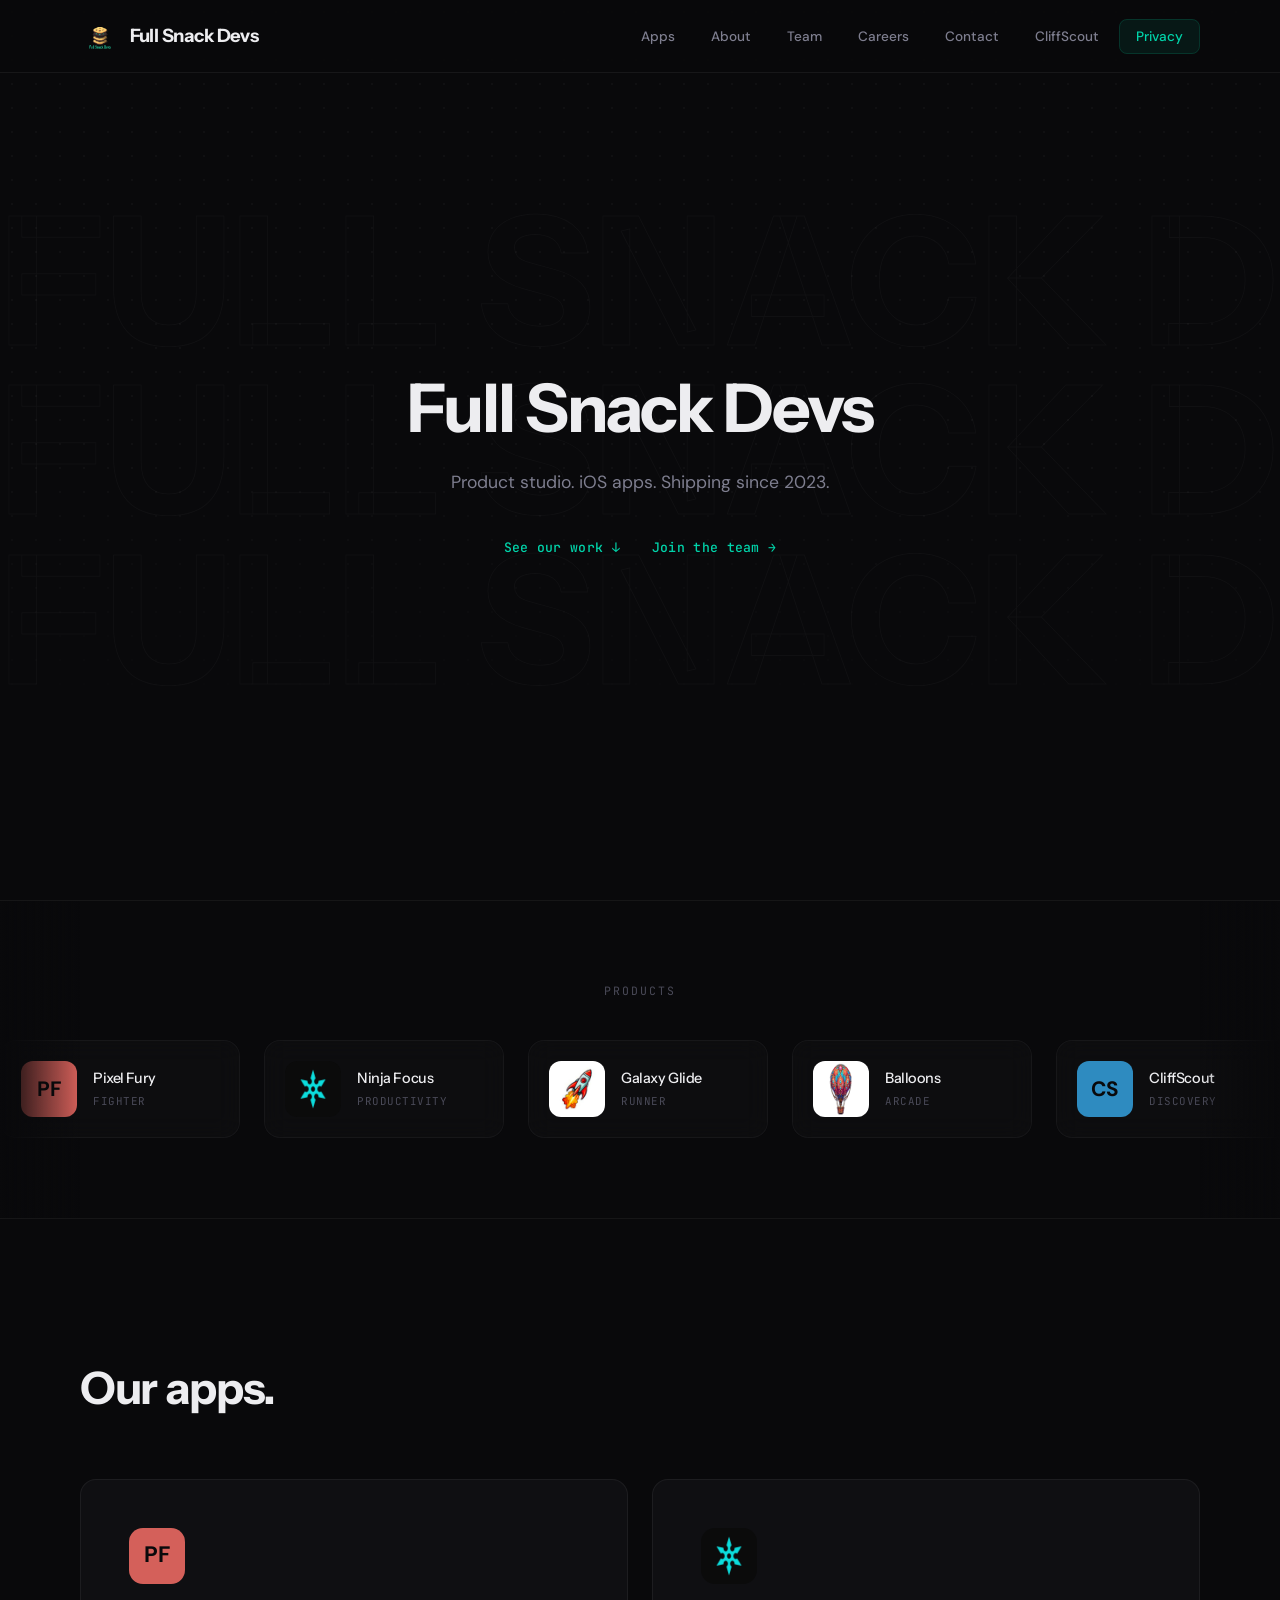
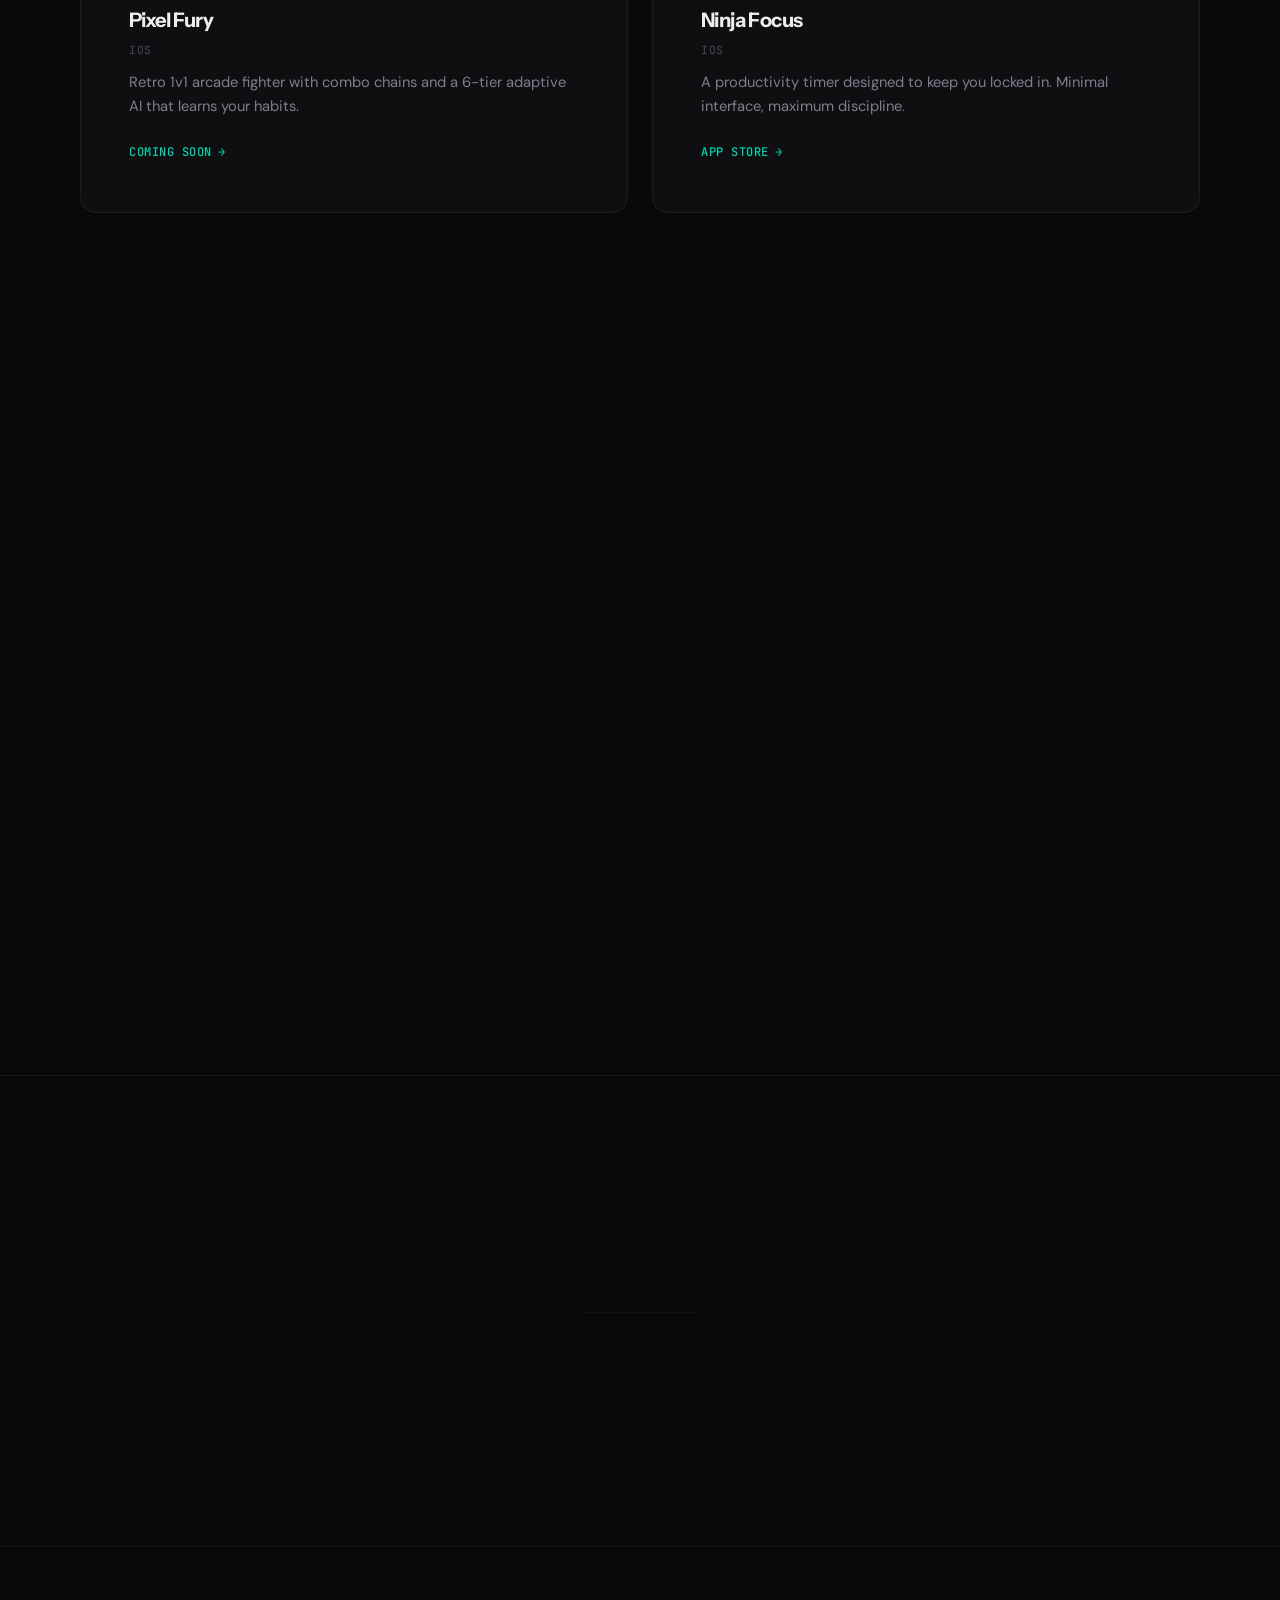
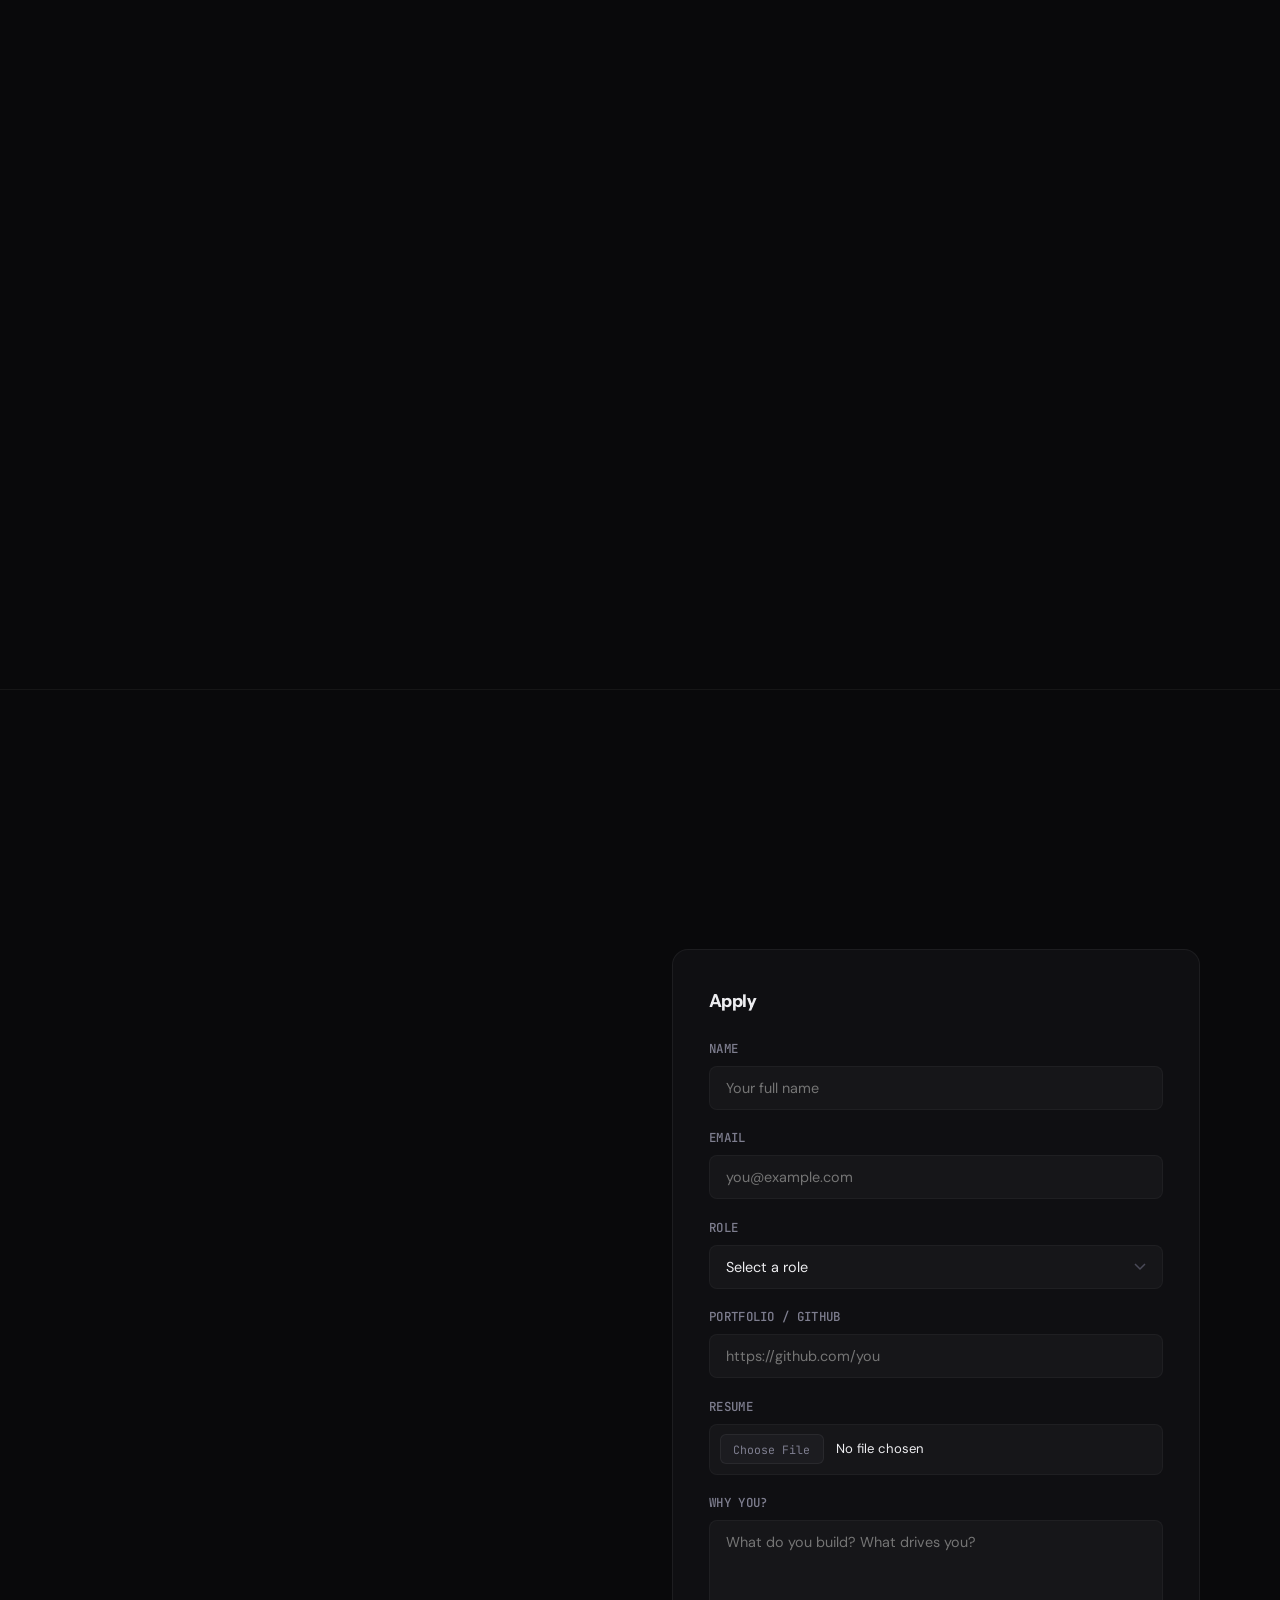
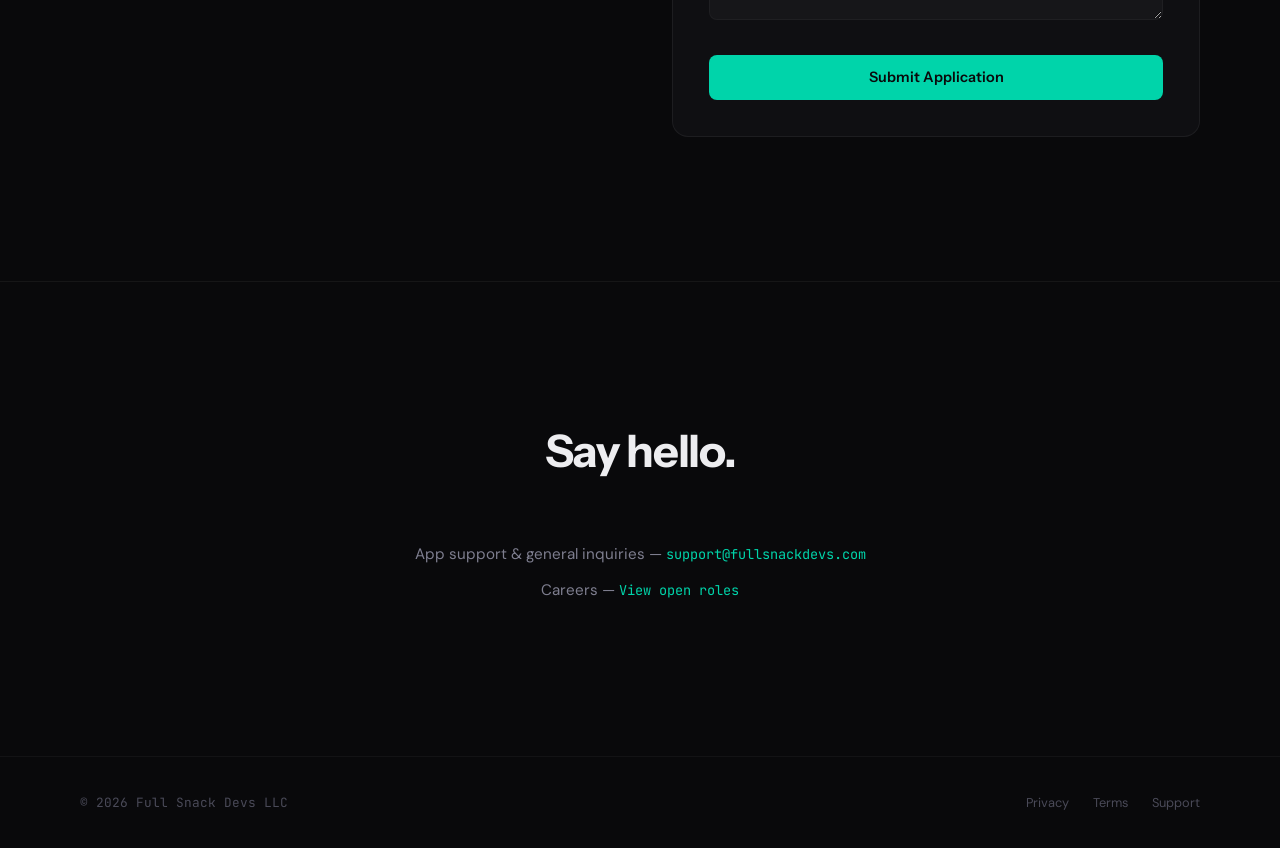
==== commit c65b2906: "Wire CliffScout into site nav + link from Privacy page" ====
--- a/index.html
+++ b/index.html
@@ -27,6 +27,7 @@
       <li><a href="#team">Team</a></li>
       <li><a href="#careers">Careers</a></li>
       <li><a href="#contact">Contact</a></li>
+      <li><a href="/cliffscout/">CliffScout</a></li>
       <li><a href="privacy.html" class="nav-cta">Privacy</a></li>
     </ul>
   </div>
